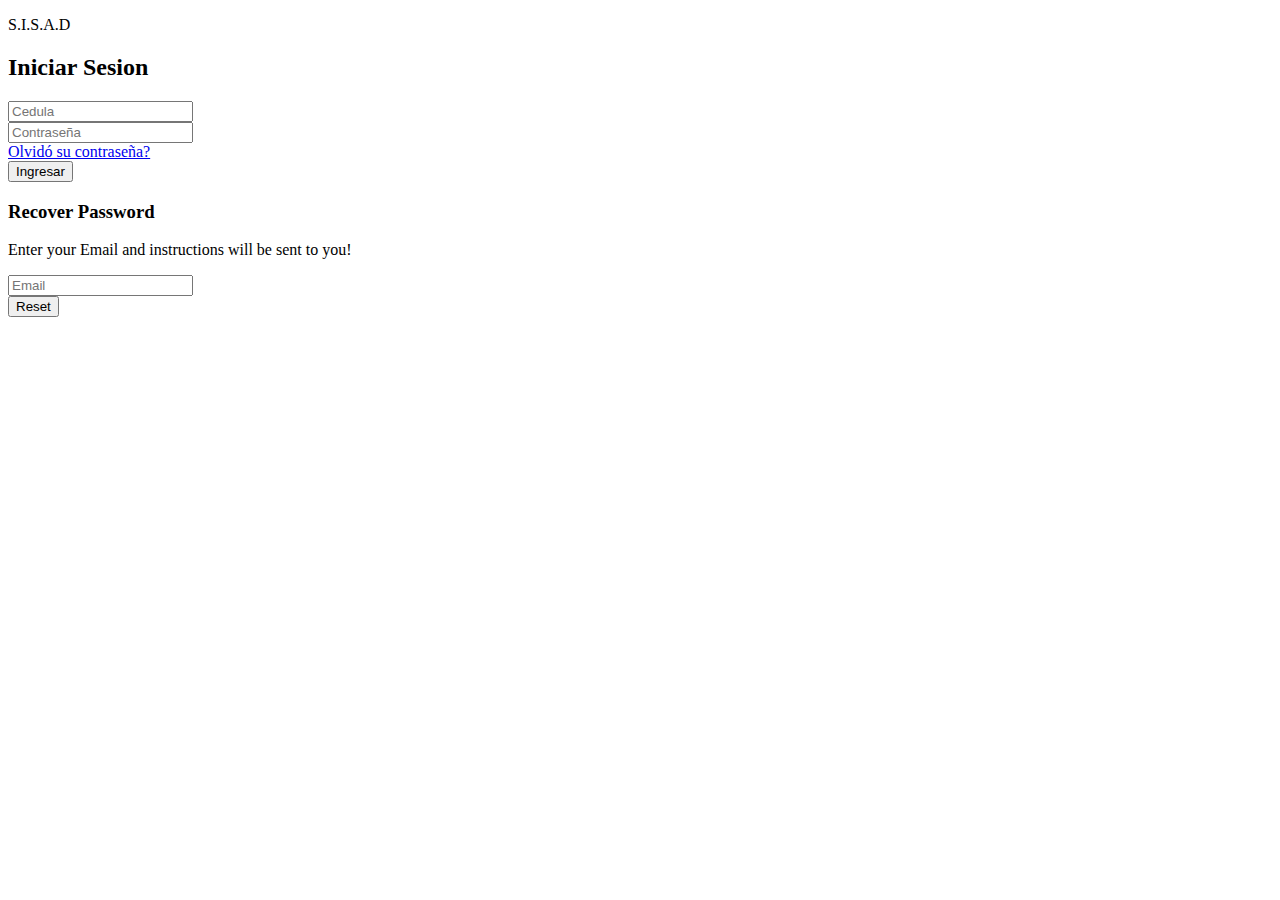
==== index.html @ 40b67209 "subiendo archivos manuales solo del sistema." ====
<!DOCTYPE html>
<html lang="en">

<head>
    <meta charset="utf-8">
    <meta http-equiv="X-UA-Compatible" content="IE=edge">
    <!-- Tell the browser to be responsive to screen width -->
    <meta name="viewport" content="width=device-width, initial-scale=1">
    <meta name="description" content="">
    <meta name="author" content="">
    <!-- Favicon icon -->
    <!-- <link rel="icon" type="image/png" sizes="16x16" href="../assets/images/favicon.png"> -->
    <title>S.I.S.A.D</title>
    <!-- Bootstrap Core CSS -->
    <link href="assets/css/bootstrap.min.css" rel="stylesheet">
    <!-- page css -->
    <link href="assets/css/login-register-lock.css" rel="stylesheet">
    <!-- Custom CSS -->
    <link href="assets/css/style.css" rel="stylesheet">
    
    <!-- You can change the theme colors from here -->
    <link href="assets/css/default-dark.css" id="theme" rel="stylesheet">
    <link href="assets/toastr.min.css" id="theme" rel="stylesheet">
    <!-- HTML5 Shim and Respond.js IE8 support of HTML5 elements and media queries -->
    <!-- WARNING: Respond.js doesn't work if you view the page via file:// -->
    <!--[if lt IE 9]>
    <script src="https://oss.maxcdn.com/libs/html5shiv/3.7.0/html5shiv.js"></script>
    <script src="https://oss.maxcdn.com/libs/respond.js/1.4.2/respond.min.js"></script>
<![endif]-->
<script src="assets/js/jquery.min.js"></script>
<script src="assets/toastr.min.js"></script>
<script>
    $(document).ready(function(){
        toastr.options = {
        "closeButton": true,
        "debug": false,
        "newestOnTop": false,
        "progressBar": true,
        "positionClass": "toast-bottom-center",
        "preventDuplicates": false,
        "onclick": null,
        "showDuration": "300",
        "hideDuration": "1000",
        "timeOut": "5000",
        "extendedTimeOut": "1000",
        "showEasing": "swing",
        "hideEasing": "linear",
        "showMethod": "fadeIn",
        "hideMethod": "fadeOut"
        }

        $('#sisad-login').submit(function(e){
            e.preventDefault();
            var dataString = $(this).serialize();
            $.ajax({
                type: "POST",
                url: 'inicio/C/login.php',
                data: dataString,
                dataType: "json",
                beforeSend: function () {
                    $('#sisad-login button[type="submit"]').append(' <i class="fa fa-spin fa-circle-o-notch"></i>');
                    $('button').attr('disabled',true);
                    $('input').attr('disabled',true);
                }
            }).done(function(data){
                if(data == 'exito'){
                    window.location="/sisad/inicio/";
                }else if(data == 'no_existe_usuario'){
                    Command: toastr["error"]("Usuario no se encuentra registrado en el sistema.");
                }else if(data == 'no_secretario'){
                    Command: toastr["error"]("Usuario no tiene persmisos de secretario.");
                }else if(data == 'no_asignado_a_nada'){
                    Command: toastr["error"]("Usuario no está asignado a ninguna zona o distrito.");
                }else if(data == 'no_se_encontro_liciencia'){
                    Command: toastr["error"]("Su distrito no posee licencia activa.");
                }else if(data == 'vencido'){
                    Command: toastr["error"]("Su distrito posee una licencia vencida.");
                }

                if(data != 'exito'){
                    $("#sisad-login")[0].reset();
                    $('#sisad-login button[type="submit"]').html('Ingresar');
                    $('button').removeAttr('disabled');
                    $('input').removeAttr('disabled');
                }
            }).fail(function( jqXHR, textStatus, errorThrown ) {
                if ( console && console.log ) {
                    console.log( "La solicitud a fallado: " +  textStatus);
                }
                Command: toastr["warning"]("Compruebe su conexión y vuelva a intentarlo luego.");
                $("#sisad-login")[0].reset();
                $('#sisad-login button[type="submit"]').html('Ingresar');
                $('button').removeAttr('disabled');
                $('input').removeAttr('disabled');
            }).always( function() {

            });
        });
    });
</script>
</head>

<body>
    <!-- ============================================================== -->
    <!-- Preloader - style you can find in spinners.css -->
    <!-- ============================================================== -->
    <div class="preloader">
        <div class="loader">
            <div class="loader__figure"></div>
            <p class="loader__label">S.I.S.A.D</p>
        </div>
    </div>
    <!-- ============================================================== -->
    <!-- Main wrapper - style you can find in pages.scss -->
    <!-- ============================================================== -->
    <section id="wrapper" class="login-register login-sidebar" style="background-image:url(assets/img/login-register.jpg);">
        <div class="login-box card">
            <div class="card-body">
                <h2 class="text-center">Iniciar Sesion</h2>
                <form class="form-horizontal form-material" id="sisad-login">
                    <div class="form-group m-t-40">
                        <div class="col-xs-12">
                            <input class="form-control" type="text" name="cedula" required="true" placeholder="Cedula">
                        </div>
                    </div>
                    <div class="form-group">
                        <div class="col-xs-12">
                            <input class="form-control" type="password" name="clave" required="true" placeholder="Contraseña">
                        </div>
                    </div>
                    <div class="form-group row">
                        <div class="col-md-12">
                            <div class="checkbox checkbox-primary pull-left p-t-0">
                                
                            </div>
                            <a href="javascript:void(0)" id="to-recover" class="text-dark pull-right"><i class="fa fa-lock m-r-5"></i> Olvidó su contraseña?</a> </div>
                    </div>
                    <div class="form-group text-center m-t-20">
                        <div class="col-xs-12">
                            <button class="btn btn-info btn-lg btn-block text-uppercase btn-rounded" type="submit">Ingresar</button>
                        </div>
                    </div>
                </form>

                

                <form class="form-horizontal" id="recoverform" action="index.html">
                    <div class="form-group ">
                        <div class="col-xs-12">
                            <h3>Recover Password</h3>
                            <p class="text-muted">Enter your Email and instructions will be sent to you! </p>
                        </div>
                    </div>
                    <div class="form-group ">
                        <div class="col-xs-12">
                            <input class="form-control" type="text" required="" placeholder="Email">
                        </div>
                    </div>
                    <div class="form-group text-center m-t-20">
                        <div class="col-xs-12">
                            <button class="btn btn-primary btn-lg btn-block text-uppercase waves-effect waves-light" type="submit">Reset</button>
                        </div>
                    </div>
                </form>
            </div>
        </div>
    </section>
    <!-- ============================================================== -->
    <!-- End Wrapper -->
    <!-- ============================================================== -->
    <!-- ============================================================== -->
    <!-- All Jquery -->
    <!-- ============================================================== -->
    
    <!-- Bootstrap tether Core JavaScript -->
    <script src="assets/js/popper.min.js"></script>
    <script src="assets/js/bootstrap.min.js"></script>
    <!--Custom JavaScript -->
    <script type="text/javascript">
        $(function() {
            $(".preloader").fadeOut();
        });
        $(function() {
            $('[data-toggle="tooltip"]').tooltip()
        });
        // ============================================================== 
        // Login and Recover Password 
        // ============================================================== 
        $('#to-recover').on("click", function() {
            $("#loginform").slideUp();
            $("#recoverform").fadeIn();
        });
    </script>
    
</body>

</html>
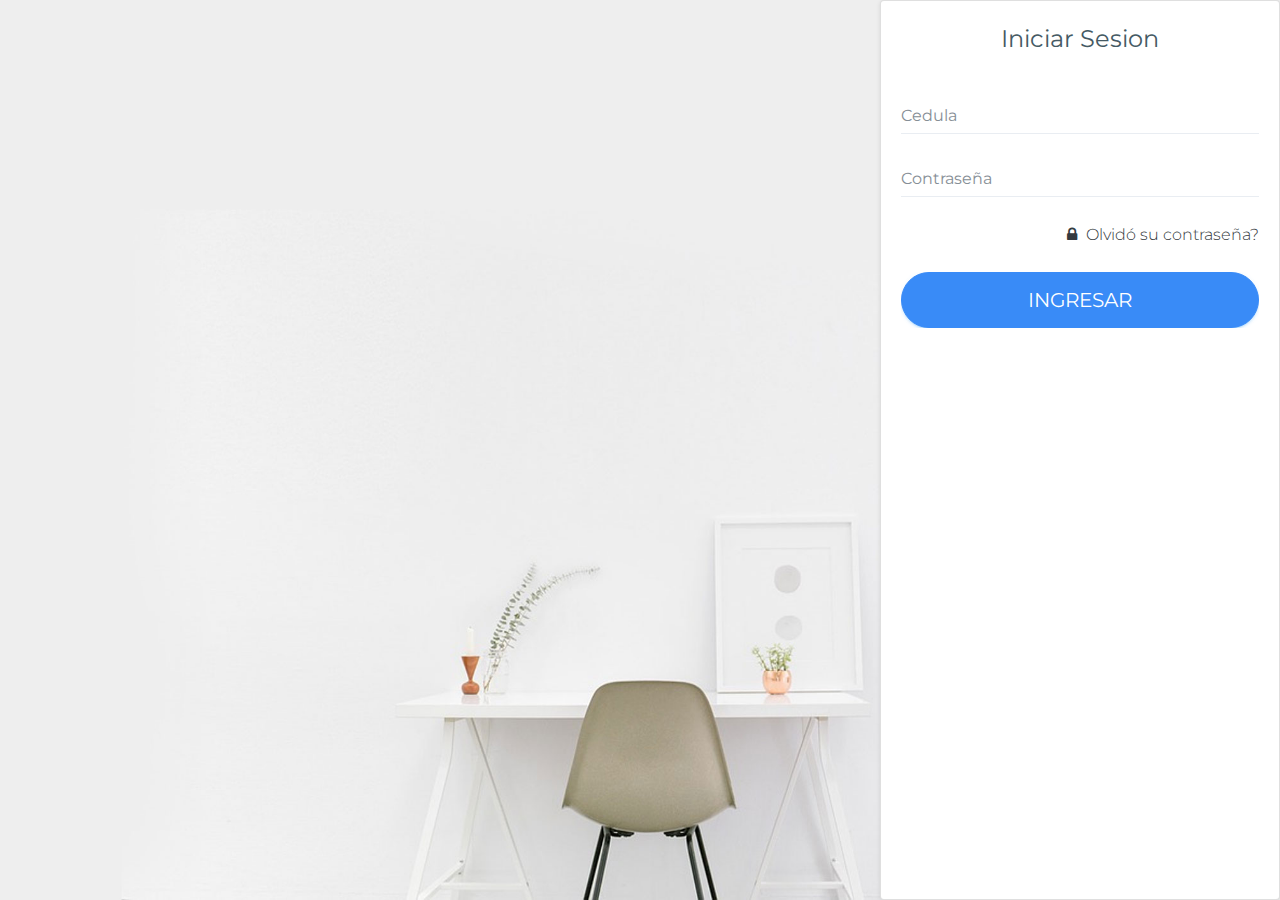
==== commit 25086a4f: "subido al hosting" ====
--- a/index.html
+++ b/index.html
@@ -9,7 +9,7 @@
     <meta name="description" content="">
     <meta name="author" content="">
     <!-- Favicon icon -->
-    <!-- <link rel="icon" type="image/png" sizes="16x16" href="../assets/images/favicon.png"> -->
+    <link rel="icon" type="image/png" sizes="16x16" href="assets/images/favicon.png">
     <title>S.I.S.A.D</title>
     <!-- Bootstrap Core CSS -->
     <link href="assets/css/bootstrap.min.css" rel="stylesheet">
--- a/assets/css/login-register-lock.css
+++ b/assets/css/login-register-lock.css
@@ -0,0 +1,50 @@
+/*
+Template Name: Admin pro Admin
+Author: Wrappixel
+Email: niravjoshi87@gmail.com
+File: scss
+*/
+/*
+Template Name: Admin Pro Admin
+Author: Wrappixel
+Email: niravjoshi87@gmail.com
+File: scss
+*/
+/*Theme Colors*/
+/*bootstrap Color*/
+/*Light colors*/
+/*Normal Color*/
+/*Extra Variable*/
+/*******************
+Login register and recover password Page
+******************/
+.login-register {
+  background-size: cover;
+  background-repeat: no-repeat;
+  background-position: center center;
+  height: 100%;
+  width: 100%;
+  padding: 10% 0;
+  position: fixed; }
+
+.login-box {
+  width: 400px;
+  margin: 0 auto; }
+  .login-box .footer {
+    width: 100%;
+    left: 0px;
+    right: 0px; }
+  .login-box .social {
+    display: block;
+    margin-bottom: 30px; }
+
+#recoverform {
+  display: none; }
+
+.login-sidebar {
+  padding: 0px;
+  margin-top: 0px; }
+  .login-sidebar .login-box {
+    right: 0px;
+    position: absolute;
+    height: 100%; }
--- a/assets/css/style.css
+++ b/assets/css/style.css
@@ -0,0 +1,5838 @@
+@import url("https://fonts.googleapis.com/css?family=Montserrat:300,400,500,600,700");
+/******************* 
+Global Styles 
+*******************/
+@import url(../scss/font-awesome/css/font-awesome.min.css);
+@import url(../scss/simple-line-icons.css);
+@import url(../scss/weather-icons.min.css);
+@import url(../scss/linea.css);
+@import url(../scss/themify-icons.css);
+@import url(../scss/flag-icon.min.css);
+@import url(../scss/materialdesignicons.min.css);
+@import url(spinners.css);
+@import url(animate.css);
+* {
+  outline: none; }
+
+body {
+  background: #fff;
+  font-family: "Montserrat", sans-serif;
+  margin: 0;
+  overflow-x: hidden;
+  color: #67757c;
+  font-weight: 300; }
+
+html {
+  position: relative;
+  min-height: 100%;
+  background: #ffffff;
+  -webkit-font-smoothing: antialiased;
+  -moz-osx-font-smoothing: grayscale; }
+
+a:hover,
+a:focus {
+  text-decoration: none; }
+
+a.link {
+  color: #455a64; }
+  a.link:hover, a.link:focus {
+    color: #398bf7; }
+
+.img-responsive {
+  width: 100%;
+  height: auto;
+  display: inline-block; }
+
+.img-rounded {
+  border-radius: 4px; }
+
+html body .mdi:before,
+html body .mdi-set {
+  line-height: initial; }
+
+/*******************
+Headings
+*******************/
+h1,
+h2,
+h3,
+h4,
+h5,
+h6 {
+  color: #455a64;
+  font-family: "Montserrat", sans-serif;
+  font-weight: 400; }
+
+h1 {
+  line-height: 40px;
+  font-size: 36px; }
+
+h2 {
+  line-height: 36px;
+  font-size: 24px; }
+
+h3 {
+  line-height: 30px;
+  font-size: 21px; }
+
+h4 {
+  line-height: 22px;
+  font-size: 18px; }
+
+h5 {
+  line-height: 18px;
+  font-size: 16px;
+  font-weight: 400; }
+
+h6 {
+  line-height: 16px;
+  font-size: 14px;
+  font-weight: 400; }
+
+.display-5 {
+  font-size: 3rem; }
+
+.display-6 {
+  font-size: 36px; }
+
+.box {
+  border-radius: 4px;
+  padding: 10px; }
+
+html body .dl {
+  display: inline-block; }
+
+html body .db {
+  display: block; }
+
+.no-wrap td,
+.no-wrap th {
+  white-space: nowrap; }
+
+/*******************
+Blockquote
+*******************/
+html body blockquote {
+  border-left: 5px solid #398bf7;
+  border: 1px solid rgba(120, 130, 140, 0.13);
+  padding: 15px; }
+
+.clear {
+  clear: both; }
+
+ol li {
+  margin: 5px 0; }
+
+/*******************
+Paddings
+*******************/
+html body .p-0 {
+  padding: 0px; }
+
+html body .p-10 {
+  padding: 10px; }
+
+html body .p-20 {
+  padding: 20px; }
+
+html body .p-30 {
+  padding: 30px; }
+
+html body .p-l-0 {
+  padding-left: 0px; }
+
+html body .p-l-10 {
+  padding-left: 10px; }
+
+html body .p-l-20 {
+  padding-left: 20px; }
+
+html body .p-r-0 {
+  padding-right: 0px; }
+
+html body .p-r-10 {
+  padding-right: 10px; }
+
+html body .p-r-20 {
+  padding-right: 20px; }
+
+html body .p-r-30 {
+  padding-right: 30px; }
+
+html body .p-r-40 {
+  padding-right: 40px; }
+
+html body .p-t-0 {
+  padding-top: 0px; }
+
+html body .p-t-10 {
+  padding-top: 10px; }
+
+html body .p-t-20 {
+  padding-top: 20px; }
+
+html body .p-t-30 {
+  padding-top: 30px; }
+
+html body .p-b-0 {
+  padding-bottom: 0px; }
+
+html body .p-b-5 {
+  padding-bottom: 5px; }
+
+html body .p-b-10 {
+  padding-bottom: 10px; }
+
+html body .p-b-20 {
+  padding-bottom: 20px; }
+
+html body .p-b-30 {
+  padding-bottom: 30px; }
+
+html body .p-b-40 {
+  padding-bottom: 40px; }
+
+/*******************
+Margin
+*******************/
+html body .m-0 {
+  margin: 0px; }
+
+html body .m-l-5 {
+  margin-left: 5px; }
+
+html body .m-l-10 {
+  margin-left: 10px; }
+
+html body .m-l-15 {
+  margin-left: 15px; }
+
+html body .m-l-20 {
+  margin-left: 20px; }
+
+html body .m-l-30 {
+  margin-left: 30px; }
+
+html body .m-l-40 {
+  margin-left: 40px; }
+
+html body .m-r-5 {
+  margin-right: 5px; }
+
+html body .m-r-10 {
+  margin-right: 10px; }
+
+html body .m-r-15 {
+  margin-right: 15px; }
+
+html body .m-r-20 {
+  margin-right: 20px; }
+
+html body .m-r-30 {
+  margin-right: 30px; }
+
+html body .m-r-40 {
+  margin-right: 40px; }
+
+html body .m-t-0 {
+  margin-top: 0px; }
+
+html body .m-t-5 {
+  margin-top: 5px; }
+
+html body .m-t-10 {
+  margin-top: 10px; }
+
+html body .m-t-15 {
+  margin-top: 15px; }
+
+html body .m-t-20 {
+  margin-top: 20px; }
+
+html body .m-t-30 {
+  margin-top: 30px; }
+
+html body .m-t-40 {
+  margin-top: 40px; }
+
+html body .m-b-0 {
+  margin-bottom: 0px; }
+
+html body .m-b-5 {
+  margin-bottom: 5px; }
+
+html body .m-b-10 {
+  margin-bottom: 10px; }
+
+html body .m-b-15 {
+  margin-bottom: 15px; }
+
+html body .m-b-20 {
+  margin-bottom: 20px; }
+
+html body .m-b-30 {
+  margin-bottom: 30px; }
+
+html body .m-b-40 {
+  margin-bottom: 40px; }
+
+/*******************
+vertical alignment
+*******************/
+html body .vt {
+  vertical-align: top; }
+
+html body .vm {
+  vertical-align: middle; }
+
+html body .vb {
+  vertical-align: bottom; }
+
+/*******************
+Opacity
+*******************/
+.op-5 {
+  opacity: 0.5; }
+
+.op-3 {
+  opacity: 0.3; }
+
+/*******************
+font weight
+*******************/
+html body .font-bold {
+  font-weight: 700; }
+
+html body .font-normal {
+  font-weight: normal; }
+
+html body .font-light {
+  font-weight: 300; }
+
+html body .font-medium {
+  font-weight: 500; }
+
+html body .font-16 {
+  font-size: 16px; }
+
+html body .font-14 {
+  font-size: 14px; }
+
+html body .font-10 {
+  font-size: 10px; }
+
+html body .font-18 {
+  font-size: 18px; }
+
+html body .font-20 {
+  font-size: 20px; }
+
+/*******************
+Border
+*******************/
+html body .b-0 {
+  border: none !important; }
+
+html body .b-r {
+  border-right: 1px solid rgba(120, 130, 140, 0.13); }
+
+html body .b-l {
+  border-left: 1px solid rgba(120, 130, 140, 0.13); }
+
+html body .b-b {
+  border-bottom: 1px solid rgba(120, 130, 140, 0.13); }
+
+html body .b-t {
+  border-top: 1px solid rgba(120, 130, 140, 0.13); }
+
+html body .b-all {
+  border: 1px solid rgba(120, 130, 140, 0.13) !important; }
+
+/*******************
+Thumb size
+*******************/
+.thumb-sm {
+  height: 32px;
+  width: 32px; }
+
+.thumb-md {
+  height: 48px;
+  width: 48px; }
+
+.thumb-lg {
+  height: 88px;
+  width: 88px; }
+
+.hide {
+  display: none; }
+
+.img-circle {
+  border-radius: 100%; }
+
+.radius {
+  border-radius: 4px; }
+
+/*******************
+Text Colors
+*******************/
+.text-white {
+  color: #ffffff !important; }
+
+.text-danger {
+  color: #ef5350 !important; }
+
+.text-muted {
+  color: #99abb4 !important; }
+
+.text-warning {
+  color: #ffb22b !important; }
+
+.text-success {
+  color: #06d79c !important; }
+
+.text-info {
+  color: #398bf7 !important; }
+
+.text-inverse {
+  color: #2f3d4a !important; }
+
+html body .text-blue {
+  color: #02bec9; }
+
+html body .text-purple {
+  color: #7460ee; }
+
+html body .text-primary {
+  color: #745af2 !important; }
+
+html body .text-megna {
+  color: #56c0d8; }
+
+html body .text-dark {
+  color: #67757c; }
+
+html body .text-themecolor {
+  color: #398bf7; }
+
+/*******************
+Background Colors
+*******************/
+.bg-primary {
+  background-color: #745af2 !important; }
+
+.bg-success {
+  background-color: #06d79c !important; }
+
+.bg-info {
+  background-color: #398bf7 !important; }
+
+.bg-warning {
+  background-color: #ffb22b !important; }
+
+.bg-danger {
+  background-color: #ef5350 !important; }
+
+html body .bg-megna {
+  background-color: #56c0d8; }
+
+html body .bg-theme {
+  background-color: #398bf7; }
+
+html body .bg-inverse {
+  background-color: #2f3d4a; }
+
+html body .bg-purple {
+  background-color: #7460ee; }
+
+html body .bg-light-part {
+  background-color: rgba(0, 0, 0, 0.02); }
+
+html body .bg-light-primary {
+  background-color: #f1effd; }
+
+html body .bg-light-success {
+  background-color: #e8fdeb; }
+
+html body .bg-light-info {
+  background-color: #cfecfe; }
+
+html body .bg-light-extra {
+  background-color: #ebf3f5; }
+
+html body .bg-light-warning {
+  background-color: #fff8ec; }
+
+html body .bg-light-danger {
+  background-color: #f9e7eb; }
+
+html body .bg-light-inverse {
+  background-color: #f6f6f6; }
+
+html body .bg-light {
+  background-color: #e9edf2; }
+
+html body .bg-white {
+  background-color: #ffffff; }
+
+/*******************
+Rounds
+*******************/
+.round {
+  line-height: 48px;
+  color: #ffffff;
+  width: 50px;
+  height: 50px;
+  display: inline-block;
+  font-weight: 400;
+  text-align: center;
+  border-radius: 100%;
+  background: #398bf7; }
+  .round img {
+    border-radius: 100%; }
+
+.round-lg {
+  line-height: 65px;
+  width: 60px;
+  height: 60px;
+  font-size: 30px; }
+
+.round.round-info {
+  background: #398bf7; }
+
+.round.round-warning {
+  background: #ffb22b; }
+
+.round.round-danger {
+  background: #ef5350; }
+
+.round.round-success {
+  background: #06d79c; }
+
+.round.round-primary {
+  background: #745af2; }
+
+/*******************
+Labels
+*******************/
+.label {
+  padding: 3px 10px;
+  line-height: 13px;
+  color: #ffffff;
+  font-weight: 400;
+  border-radius: 4px;
+  font-size: 75%; }
+
+.label-rounded {
+  border-radius: 60px; }
+
+.label-custom {
+  background-color: #56c0d8; }
+
+.label-success {
+  background-color: #06d79c; }
+
+.label-info {
+  background-color: #398bf7; }
+
+.label-warning {
+  background-color: #ffb22b; }
+
+.label-danger {
+  background-color: #ef5350; }
+
+.label-megna {
+  background-color: #56c0d8; }
+
+.label-primary {
+  background-color: #745af2; }
+
+.label-purple {
+  background-color: #7460ee; }
+
+.label-red {
+  background-color: #fb3a3a; }
+
+.label-inverse {
+  background-color: #2f3d4a; }
+
+.label-default {
+  background-color: #e9edf2; }
+
+.label-white {
+  background-color: #ffffff; }
+
+.label-light-success {
+  background-color: #e8fdeb;
+  color: #06d79c; }
+
+.label-light-info {
+  background-color: #cfecfe;
+  color: #398bf7; }
+
+.label-light-warning {
+  background-color: #fff8ec;
+  color: #ffb22b; }
+
+.label-light-danger {
+  background-color: #f9e7eb;
+  color: #ef5350; }
+
+.label-light-megna {
+  background-color: #e0f2f4;
+  color: #56c0d8; }
+
+.label-light-primary {
+  background-color: #f1effd;
+  color: #745af2; }
+
+.label-light-inverse {
+  background-color: #f6f6f6;
+  color: #2f3d4a; }
+
+/*******************
+ Badge
+******************/
+.badge {
+  font-weight: 400; }
+
+.badge-xs {
+  font-size: 9px; }
+
+.badge-xs,
+.badge-sm {
+  -webkit-transform: translate(0, -2px);
+  -ms-transform: translate(0, -2px);
+  -o-transform: translate(0, -2px);
+  transform: translate(0, -2px); }
+
+.badge-success {
+  background-color: #06d79c; }
+
+.badge-info {
+  background-color: #398bf7; }
+
+.badge-primary {
+  background-color: #745af2; }
+
+.badge-warning {
+  background-color: #ffb22b;
+  color: #ffffff; }
+
+.badge-danger {
+  background-color: #ef5350; }
+
+.badge-purple {
+  background-color: #7460ee; }
+
+.badge-red {
+  background-color: #fb3a3a; }
+
+.badge-inverse {
+  background-color: #2f3d4a; }
+
+/*******************
+List-style-none
+******************/
+ul.list-style-none {
+  margin: 0px;
+  padding: 0px; }
+  ul.list-style-none li {
+    list-style: none; }
+    ul.list-style-none li a {
+      color: #67757c;
+      padding: 8px 0px;
+      display: block;
+      text-decoration: none; }
+      ul.list-style-none li a:hover {
+        color: #398bf7; }
+
+/*******************
+dropdown-item
+******************/
+.dropdown-item {
+  padding: 8px 1rem;
+  color: #67757c; }
+
+/*******************
+Layouts
+******************/
+.card-no-border .card {
+  border: 0px;
+  border-radius: 0px;
+  -webkit-box-shadow: none;
+  box-shadow: none; }
+
+.card-no-border .shadow-none {
+  -webkit-box-shadow: none;
+  box-shadow: none; }
+
+.card-outline-danger,
+.card-outline-info,
+.card-outline-warning,
+.card-outline-success,
+.card-outline-primary {
+  background: #ffffff; }
+
+.card-fullscreen {
+  position: fixed;
+  top: 0px;
+  left: 0px;
+  width: 100%;
+  height: 100%;
+  z-index: 9999;
+  overflow: auto; }
+
+/*******************/
+/*single column*/
+/*******************/
+.single-column .left-sidebar {
+  display: none; }
+
+.single-column .page-wrapper {
+  margin-left: 0px; }
+
+.fix-width {
+  width: 100%;
+  max-width: 1170px;
+  margin: 0 auto; }
+
+/*
+Template Name: Admin Pro Admin
+Author: Wrappixel
+Email: niravjoshi87@gmail.com
+File: scss
+*/
+/*******************
+Main sidebar
+******************/
+.left-sidebar {
+  position: absolute;
+  width: 240px;
+  height: 100%;
+  top: 0px;
+  z-index: 20;
+  padding-top: 70px;
+  background: #fff;
+  -webkit-box-shadow: 1px 0px 20px rgba(0, 0, 0, 0.08);
+  box-shadow: 1px 0px 20px rgba(0, 0, 0, 0.08); }
+
+.fix-sidebar .left-sidebar {
+  position: fixed; }
+
+/*******************
+use profile section
+******************/
+.sidebar-nav .user-profile > a img {
+  width: 30px;
+  border-radius: 100%;
+  margin-right: 10px; }
+
+.sidebar-nav .user-profile > ul {
+  padding-left: 40px; }
+
+/*******************
+sidebar navigation
+******************/
+.scroll-sidebar {
+  height: calc(100% - 70px); }
+  .scroll-sidebar.ps .ps__scrollbar-y-rail {
+    left: 2px;
+    right: auto;
+    background: none;
+    width: 6px;
+    /* If using `left`, there shouldn't be a `right`. */ }
+
+.collapse.in {
+  display: block; }
+
+.sidebar-nav {
+  background: #fff;
+  padding: 15px 0 0 0px; }
+  .sidebar-nav ul {
+    margin: 0px;
+    padding: 0px; }
+    .sidebar-nav ul li {
+      list-style: none; }
+      .sidebar-nav ul li a {
+        color: #687384;
+        padding: 8px 35px 8px 15px;
+        display: block;
+        font-size: 14px;
+        font-weight: 400; }
+        .sidebar-nav ul li a.active, .sidebar-nav ul li a:hover {
+          color: #398bf7; }
+          .sidebar-nav ul li a.active i, .sidebar-nav ul li a:hover i {
+            color: #398bf7; }
+        .sidebar-nav ul li a.active {
+          font-weight: 500;
+          color: #263238; }
+      .sidebar-nav ul li ul {
+        padding-left: 28px; }
+        .sidebar-nav ul li ul li a {
+          padding: 7px 35px 7px 15px; }
+        .sidebar-nav ul li ul ul {
+          padding-left: 15px; }
+      .sidebar-nav ul li.nav-small-cap {
+        font-size: 12px;
+        margin-bottom: 0px;
+        padding: 14px 14px 14px 20px;
+        color: #263238;
+        font-weight: 500; }
+      .sidebar-nav ul li.nav-devider {
+        height: 1px;
+        background: rgba(120, 130, 140, 0.13);
+        display: block;
+        margin: 15px 0; }
+  .sidebar-nav > ul > li > a i {
+    width: 31px;
+    font-size: 24px;
+    display: inline-block;
+    vertical-align: middle;
+    color: #555f6d; }
+  .sidebar-nav > ul > li > a .label {
+    float: right;
+    margin-top: 6px; }
+  .sidebar-nav > ul > li > a.active {
+    font-weight: 400;
+    background: #ffffff;
+    color: #26c6da; }
+  .sidebar-nav > ul > li {
+    margin-bottom: 5px; }
+    .sidebar-nav > ul > li.active > a {
+      color: #398bf7;
+      font-weight: 500; }
+      .sidebar-nav > ul > li.active > a i {
+        color: #398bf7; }
+  .sidebar-nav .waves-effect {
+    transition: none;
+    -webkit-transition: none;
+    -o-transition: none; }
+
+.sidebar-nav .has-arrow {
+  position: relative; }
+  .sidebar-nav .has-arrow::after {
+    position: absolute;
+    content: '';
+    width: 7px;
+    height: 7px;
+    border-width: 1px 0 0 1px;
+    border-style: solid;
+    border-color: #687384;
+    right: 1em;
+    -webkit-transform: rotate(135deg) translate(0, -50%);
+    -ms-transform: rotate(135deg) translate(0, -50%);
+    -o-transform: rotate(135deg) translate(0, -50%);
+    transform: rotate(135deg) translate(0, -50%);
+    -webkit-transform-origin: top;
+    -ms-transform-origin: top;
+    -o-transform-origin: top;
+    transform-origin: top;
+    top: 47%;
+    -webkit-transition: all .3s ease-out;
+    -o-transition: all .3s ease-out;
+    transition: all .3s ease-out; }
+
+.sidebar-nav .active > .has-arrow::after,
+.sidebar-nav li > .has-arrow.active::after,
+.sidebar-nav .has-arrow[aria-expanded="true"]::after {
+  -webkit-transform: rotate(-135deg) translate(0, -50%);
+  -ms-transform: rotate(-135deg) translate(0, -50%);
+  -o-transform: rotate(-135deg) translate(0, -50%);
+  top: 45%;
+  width: 7px;
+  transform: rotate(-135deg) translate(0, -50%); }
+
+/****************
+When click on sidebar toggler and also for tablet
+*****************/
+@media (min-width: 768px) {
+  .mini-sidebar .sidebar-nav #sidebarnav li {
+    position: relative; }
+  .mini-sidebar .sidebar-nav #sidebarnav > li > ul {
+    position: absolute;
+    left: 70px;
+    top: 46px;
+    width: 220px;
+    padding-bottom: 10px;
+    z-index: 1001;
+    background: #edf0f5;
+    display: none;
+    padding-left: 1px; }
+  .mini-sidebar .user-profile .profile-img {
+    width: 45px; }
+    .mini-sidebar .user-profile .profile-img .setpos {
+      top: -35px; }
+  .mini-sidebar.fix-sidebar .left-sidebar {
+    position: fixed; }
+  .mini-sidebar .sidebar-nav #sidebarnav > li:hover > ul {
+    height: auto !important;
+    overflow: auto; }
+  .mini-sidebar .sidebar-nav #sidebarnav > li:hover > ul,
+  .mini-sidebar .sidebar-nav #sidebarnav > li:hover > ul.collapse {
+    display: block; }
+  .mini-sidebar .sidebar-nav #sidebarnav > li > a.has-arrow:after {
+    display: none; }
+  .mini-sidebar .left-sidebar {
+    width: 70px; }
+  .mini-sidebar .sidebar-nav #sidebarnav .user-profile > a {
+    padding: 12px 20px; }
+  .mini-sidebar .scroll-sidebar {
+    padding-bottom: 0px;
+    position: absolute; }
+  .mini-sidebar .hide-menu,
+  .mini-sidebar .nav-small-cap,
+  .mini-sidebar .sidebar-footer,
+  .mini-sidebar .user-profile .profile-text,
+  .mini-sidebar > .label {
+    display: none; }
+  .mini-sidebar .nav-devider {
+    width: 70px; }
+  .mini-sidebar .sidebar-nav {
+    background: transparent; }
+  .mini-sidebar .sidebar-nav #sidebarnav > li > a {
+    padding: 12px 24px;
+    width: 70px; }
+  .mini-sidebar .sidebar-nav #sidebarnav > li:hover > a {
+    width: 290px;
+    background: #edf0f5; }
+    .mini-sidebar .sidebar-nav #sidebarnav > li:hover > a .hide-menu {
+      display: inline; }
+    .mini-sidebar .sidebar-nav #sidebarnav > li:hover > a .label {
+      display: none; } }
+
+@media (max-width: 767px) {
+  .mini-sidebar .left-sidebar {
+    position: fixed; }
+  .mini-sidebar .left-sidebar,
+  .mini-sidebar .sidebar-footer {
+    left: -240px; }
+  .mini-sidebar.show-sidebar .left-sidebar,
+  .mini-sidebar.show-sidebar .sidebar-footer {
+    left: 0px; } }
+
+/*
+Template Name: Admin pro Admin
+Author: Wrappixel
+Email: niravjoshi87@gmail.com
+File: scss
+*/
+/*
+Template Name: Admin Pro Admin
+Author: Wrappixel
+Email: niravjoshi87@gmail.com
+File: scss
+*/
+/*Theme Colors*/
+/*bootstrap Color*/
+/*Light colors*/
+/*Normal Color*/
+/*Extra Variable*/
+/*============================================================== 
+ For all pages 
+ ============================================================== */
+#main-wrapper {
+  width: 100%;
+  overflow: hidden; }
+
+.boxed #main-wrapper {
+  width: 100%;
+  max-width: 1300px;
+  margin: 0 auto;
+  -webkit-box-shadow: 0 0 60px rgba(0, 0, 0, 0.1);
+  box-shadow: 0 0 60px rgba(0, 0, 0, 0.1); }
+  .boxed #main-wrapper .sidebar-footer {
+    position: absolute; }
+  .boxed #main-wrapper .topbar {
+    max-width: 1300px; }
+  .boxed #main-wrapper .footer {
+    display: none; }
+
+.page-wrapper {
+  background: #f4f6f9;
+  padding-bottom: 60px;
+  position: relative; }
+
+.container-fluid {
+  padding: 25px 25px; }
+
+.card {
+  margin-bottom: 30px; }
+  .card .card-subtitle {
+    font-weight: 300;
+    margin-bottom: 15px;
+    color: #99abb4; }
+  .card .card-title {
+    position: relative; }
+
+/*******************
+ Topbar
+*******************/
+.fix-header .topbar {
+  position: fixed;
+  width: 100%;
+  -webkit-box-shadow: 0 1px 5px rgba(0, 0, 0, 0.05);
+  box-shadow: 0 1px 5px rgba(0, 0, 0, 0.05); }
+
+.fix-header .page-wrapper {
+  padding-top: 70px; }
+
+.fix-header .right-side-panel {
+  top: 70px;
+  height: calc(100% - 70px); }
+
+.topbar {
+  position: relative;
+  z-index: 50; }
+  .topbar .navbar-collapse {
+    padding: 0 10px; }
+  .topbar .top-navbar {
+    min-height: 70px;
+    padding: 0px; }
+    .topbar .top-navbar .dropdown-toggle::after {
+      display: none; }
+    .topbar .top-navbar .navbar-header {
+      line-height: 55px;
+      padding-left: 10px; }
+      .topbar .top-navbar .navbar-header .navbar-brand {
+        margin-right: 0px;
+        padding-bottom: 0px;
+        padding-top: 0px; }
+        .topbar .top-navbar .navbar-header .navbar-brand .light-logo {
+          display: none; }
+        .topbar .top-navbar .navbar-header .navbar-brand b {
+          line-height: 70px;
+          display: inline-block; }
+    .topbar .top-navbar .navbar-nav > .nav-item > .nav-link {
+      padding-left: 15px;
+      padding-right: 15px;
+      font-size: 17px;
+      line-height: 54px; }
+    .topbar .top-navbar .navbar-nav > .nav-item > span {
+      line-height: 65px;
+      font-size: 24px;
+      font-weight: 500;
+      color: #ffffff;
+      padding: 0 10px; }
+    .topbar .top-navbar .navbar-nav > .nav-item.show {
+      background: rgba(0, 0, 0, 0.05); }
+  .topbar .profile-pic {
+    width: 30px;
+    border-radius: 100%; }
+  .topbar .dropdown-menu {
+    box-shadow: 0 3px 12px rgba(0, 0, 0, 0.05);
+    -webkit-box-shadow: 0 3px 12px rgba(0, 0, 0, 0.05);
+    -moz-box-shadow: 0 3px 12px rgba(0, 0, 0, 0.05);
+    border-color: rgba(120, 130, 140, 0.13); }
+    .topbar .dropdown-menu .dropdown-item {
+      padding: 7px 1.5rem; }
+  .topbar ul.dropdown-user {
+    padding: 0px;
+    min-width: 270px; }
+    .topbar ul.dropdown-user li {
+      list-style: none;
+      padding: 0px;
+      margin: 0px; }
+      .topbar ul.dropdown-user li.divider {
+        height: 1px;
+        margin: 9px 0;
+        overflow: hidden;
+        background-color: rgba(120, 130, 140, 0.13); }
+      .topbar ul.dropdown-user li .dw-user-box {
+        padding: 10px 15px; }
+        .topbar ul.dropdown-user li .dw-user-box .u-img {
+          width: 70px;
+          display: inline-block;
+          vertical-align: top; }
+          .topbar ul.dropdown-user li .dw-user-box .u-img img {
+            width: 100%;
+            border-radius: 5px; }
+        .topbar ul.dropdown-user li .dw-user-box .u-text {
+          display: inline-block;
+          padding-left: 10px; }
+          .topbar ul.dropdown-user li .dw-user-box .u-text h4 {
+            margin: 0px;
+            font-size: 15px; }
+          .topbar ul.dropdown-user li .dw-user-box .u-text p {
+            margin-bottom: 2px;
+            font-size: 12px; }
+          .topbar ul.dropdown-user li .dw-user-box .u-text .btn {
+            color: #ffffff;
+            padding: 5px 10px;
+            display: inline-block; }
+            .topbar ul.dropdown-user li .dw-user-box .u-text .btn:hover {
+              background: #e6294b; }
+      .topbar ul.dropdown-user li a {
+        padding: 9px 15px;
+        display: block;
+        color: #67757c; }
+        .topbar ul.dropdown-user li a:hover {
+          background: #e9edf2;
+          color: #398bf7;
+          text-decoration: none; }
+
+.search-box .app-search {
+  position: absolute;
+  margin: 0px;
+  display: block;
+  z-index: 110;
+  width: 100%;
+  top: -1px;
+  -webkit-box-shadow: 2px 0px 10px rgba(0, 0, 0, 0.2);
+  box-shadow: 2px 0px 10px rgba(0, 0, 0, 0.2);
+  display: none;
+  left: 0px; }
+  .search-box .app-search input {
+    width: 100.5%;
+    padding: 25px 40px 25px 20px;
+    border-radius: 0px;
+    font-size: 17px;
+    -webkit-transition: 0.5s ease-in;
+    -o-transition: 0.5s ease-in;
+    transition: 0.5s ease-in; }
+    .search-box .app-search input:focus {
+      border-color: #ffffff; }
+  .search-box .app-search .srh-btn {
+    position: absolute;
+    top: 23px;
+    cursor: pointer;
+    background: #ffffff;
+    width: 15px;
+    height: 15px;
+    right: 20px;
+    font-size: 14px; }
+
+.mini-sidebar .top-navbar .navbar-header {
+  width: 70px;
+  text-align: center;
+  -webkit-flex-shrink: 0;
+  -ms-flex-negative: 0;
+  flex-shrink: 0;
+  padding-left: 0px; }
+
+.logo-center .top-navbar .navbar-header {
+  position: absolute;
+  left: 0;
+  right: 0;
+  margin: 0 auto; }
+
+/*******************
+Notify
+*******************/
+.notify {
+  position: relative;
+  top: -28px;
+  right: -7px; }
+  .notify .heartbit {
+    position: absolute;
+    top: -20px;
+    right: -4px;
+    height: 25px;
+    width: 25px;
+    z-index: 10;
+    border: 5px solid #ef5350;
+    border-radius: 70px;
+    -moz-animation: heartbit 1s ease-out;
+    -moz-animation-iteration-count: infinite;
+    -o-animation: heartbit 1s ease-out;
+    -o-animation-iteration-count: infinite;
+    -webkit-animation: heartbit 1s ease-out;
+    -webkit-animation-iteration-count: infinite;
+    animation-iteration-count: infinite; }
+  .notify .point {
+    width: 6px;
+    height: 6px;
+    -webkit-border-radius: 30px;
+    -moz-border-radius: 30px;
+    border-radius: 30px;
+    background-color: #ef5350;
+    position: absolute;
+    right: 6px;
+    top: -10px; }
+
+@-moz-keyframes heartbit {
+  0% {
+    -moz-transform: scale(0);
+    opacity: 0.0; }
+  25% {
+    -moz-transform: scale(0.1);
+    opacity: 0.1; }
+  50% {
+    -moz-transform: scale(0.5);
+    opacity: 0.3; }
+  75% {
+    -moz-transform: scale(0.8);
+    opacity: 0.5; }
+  100% {
+    -moz-transform: scale(1);
+    opacity: 0.0; } }
+
+@-webkit-keyframes heartbit {
+  0% {
+    -webkit-transform: scale(0);
+    opacity: 0.0; }
+  25% {
+    -webkit-transform: scale(0.1);
+    opacity: 0.1; }
+  50% {
+    -webkit-transform: scale(0.5);
+    opacity: 0.3; }
+  75% {
+    -webkit-transform: scale(0.8);
+    opacity: 0.5; }
+  100% {
+    -webkit-transform: scale(1);
+    opacity: 0.0; } }
+
+/*******************
+ Horizontal-navabar
+*******************/
+.hdr-nav-bar .navbar {
+  background: #ffffff;
+  border-top: 1px solid rgba(120, 130, 140, 0.13);
+  padding: 0 15px; }
+  .hdr-nav-bar .navbar .navbar-nav > li {
+    padding: 0 10px; }
+    .hdr-nav-bar .navbar .navbar-nav > li > a {
+      padding: 25px 5px;
+      -webkit-transition: 0.2s ease-in;
+      -o-transition: 0.2s ease-in;
+      transition: 0.2s ease-in;
+      border-bottom: 2px solid transparent; }
+    .hdr-nav-bar .navbar .navbar-nav > li.active > a,
+    .hdr-nav-bar .navbar .navbar-nav > li:hover > a,
+    .hdr-nav-bar .navbar .navbar-nav > li > a:focus {
+      border-color: #398bf7; }
+  .hdr-nav-bar .navbar .navbar-nav .dropdown-toggle:after {
+    display: none; }
+  .hdr-nav-bar .navbar .navbar-brand {
+    padding: 20px 5px; }
+  .hdr-nav-bar .navbar .navbar-toggler {
+    border: 0px;
+    cursor: pointer; }
+  .hdr-nav-bar .navbar .custom-select {
+    border-radius: 60px;
+    font-size: 14px;
+    padding: .375rem 40px .375rem 18px; }
+  .hdr-nav-bar .navbar .call-to-act {
+    padding: 15px 0; }
+
+/*******************
+ Breadcrumb and page title
+*******************/
+.page-titles {
+  background: #f4f6f9;
+  margin-bottom: 20px;
+  padding: 0px; }
+  .page-titles h3 {
+    margin-bottom: 0px;
+    margin-top: 0px; }
+  .page-titles .breadcrumb {
+    padding: 0px;
+    margin-bottom: 0px;
+    background: transparent;
+    font-size: 14px; }
+    .page-titles .breadcrumb li {
+      margin-top: 0px;
+      margin-bottom: 0px; }
+    .page-titles .breadcrumb .breadcrumb-item + .breadcrumb-item::before {
+      content: "\e649";
+      font-family: themify;
+      color: #a6b7bf;
+      font-size: 11px; }
+    .page-titles .breadcrumb .breadcrumb-item.active {
+      color: #99abb4; }
+
+.p-relative {
+  position: relative; }
+
+.lstick {
+  width: 2px;
+  background: #398bf7;
+  height: 30px;
+  margin-left: -20px;
+  margin-right: 18px;
+  display: inline-block;
+  vertical-align: middle; }
+
+/*******************
+ Right side toggle
+*******************/
+@-webkit-keyframes rotate {
+  from {
+    -webkit-transform: rotate(0deg); }
+  to {
+    -webkit-transform: rotate(360deg); } }
+
+@-moz-keyframes rotate {
+  from {
+    -moz-transform: rotate(0deg); }
+  to {
+    -moz-transform: rotate(360deg); } }
+
+@keyframes rotate {
+  from {
+    -webkit-transform: rotate(0deg);
+    transform: rotate(0deg); }
+  to {
+    -webkit-transform: rotate(360deg);
+    transform: rotate(360deg); } }
+
+.right-side-toggle {
+  position: relative; }
+
+.right-side-toggle i {
+  -webkit-transition-property: -webkit-transform;
+  -webkit-transition-duration: 1s;
+  -moz-transition-property: -moz-transform;
+  -moz-transition-duration: 1s;
+  transition-property: -webkit-transform;
+  -o-transition-property: transform;
+  transition-property: transform;
+  transition-property: transform, -webkit-transform;
+  -o-transition-duration: 1s;
+  transition-duration: 1s;
+  -webkit-animation-name: rotate;
+  -webkit-animation-duration: 2s;
+  -webkit-animation-iteration-count: infinite;
+  -webkit-animation-timing-function: linear;
+  -moz-animation-name: rotate;
+  -moz-animation-duration: 2s;
+  -moz-animation-iteration-count: infinite;
+  -moz-animation-timing-function: linear;
+  animation-name: rotate;
+  animation-duration: 2s;
+  animation-iteration-count: infinite;
+  animation-timing-function: linear;
+  position: absolute;
+  top: 18px;
+  left: 18px; }
+
+.right-sidebar {
+  position: fixed;
+  right: -240px;
+  width: 240px;
+  display: none;
+  z-index: 1100;
+  background: #ffffff;
+  top: 0px;
+  padding-bottom: 20px;
+  height: 100%;
+  -webkit-box-shadow: 5px 1px 40px rgba(0, 0, 0, 0.1);
+  box-shadow: 5px 1px 40px rgba(0, 0, 0, 0.1);
+  -webkit-transition: all 0.3s ease;
+  -o-transition: all 0.3s ease;
+  transition: all 0.3s ease; }
+  .right-sidebar .rpanel-title {
+    display: block;
+    padding: 24px 20px;
+    color: #ffffff;
+    text-transform: uppercase;
+    font-size: 15px;
+    background: #398bf7; }
+    .right-sidebar .rpanel-title span {
+      float: right;
+      cursor: pointer;
+      font-size: 11px; }
+      .right-sidebar .rpanel-title span:hover {
+        color: #ffffff; }
+  .right-sidebar .r-panel-body {
+    padding: 20px; }
+    .right-sidebar .r-panel-body ul {
+      margin: 0px;
+      padding: 0px; }
+      .right-sidebar .r-panel-body ul li {
+        list-style: none;
+        padding: 5px 0; }
+
+.shw-rside {
+  right: 0px;
+  width: 240px;
+  display: block; }
+
+.chatonline img {
+  margin-right: 10px;
+  float: left;
+  width: 30px; }
+
+.chatonline li a {
+  padding: 13px 0;
+  float: left;
+  width: 100%; }
+  .chatonline li a span {
+    color: #67757c; }
+    .chatonline li a span small {
+      display: block;
+      font-size: 10px; }
+
+/*******************
+ Right side toggle
+*******************/
+ul#themecolors {
+  display: block; }
+  ul#themecolors li {
+    display: inline-block; }
+    ul#themecolors li:first-child {
+      display: block; }
+    ul#themecolors li a {
+      width: 50px;
+      height: 50px;
+      display: inline-block;
+      margin: 5px;
+      color: transparent;
+      position: relative; }
+      ul#themecolors li a.working:before {
+        content: "\f00c";
+        font-family: "FontAwesome";
+        font-size: 18px;
+        line-height: 50px;
+        width: 50px;
+        height: 50px;
+        position: absolute;
+        top: 0;
+        left: 0;
+        color: #ffffff;
+        text-align: center; }
+
+.default-theme {
+  background: #99abb4; }
+
+.green-theme {
+  background: #06d79c; }
+
+.yellow-theme {
+  background: #ffb22b; }
+
+.red-theme {
+  background: #ef5350; }
+
+.blue-theme {
+  background: #398bf7; }
+
+.purple-theme {
+  background: #7460ee; }
+
+.megna-theme {
+  background: #56c0d8; }
+
+.default-dark-theme {
+  background: #263238;
+  /* Old browsers */
+  background: -moz-linear-gradient(left, #263238 0%, #263238 23%, #99abb4 23%, #99abb4 99%);
+  /* FF3.6-15 */
+  background: -webkit-linear-gradient(left, #263238 0%, #263238 23%, #99abb4 23%, #99abb4 99%);
+  /* Chrome10-25,Safari5.1-6 */
+  background: -webkit-gradient(linear, left top, right top, from(#263238), color-stop(23%, #263238), color-stop(23%, #99abb4), color-stop(99%, #99abb4));
+  background: -o-linear-gradient(left, #263238 0%, #263238 23%, #99abb4 23%, #99abb4 99%);
+  background: linear-gradient(to right, #263238 0%, #263238 23%, #99abb4 23%, #99abb4 99%); }
+
+.green-dark-theme {
+  background: #263238;
+  /* Old browsers */
+  background: -moz-linear-gradient(left, #263238 0%, #263238 23%, #06d79c 23%, #06d79c 99%);
+  /* FF3.6-15 */
+  background: -webkit-linear-gradient(left, #263238 0%, #263238 23%, #00c292 23%, #06d79c 99%);
+  /* Chrome10-25,Safari5.1-6 */
+  background: -webkit-gradient(linear, left top, right top, from(#263238), color-stop(23%, #263238), color-stop(23%, #06d79c), color-stop(99%, #06d79c));
+  background: -webkit-linear-gradient(left, #263238 0%, #263238 23%, #06d79c 23%, #06d79c 99%);
+  background: -o-linear-gradient(left, #263238 0%, #263238 23%, #06d79c 23%, #06d79c 99%);
+  background: linear-gradient(to right, #263238 0%, #263238 23%, #06d79c 23%, #06d79c 99%); }
+
+.yellow-dark-theme {
+  background: #263238;
+  /* Old browsers */
+  background: -moz-linear-gradient(left, #263238 0%, #263238 23%, #ef5350 23%, #ef5350 99%);
+  /* FF3.6-15 */
+  background: -webkit-linear-gradient(left, #263238 0%, #263238 23%, #ef5350 23%, #ef5350 99%);
+  /* Chrome10-25,Safari5.1-6 */
+  background: -webkit-gradient(linear, left top, right top, from(#263238), color-stop(23%, #263238), color-stop(23%, #ef5350), color-stop(99%, #ef5350));
+  background: -o-linear-gradient(left, #263238 0%, #263238 23%, #ef5350 23%, #ef5350 99%);
+  background: linear-gradient(to right, #263238 0%, #263238 23%, #ef5350 23%, #ef5350 99%); }
+
+.blue-dark-theme {
+  background: #263238;
+  /* Old browsers */
+  background: -moz-linear-gradient(left, #263238 0%, #263238 23%, #398bf7 23%, #398bf7 99%);
+  /* FF3.6-15 */
+  background: -webkit-linear-gradient(left, #263238 0%, #263238 23%, #398bf7 23%, #398bf7 99%);
+  /* Chrome10-25,Safari5.1-6 */
+  background: -webkit-gradient(linear, left top, right top, from(#263238), color-stop(23%, #263238), color-stop(23%, #398bf7), color-stop(99%, #398bf7));
+  background: -o-linear-gradient(left, #263238 0%, #263238 23%, #398bf7 23%, #398bf7 99%);
+  background: linear-gradient(to right, #263238 0%, #263238 23%, #398bf7 23%, #398bf7 99%); }
+
+.purple-dark-theme {
+  background: #263238;
+  /* Old browsers */
+  background: -moz-linear-gradient(left, #263238 0%, #263238 23%, #7460ee 23%, #7460ee 99%);
+  /* FF3.6-15 */
+  background: -webkit-linear-gradient(left, #263238 0%, #263238 23%, #7460ee 23%, #7460ee 99%);
+  /* Chrome10-25,Safari5.1-6 */
+  background: -webkit-gradient(linear, left top, right top, from(#263238), color-stop(23%, #263238), color-stop(23%, #7460ee), color-stop(99%, #7460ee));
+  background: -o-linear-gradient(left, #263238 0%, #263238 23%, #7460ee 23%, #7460ee 99%);
+  background: linear-gradient(to right, #263238 0%, #263238 23%, #7460ee 23%, #7460ee 99%); }
+
+.megna-dark-theme {
+  background: #263238;
+  /* Old browsers */
+  background: -moz-linear-gradient(left, #263238 0%, #263238 23%, #56c0d8 23%, #56c0d8 99%);
+  /* FF3.6-15 */
+  background: -webkit-linear-gradient(left, #263238 0%, #263238 23%, #56c0d8 23%, #56c0d8 99%);
+  /* Chrome10-25,Safari5.1-6 */
+  background: -webkit-gradient(linear, left top, right top, from(#263238), color-stop(23%, #263238), color-stop(23%, #56c0d8), color-stop(99%, #56c0d8));
+  background: -o-linear-gradient(left, #263238 0%, #263238 23%, #56c0d8 23%, #56c0d8 99%);
+  background: linear-gradient(to right, #263238 0%, #263238 23%, #56c0d8 23%, #56c0d8 99%); }
+
+.red-dark-theme {
+  background: #263238;
+  /* Old browsers */
+  background: -moz-linear-gradient(left, #263238 0%, #263238 23%, #ef5350 23%, #ef5350 99%);
+  /* FF3.6-15 */
+  background: -webkit-linear-gradient(left, #263238 0%, #263238 23%, #ef5350 23%, #ef5350 99%);
+  /* Chrome10-25,Safari5.1-6 */
+  background: -webkit-gradient(linear, left top, right top, from(#263238), color-stop(23%, #263238), color-stop(23%, #ef5350), color-stop(99%, #ef5350));
+  background: -o-linear-gradient(left, #263238 0%, #263238 23%, #ef5350 23%, #ef5350 99%);
+  background: linear-gradient(to right, #263238 0%, #263238 23%, #ef5350 23%, #ef5350 99%); }
+
+/*******************
+ Footer
+*******************/
+.footer {
+  bottom: 0;
+  color: #67757c;
+  left: 0px;
+  padding: 17px 15px;
+  position: absolute;
+  right: 0;
+  border-top: 1px solid rgba(120, 130, 140, 0.13);
+  background: #ffffff; }
+
+/*******************
+ scrollbar
+*******************/
+.slimScrollBar {
+  z-index: 10 !important; }
+
+/*******************
+Megamenu
+******************/
+.mega-dropdown {
+  position: static;
+  width: 100%; }
+  .mega-dropdown .dropdown-menu {
+    width: 100%;
+    padding: 30px;
+    margin-top: 0px; }
+  .mega-dropdown ul {
+    padding: 0px; }
+    .mega-dropdown ul li {
+      list-style: none; }
+  .mega-dropdown .carousel-item .container {
+    padding: 0px; }
+  .mega-dropdown .nav-accordion .card {
+    margin-bottom: 1px; }
+  .mega-dropdown .nav-accordion .card-header {
+    background: #ffffff; }
+    .mega-dropdown .nav-accordion .card-header h5 {
+      margin: 0px; }
+      .mega-dropdown .nav-accordion .card-header h5 a {
+        text-decoration: none;
+        color: #67757c; }
+
+/*******************
+Wave Effects
+*******************/
+.waves-effect {
+  position: relative;
+  cursor: pointer;
+  display: inline-block;
+  overflow: hidden;
+  -webkit-user-select: none;
+  -moz-user-select: none;
+  -ms-user-select: none;
+  user-select: none;
+  -webkit-tap-highlight-color: transparent;
+  vertical-align: middle;
+  z-index: 1;
+  will-change: opacity, transform;
+  -webkit-transition: all 0.1s ease-out;
+  -moz-transition: all 0.1s ease-out;
+  -o-transition: all 0.1s ease-out;
+  -ms-transition: all 0.1s ease-out;
+  transition: all 0.1s ease-out; }
+  .waves-effect .waves-ripple {
+    position: absolute;
+    border-radius: 50%;
+    width: 20px;
+    height: 20px;
+    margin-top: -10px;
+    margin-left: -10px;
+    opacity: 0;
+    background: rgba(0, 0, 0, 0.2);
+    -webkit-transition: all 0.7s ease-out;
+    -moz-transition: all 0.7s ease-out;
+    -o-transition: all 0.7s ease-out;
+    -ms-transition: all 0.7s ease-out;
+    transition: all 0.7s ease-out;
+    -webkit-transition-property: -webkit-transform, opacity;
+    -moz-transition-property: -moz-transform, opacity;
+    -o-transition-property: -o-transform, opacity;
+    -webkit-transition-property: opacity, -webkit-transform;
+    transition-property: opacity, -webkit-transform;
+    -o-transition-property: transform, opacity;
+    transition-property: transform, opacity;
+    transition-property: transform, opacity, -webkit-transform;
+    -webkit-transform: scale(0);
+    -moz-transform: scale(0);
+    -ms-transform: scale(0);
+    -o-transform: scale(0);
+    transform: scale(0);
+    pointer-events: none; }
+
+.waves-effect.waves-light .waves-ripple {
+  background-color: rgba(255, 255, 255, 0.45); }
+
+.waves-effect.waves-red .waves-ripple {
+  background-color: rgba(244, 67, 54, 0.7); }
+
+.waves-effect.waves-yellow .waves-ripple {
+  background-color: rgba(255, 235, 59, 0.7); }
+
+.waves-effect.waves-orange .waves-ripple {
+  background-color: rgba(255, 152, 0, 0.7); }
+
+.waves-effect.waves-purple .waves-ripple {
+  background-color: rgba(156, 39, 176, 0.7); }
+
+.waves-effect.waves-green .waves-ripple {
+  background-color: rgba(76, 175, 80, 0.7); }
+
+.waves-effect.waves-teal .waves-ripple {
+  background-color: rgba(0, 150, 136, 0.7); }
+
+html body .waves-notransition {
+  -webkit-transition: none;
+  -moz-transition: none;
+  -o-transition: none;
+  -ms-transition: none;
+  transition: none; }
+
+.waves-circle {
+  -webkit-transform: translateZ(0);
+  -moz-transform: translateZ(0);
+  -ms-transform: translateZ(0);
+  -o-transform: translateZ(0);
+  transform: translateZ(0);
+  text-align: center;
+  width: 2.5em;
+  height: 2.5em;
+  line-height: 2.5em;
+  border-radius: 50%;
+  -webkit-mask-image: none; }
+
+.waves-input-wrapper {
+  border-radius: 0.2em;
+  vertical-align: bottom; }
+  .waves-input-wrapper .waves-button-input {
+    position: relative;
+    top: 0;
+    left: 0;
+    z-index: 1; }
+
+.waves-block {
+  display: block; }
+
+/*******************
+List inline
+*******************/
+ul.list-inline li {
+  display: inline-block;
+  padding: 0 8px; }
+
+/*******************
+Table td vertical middle
+*******************/
+.vm.table td,
+.vm.table th {
+  vertical-align: middle; }
+
+.no-th-brd.table th {
+  border: 0px; }
+
+.table.no-border tbody td {
+  border: 0px; }
+
+/*******************
+Other comon js for all pages
+*******************/
+.calendar-events {
+  padding: 8px 10px;
+  border: 1px solid #ffffff;
+  cursor: move; }
+  .calendar-events:hover {
+    border: 1px dashed rgba(120, 130, 140, 0.13); }
+  .calendar-events i {
+    margin-right: 8px; }
+
+.table-responsive {
+  display: block;
+  width: 100%;
+  overflow-x: auto;
+  -ms-overflow-style: -ms-autohiding-scrollbar; }
+
+.single-column .left-sidebar {
+  display: none; }
+
+.single-column .page-wrapper {
+  margin-left: 0px !important; }
+
+.profile-tab li a.nav-link,
+.customtab li a.nav-link {
+  border: 0px;
+  padding: 15px 20px;
+  color: #67757c; }
+  .profile-tab li a.nav-link.active,
+  .customtab li a.nav-link.active {
+    border-bottom: 2px solid #398bf7;
+    color: #398bf7; }
+  .profile-tab li a.nav-link:hover,
+  .customtab li a.nav-link:hover {
+    color: #398bf7; }
+
+html body .jqstooltip,
+html body .flotTip {
+  width: auto !important;
+  height: auto !important;
+  background: #263238;
+  color: #ffffff;
+  padding: 5px 10px; }
+
+body .jqstooltip {
+  border-color: transparent;
+  border-radius: 60px; }
+
+/*******************
+Notification page Jquery toaster
+******************/
+.jq-icon-info {
+  background-color: #398bf7;
+  color: #ffffff; }
+
+.jq-icon-success {
+  background-color: #06d79c;
+  color: #ffffff; }
+
+.jq-icon-error {
+  background-color: #ef5350;
+  color: #ffffff; }
+
+.jq-icon-warning {
+  background-color: #ffb22b;
+  color: #ffffff; }
+
+/*
+Template Name: Admin pro Admin
+Author: Wrappixel
+Email: niravjoshi87@gmail.com
+File: scss
+*/
+/*
+Template Name: Admin Pro Admin
+Author: Wrappixel
+Email: niravjoshi87@gmail.com
+File: scss
+*/
+/*Theme Colors*/
+/*bootstrap Color*/
+/*Light colors*/
+/*Normal Color*/
+/*Extra Variable*/
+/*******************
+Pagination
+*******************/
+.pagination > li:first-child > a,
+.pagination > li:first-child > span {
+  border-bottom-left-radius: 4px;
+  border-top-left-radius: 4px; }
+
+.pagination > li:last-child > a,
+.pagination > li:last-child > span {
+  border-bottom-right-radius: 4px;
+  border-top-right-radius: 4px; }
+
+.pagination > li > a,
+.pagination > li > span {
+  color: #263238; }
+
+.pagination > li > a:hover,
+.pagination > li > span:hover,
+.pagination > li > a:focus,
+.pagination > li > span:focus {
+  background-color: #e9edf2; }
+
+.pagination-split li {
+  margin-left: 5px;
+  display: inline-block;
+  float: left; }
+
+.pagination-split li:first-child {
+  margin-left: 0; }
+
+.pagination-split li a {
+  -moz-border-radius: 4px;
+  -webkit-border-radius: 4px;
+  border-radius: 4px; }
+
+.pagination > .active > a,
+.pagination > .active > span,
+.pagination > .active > a:hover,
+.pagination > .active > span:hover,
+.pagination > .active > a:focus,
+.pagination > .active > span:focus {
+  background-color: #398bf7;
+  border-color: #398bf7; }
+
+.pager li > a,
+.pager li > span {
+  -moz-border-radius: 4px;
+  -webkit-border-radius: 4px;
+  border-radius: 4px;
+  color: #263238; }
+
+/*******************
+Pagination
+******************/
+.pagination-circle li.active a {
+  background: #06d79c; }
+
+.pagination-circle li a {
+  width: 40px;
+  height: 40px;
+  background: #e9edf2;
+  border: 0px;
+  text-align: center;
+  border-radius: 100%; }
+  .pagination-circle li a:first-child, .pagination-circle li a:last-child {
+    border-radius: 100%; }
+  .pagination-circle li a:hover {
+    background: #06d79c;
+    color: #ffffff; }
+
+.pagination-circle li.disabled a {
+  background: #e9edf2;
+  color: rgba(120, 130, 140, 0.13); }
+
+/*
+Template Name: Admin pro Admin
+Author: Wrappixel
+Email: niravjoshi87@gmail.com
+File: scss
+*/
+/*
+Template Name: Admin Pro Admin
+Author: Wrappixel
+Email: niravjoshi87@gmail.com
+File: scss
+*/
+/*Theme Colors*/
+/*bootstrap Color*/
+/*Light colors*/
+/*Normal Color*/
+/*Extra Variable*/
+/*******************
+Buttons
+******************/
+.btn {
+  padding: 7px 12px;
+  cursor: pointer; }
+
+.btn-group label {
+  color: #ffffff !important;
+  margin-bottom: 0px; }
+  .btn-group label.btn-secondary {
+    color: #67757c !important; }
+
+.btn-lg {
+  padding: .75rem 1.5rem;
+  font-size: 1.25rem; }
+
+.btn-md {
+  padding: 12px 55px;
+  font-size: 16px; }
+
+.btn-circle {
+  border-radius: 100%;
+  width: 40px;
+  height: 40px;
+  padding: 10px; }
+
+.btn-circle.btn-sm {
+  width: 35px;
+  height: 35px;
+  padding: 8px 10px;
+  font-size: 14px; }
+
+.btn-circle.btn-lg {
+  width: 50px;
+  height: 50px;
+  padding: 14px 15px;
+  font-size: 18px;
+  line-height: 23px; }
+
+.btn-circle.btn-xl {
+  width: 70px;
+  height: 70px;
+  padding: 14px 15px;
+  font-size: 24px; }
+
+.btn-sm {
+  padding: .25rem .5rem;
+  font-size: 12px; }
+
+.btn-xs {
+  padding: .25rem .5rem;
+  font-size: 10px; }
+
+.button-list button,
+.button-list a {
+  margin: 5px 12px 5px 0; }
+
+.btn-outline {
+  color: inherit;
+  background-color: transparent;
+  -webkit-transition: all .5s;
+  -o-transition: all .5s;
+  transition: all .5s; }
+
+.btn-rounded {
+  border-radius: 60px;
+  padding: 7px 18px; }
+  .btn-rounded.btn-lg {
+    padding: .75rem 1.5rem; }
+  .btn-rounded.btn-sm {
+    padding: .25rem .5rem;
+    font-size: 12px; }
+  .btn-rounded.btn-xs {
+    padding: .25rem .5rem;
+    font-size: 10px; }
+  .btn-rounded.btn-md {
+    padding: 12px 35px;
+    font-size: 16px; }
+
+.btn-secondary,
+.btn-secondary.disabled {
+  -webkit-box-shadow: 0 2px 2px 0 rgba(169, 169, 169, 0.14), 0 3px 1px -2px rgba(169, 169, 169, 0.2), 0 1px 5px 0 rgba(169, 169, 169, 0.12);
+  box-shadow: 0 2px 2px 0 rgba(169, 169, 169, 0.14), 0 3px 1px -2px rgba(169, 169, 169, 0.2), 0 1px 5px 0 rgba(169, 169, 169, 0.12);
+  -webkit-transition: 0.2s ease-in;
+  -o-transition: 0.2s ease-in;
+  transition: 0.2s ease-in;
+  background-color: #ffffff;
+  color: #67757c;
+  border-color: #cccccc; }
+  .btn-secondary:hover,
+  .btn-secondary.disabled:hover {
+    -webkit-box-shadow: 0 14px 26px -12px rgba(169, 169, 169, 0.42), 0 4px 23px 0 rgba(0, 0, 0, 0.12), 0 8px 10px -5px rgba(169, 169, 169, 0.2);
+    box-shadow: 0 14px 26px -12px rgba(169, 169, 169, 0.42), 0 4px 23px 0 rgba(0, 0, 0, 0.12), 0 8px 10px -5px rgba(169, 169, 169, 0.2);
+    color: #ffffff !important; }
+  .btn-secondary.active, .btn-secondary:active, .btn-secondary:focus,
+  .btn-secondary.disabled.active,
+  .btn-secondary.disabled:active,
+  .btn-secondary.disabled:focus {
+    -webkit-box-shadow: 0 14px 26px -12px rgba(169, 169, 169, 0.42), 0 4px 23px 0 rgba(0, 0, 0, 0.12), 0 8px 10px -5px rgba(169, 169, 169, 0.2);
+    box-shadow: 0 14px 26px -12px rgba(169, 169, 169, 0.42), 0 4px 23px 0 rgba(0, 0, 0, 0.12), 0 8px 10px -5px rgba(169, 169, 169, 0.2);
+    color: #ffffff !important;
+    background: #263238;
+    border-color: #263238; }
+
+.btn-secondary.disabled:hover, .btn-secondary.disabled:focus, .btn-secondary.disabled:active {
+  color: #67757c !important;
+  background-color: #ffffff;
+  border-color: #cccccc;
+  cursor: default; }
+
+.btn-primary,
+.btn-primary.disabled {
+  background: #745af2;
+  border: 1px solid #745af2;
+  -webkit-box-shadow: 0 2px 2px 0 rgba(116, 96, 238, 0.14), 0 3px 1px -2px rgba(116, 96, 238, 0.2), 0 1px 5px 0 rgba(116, 96, 238, 0.12);
+  box-shadow: 0 2px 2px 0 rgba(116, 96, 238, 0.14), 0 3px 1px -2px rgba(116, 96, 238, 0.2), 0 1px 5px 0 rgba(116, 96, 238, 0.12);
+  -webkit-transition: 0.2s ease-in;
+  -o-transition: 0.2s ease-in;
+  transition: 0.2s ease-in; }
+  .btn-primary:hover,
+  .btn-primary.disabled:hover {
+    background: #745af2;
+    -webkit-box-shadow: 0 14px 26px -12px rgba(116, 96, 238, 0.42), 0 4px 23px 0 rgba(0, 0, 0, 0.12), 0 8px 10px -5px rgba(116, 96, 238, 0.2);
+    box-shadow: 0 14px 26px -12px rgba(116, 96, 238, 0.42), 0 4px 23px 0 rgba(0, 0, 0, 0.12), 0 8px 10px -5px rgba(116, 96, 238, 0.2);
+    border: 1px solid #745af2; }
+  .btn-primary.active, .btn-primary:active, .btn-primary:focus,
+  .btn-primary.disabled.active,
+  .btn-primary.disabled:active,
+  .btn-primary.disabled:focus {
+    background: #6352ce;
+    -webkit-box-shadow: 0 14px 26px -12px rgba(116, 96, 238, 0.42), 0 4px 23px 0 rgba(0, 0, 0, 0.12), 0 8px 10px -5px rgba(116, 96, 238, 0.2);
+    box-shadow: 0 14px 26px -12px rgba(116, 96, 238, 0.42), 0 4px 23px 0 rgba(0, 0, 0, 0.12), 0 8px 10px -5px rgba(116, 96, 238, 0.2);
+    border-color: transparent; }
+
+.btn-themecolor,
+.btn-themecolor.disabled {
+  background: #398bf7;
+  color: #ffffff;
+  border: 1px solid #398bf7; }
+  .btn-themecolor:hover,
+  .btn-themecolor.disabled:hover {
+    background: #398bf7;
+    opacity: 0.7;
+    border: 1px solid #398bf7; }
+  .btn-themecolor.active, .btn-themecolor:active, .btn-themecolor:focus,
+  .btn-themecolor.disabled.active,
+  .btn-themecolor.disabled:active,
+  .btn-themecolor.disabled:focus {
+    background: #028ee1; }
+
+.btn-success,
+.btn-success.disabled {
+  background: #06d79c;
+  border: 1px solid #06d79c;
+  -webkit-box-shadow: 0 2px 2px 0 rgba(40, 190, 189, 0.14), 0 3px 1px -2px rgba(40, 190, 189, 0.2), 0 1px 5px 0 rgba(40, 190, 189, 0.12);
+  box-shadow: 0 2px 2px 0 rgba(40, 190, 189, 0.14), 0 3px 1px -2px rgba(40, 190, 189, 0.2), 0 1px 5px 0 rgba(40, 190, 189, 0.12);
+  -webkit-transition: 0.2s ease-in;
+  -o-transition: 0.2s ease-in;
+  transition: 0.2s ease-in; }
+  .btn-success:hover,
+  .btn-success.disabled:hover {
+    background: #06d79c;
+    -webkit-box-shadow: 0 14px 26px -12px rgba(40, 190, 189, 0.42), 0 4px 23px 0 rgba(0, 0, 0, 0.12), 0 8px 10px -5px rgba(40, 190, 189, 0.2);
+    box-shadow: 0 14px 26px -12px rgba(40, 190, 189, 0.42), 0 4px 23px 0 rgba(0, 0, 0, 0.12), 0 8px 10px -5px rgba(40, 190, 189, 0.2);
+    border: 1px solid #06d79c; }
+  .btn-success.active, .btn-success:active, .btn-success:focus,
+  .btn-success.disabled.active,
+  .btn-success.disabled:active,
+  .btn-success.disabled:focus {
+    background: #04b381;
+    -webkit-box-shadow: 0 14px 26px -12px rgba(40, 190, 189, 0.42), 0 4px 23px 0 rgba(0, 0, 0, 0.12), 0 8px 10px -5px rgba(40, 190, 189, 0.2);
+    box-shadow: 0 14px 26px -12px rgba(40, 190, 189, 0.42), 0 4px 23px 0 rgba(0, 0, 0, 0.12), 0 8px 10px -5px rgba(40, 190, 189, 0.2);
+    border-color: transparent; }
+
+.btn-info,
+.btn-info.disabled {
+  background: #398bf7;
+  border: 1px solid #398bf7;
+  -webkit-box-shadow: 0 2px 2px 0 rgba(66, 165, 245, 0.14), 0 3px 1px -2px rgba(66, 165, 245, 0.2), 0 1px 5px 0 rgba(66, 165, 245, 0.12);
+  box-shadow: 0 2px 2px 0 rgba(66, 165, 245, 0.14), 0 3px 1px -2px rgba(66, 165, 245, 0.2), 0 1px 5px 0 rgba(66, 165, 245, 0.12);
+  -webkit-transition: 0.2s ease-in;
+  -o-transition: 0.2s ease-in;
+  transition: 0.2s ease-in; }
+  .btn-info:hover,
+  .btn-info.disabled:hover {
+    background: #398bf7;
+    border: 1px solid #398bf7;
+    -webkit-box-shadow: 0 14px 26px -12px rgba(23, 105, 255, 0.42), 0 4px 23px 0 rgba(0, 0, 0, 0.12), 0 8px 10px -5px rgba(23, 105, 255, 0.2);
+    box-shadow: 0 14px 26px -12px rgba(23, 105, 255, 0.42), 0 4px 23px 0 rgba(0, 0, 0, 0.12), 0 8px 10px -5px rgba(23, 105, 255, 0.2); }
+  .btn-info.active, .btn-info:active, .btn-info:focus,
+  .btn-info.disabled.active,
+  .btn-info.disabled:active,
+  .btn-info.disabled:focus {
+    background: #028ee1;
+    -webkit-box-shadow: 0 14px 26px -12px rgba(23, 105, 255, 0.42), 0 4px 23px 0 rgba(0, 0, 0, 0.12), 0 8px 10px -5px rgba(23, 105, 255, 0.2);
+    box-shadow: 0 14px 26px -12px rgba(23, 105, 255, 0.42), 0 4px 23px 0 rgba(0, 0, 0, 0.12), 0 8px 10px -5px rgba(23, 105, 255, 0.2);
+    border-color: transparent; }
+
+.btn-warning,
+.btn-warning.disabled {
+  background: #ffb22b;
+  color: #ffffff;
+  -webkit-box-shadow: 0 2px 2px 0 rgba(248, 194, 0, 0.14), 0 3px 1px -2px rgba(248, 194, 0, 0.2), 0 1px 5px 0 rgba(248, 194, 0, 0.12);
+  box-shadow: 0 2px 2px 0 rgba(248, 194, 0, 0.14), 0 3px 1px -2px rgba(248, 194, 0, 0.2), 0 1px 5px 0 rgba(248, 194, 0, 0.12);
+  border: 1px solid #ffb22b;
+  -webkit-transition: 0.2s ease-in;
+  -o-transition: 0.2s ease-in;
+  transition: 0.2s ease-in; }
+  .btn-warning:hover,
+  .btn-warning.disabled:hover {
+    background: #ffb22b;
+    color: #ffffff;
+    -webkit-box-shadow: 0 14px 26px -12px rgba(248, 194, 0, 0.42), 0 4px 23px 0 rgba(0, 0, 0, 0.12), 0 8px 10px -5px rgba(248, 194, 0, 0.2);
+    box-shadow: 0 14px 26px -12px rgba(248, 194, 0, 0.42), 0 4px 23px 0 rgba(0, 0, 0, 0.12), 0 8px 10px -5px rgba(248, 194, 0, 0.2);
+    border: 1px solid #ffb22b; }
+  .btn-warning.active, .btn-warning:active, .btn-warning:focus,
+  .btn-warning.disabled.active,
+  .btn-warning.disabled:active,
+  .btn-warning.disabled:focus {
+    background: #e9ab2e;
+    color: #ffffff;
+    -webkit-box-shadow: 0 14px 26px -12px rgba(248, 194, 0, 0.42), 0 4px 23px 0 rgba(0, 0, 0, 0.12), 0 8px 10px -5px rgba(248, 194, 0, 0.2);
+    box-shadow: 0 14px 26px -12px rgba(248, 194, 0, 0.42), 0 4px 23px 0 rgba(0, 0, 0, 0.12), 0 8px 10px -5px rgba(248, 194, 0, 0.2);
+    border-color: transparent; }
+
+.btn-danger,
+.btn-danger.disabled {
+  background: #ef5350;
+  border: 1px solid #ef5350;
+  -webkit-box-shadow: 0 2px 2px 0 rgba(239, 83, 80, 0.14), 0 3px 1px -2px rgba(239, 83, 80, 0.2), 0 1px 5px 0 rgba(239, 83, 80, 0.12);
+  box-shadow: 0 2px 2px 0 rgba(239, 83, 80, 0.14), 0 3px 1px -2px rgba(239, 83, 80, 0.2), 0 1px 5px 0 rgba(239, 83, 80, 0.12);
+  -webkit-transition: 0.2s ease-in;
+  -o-transition: 0.2s ease-in;
+  transition: 0.2s ease-in; }
+  .btn-danger:hover,
+  .btn-danger.disabled:hover {
+    background: #ef5350;
+    -webkit-box-shadow: 0 14px 26px -12px rgba(239, 83, 80, 0.42), 0 4px 23px 0 rgba(0, 0, 0, 0.12), 0 8px 10px -5px rgba(239, 83, 80, 0.2);
+    box-shadow: 0 14px 26px -12px rgba(239, 83, 80, 0.42), 0 4px 23px 0 rgba(0, 0, 0, 0.12), 0 8px 10px -5px rgba(239, 83, 80, 0.2);
+    border: 1px solid #ef5350; }
+  .btn-danger.active, .btn-danger:active, .btn-danger:focus,
+  .btn-danger.disabled.active,
+  .btn-danger.disabled:active,
+  .btn-danger.disabled:focus {
+    background: #e6294b;
+    -webkit-box-shadow: 0 14px 26px -12px rgba(239, 83, 80, 0.42), 0 4px 23px 0 rgba(0, 0, 0, 0.12), 0 8px 10px -5px rgba(239, 83, 80, 0.2);
+    box-shadow: 0 14px 26px -12px rgba(239, 83, 80, 0.42), 0 4px 23px 0 rgba(0, 0, 0, 0.12), 0 8px 10px -5px rgba(239, 83, 80, 0.2);
+    border-color: transparent; }
+
+.btn-inverse,
+.btn-inverse.disabled {
+  background: #2f3d4a;
+  border: 1px solid #2f3d4a;
+  color: #ffffff; }
+  .btn-inverse:hover,
+  .btn-inverse.disabled:hover {
+    background: #2f3d4a;
+    opacity: 0.7;
+    color: #ffffff;
+    border: 1px solid #2f3d4a; }
+  .btn-inverse.active, .btn-inverse:active, .btn-inverse:focus,
+  .btn-inverse.disabled.active,
+  .btn-inverse.disabled:active,
+  .btn-inverse.disabled:focus {
+    background: #232a37;
+    color: #ffffff; }
+
+.btn-red,
+.btn-red.disabled {
+  background: #fb3a3a;
+  border: 1px solid #fb3a3a;
+  color: #ffffff; }
+  .btn-red:hover,
+  .btn-red.disabled:hover {
+    opacity: 0.7;
+    border: 1px solid #fb3a3a;
+    background: #fb3a3a; }
+  .btn-red.active, .btn-red:active, .btn-red:focus,
+  .btn-red.disabled.active,
+  .btn-red.disabled:active,
+  .btn-red.disabled:focus {
+    background: #e6294b; }
+
+.btn-outline-secondary {
+  background-color: #ffffff;
+  -webkit-box-shadow: 0 2px 2px 0 rgba(169, 169, 169, 0.14), 0 3px 1px -2px rgba(169, 169, 169, 0.2), 0 1px 5px 0 rgba(169, 169, 169, 0.12);
+  box-shadow: 0 2px 2px 0 rgba(169, 169, 169, 0.14), 0 3px 1px -2px rgba(169, 169, 169, 0.2), 0 1px 5px 0 rgba(169, 169, 169, 0.12);
+  -webkit-transition: 0.2s ease-in;
+  -o-transition: 0.2s ease-in;
+  transition: 0.2s ease-in;
+  border-color: #cccccc; }
+  .btn-outline-secondary:hover, .btn-outline-secondary:focus, .btn-outline-secondary.focus {
+    -webkit-box-shadow: 0 14px 26px -12px rgba(169, 169, 169, 0.42), 0 4px 23px 0 rgba(0, 0, 0, 0.12), 0 8px 10px -5px rgba(169, 169, 169, 0.2);
+    box-shadow: 0 14px 26px -12px rgba(169, 169, 169, 0.42), 0 4px 23px 0 rgba(0, 0, 0, 0.12), 0 8px 10px -5px rgba(169, 169, 169, 0.2); }
+  .btn-outline-secondary.active, .btn-outline-secondary:active, .btn-outline-secondary:focus {
+    -webkit-box-shadow: 0 14px 26px -12px rgba(169, 169, 169, 0.42), 0 4px 23px 0 rgba(0, 0, 0, 0.12), 0 8px 10px -5px rgba(169, 169, 169, 0.2);
+    box-shadow: 0 14px 26px -12px rgba(169, 169, 169, 0.42), 0 4px 23px 0 rgba(0, 0, 0, 0.12), 0 8px 10px -5px rgba(169, 169, 169, 0.2); }
+
+.btn-outline-primary {
+  color: #745af2;
+  background-color: #ffffff;
+  border-color: #745af2;
+  -webkit-box-shadow: 0 2px 2px 0 rgba(116, 96, 238, 0.14), 0 3px 1px -2px rgba(116, 96, 238, 0.2), 0 1px 5px 0 rgba(116, 96, 238, 0.12);
+  box-shadow: 0 2px 2px 0 rgba(116, 96, 238, 0.14), 0 3px 1px -2px rgba(116, 96, 238, 0.2), 0 1px 5px 0 rgba(116, 96, 238, 0.12);
+  -webkit-transition: 0.2s ease-in;
+  -o-transition: 0.2s ease-in;
+  transition: 0.2s ease-in; }
+  .btn-outline-primary:hover, .btn-outline-primary:focus, .btn-outline-primary.focus {
+    background: #745af2;
+    -webkit-box-shadow: 0 14px 26px -12px rgba(116, 96, 238, 0.42), 0 4px 23px 0 rgba(0, 0, 0, 0.12), 0 8px 10px -5px rgba(116, 96, 238, 0.2);
+    box-shadow: 0 14px 26px -12px rgba(116, 96, 238, 0.42), 0 4px 23px 0 rgba(0, 0, 0, 0.12), 0 8px 10px -5px rgba(116, 96, 238, 0.2);
+    color: #ffffff;
+    border-color: #745af2; }
+  .btn-outline-primary.active, .btn-outline-primary:active, .btn-outline-primary:focus {
+    -webkit-box-shadow: 0 14px 26px -12px rgba(116, 96, 238, 0.42), 0 4px 23px 0 rgba(0, 0, 0, 0.12), 0 8px 10px -5px rgba(116, 96, 238, 0.2);
+    box-shadow: 0 14px 26px -12px rgba(116, 96, 238, 0.42), 0 4px 23px 0 rgba(0, 0, 0, 0.12), 0 8px 10px -5px rgba(116, 96, 238, 0.2);
+    background-color: #6352ce;
+    border-color: #6352ce; }
+
+.btn-outline-success {
+  color: #06d79c;
+  background-color: transparent;
+  border-color: #06d79c;
+  -webkit-box-shadow: 0 2px 2px 0 rgba(40, 190, 189, 0.14), 0 3px 1px -2px rgba(40, 190, 189, 0.2), 0 1px 5px 0 rgba(40, 190, 189, 0.12);
+  box-shadow: 0 2px 2px 0 rgba(40, 190, 189, 0.14), 0 3px 1px -2px rgba(40, 190, 189, 0.2), 0 1px 5px 0 rgba(40, 190, 189, 0.12);
+  -webkit-transition: 0.2s ease-in;
+  -o-transition: 0.2s ease-in;
+  transition: 0.2s ease-in; }
+  .btn-outline-success:hover, .btn-outline-success:focus, .btn-outline-success.focus {
+    background: #06d79c;
+    border-color: #06d79c;
+    color: #ffffff;
+    -webkit-box-shadow: 0 14px 26px -12px rgba(40, 190, 189, 0.42), 0 4px 23px 0 rgba(0, 0, 0, 0.12), 0 8px 10px -5px rgba(40, 190, 189, 0.2);
+    box-shadow: 0 14px 26px -12px rgba(40, 190, 189, 0.42), 0 4px 23px 0 rgba(0, 0, 0, 0.12), 0 8px 10px -5px rgba(40, 190, 189, 0.2); }
+  .btn-outline-success.active, .btn-outline-success:active, .btn-outline-success:focus {
+    -webkit-box-shadow: 0 14px 26px -12px rgba(40, 190, 189, 0.42), 0 4px 23px 0 rgba(0, 0, 0, 0.12), 0 8px 10px -5px rgba(40, 190, 189, 0.2);
+    box-shadow: 0 14px 26px -12px rgba(40, 190, 189, 0.42), 0 4px 23px 0 rgba(0, 0, 0, 0.12), 0 8px 10px -5px rgba(40, 190, 189, 0.2);
+    background-color: #04b381;
+    border-color: #04b381; }
+
+.btn-outline-info {
+  color: #398bf7;
+  background-color: transparent;
+  border-color: #398bf7;
+  -webkit-box-shadow: 0 2px 2px 0 rgba(66, 165, 245, 0.14), 0 3px 1px -2px rgba(66, 165, 245, 0.2), 0 1px 5px 0 rgba(66, 165, 245, 0.12);
+  box-shadow: 0 2px 2px 0 rgba(66, 165, 245, 0.14), 0 3px 1px -2px rgba(66, 165, 245, 0.2), 0 1px 5px 0 rgba(66, 165, 245, 0.12);
+  -webkit-transition: 0.2s ease-in;
+  -o-transition: 0.2s ease-in;
+  transition: 0.2s ease-in; }
+  .btn-outline-info:hover, .btn-outline-info:focus, .btn-outline-info.focus {
+    background: #398bf7;
+    border-color: #398bf7;
+    color: #ffffff;
+    -webkit-box-shadow: 0 14px 26px -12px rgba(23, 105, 255, 0.42), 0 4px 23px 0 rgba(0, 0, 0, 0.12), 0 8px 10px -5px rgba(23, 105, 255, 0.2);
+    box-shadow: 0 14px 26px -12px rgba(23, 105, 255, 0.42), 0 4px 23px 0 rgba(0, 0, 0, 0.12), 0 8px 10px -5px rgba(23, 105, 255, 0.2); }
+  .btn-outline-info.active, .btn-outline-info:active, .btn-outline-info:focus {
+    -webkit-box-shadow: 0 14px 26px -12px rgba(23, 105, 255, 0.42), 0 4px 23px 0 rgba(0, 0, 0, 0.12), 0 8px 10px -5px rgba(23, 105, 255, 0.2);
+    box-shadow: 0 14px 26px -12px rgba(23, 105, 255, 0.42), 0 4px 23px 0 rgba(0, 0, 0, 0.12), 0 8px 10px -5px rgba(23, 105, 255, 0.2);
+    background-color: #028ee1;
+    border-color: #028ee1; }
+
+.btn-outline-warning {
+  color: #ffb22b;
+  background-color: transparent;
+  border-color: #ffb22b;
+  -webkit-box-shadow: 0 2px 2px 0 rgba(248, 194, 0, 0.14), 0 3px 1px -2px rgba(248, 194, 0, 0.2), 0 1px 5px 0 rgba(248, 194, 0, 0.12);
+  box-shadow: 0 2px 2px 0 rgba(248, 194, 0, 0.14), 0 3px 1px -2px rgba(248, 194, 0, 0.2), 0 1px 5px 0 rgba(248, 194, 0, 0.12);
+  -webkit-transition: 0.2s ease-in;
+  -o-transition: 0.2s ease-in;
+  transition: 0.2s ease-in; }
+  .btn-outline-warning:hover, .btn-outline-warning:focus, .btn-outline-warning.focus {
+    background: #ffb22b;
+    border-color: #ffb22b;
+    color: #ffffff;
+    -webkit-box-shadow: 0 14px 26px -12px rgba(248, 194, 0, 0.42), 0 4px 23px 0 rgba(0, 0, 0, 0.12), 0 8px 10px -5px rgba(248, 194, 0, 0.2);
+    box-shadow: 0 14px 26px -12px rgba(248, 194, 0, 0.42), 0 4px 23px 0 rgba(0, 0, 0, 0.12), 0 8px 10px -5px rgba(248, 194, 0, 0.2); }
+  .btn-outline-warning.active, .btn-outline-warning:active, .btn-outline-warning:focus {
+    -webkit-box-shadow: 0 14px 26px -12px rgba(248, 194, 0, 0.42), 0 4px 23px 0 rgba(0, 0, 0, 0.12), 0 8px 10px -5px rgba(248, 194, 0, 0.2);
+    box-shadow: 0 14px 26px -12px rgba(248, 194, 0, 0.42), 0 4px 23px 0 rgba(0, 0, 0, 0.12), 0 8px 10px -5px rgba(248, 194, 0, 0.2);
+    background-color: #e9ab2e;
+    border-color: #e9ab2e; }
+
+.btn-outline-danger {
+  color: #ef5350;
+  background-color: transparent;
+  border-color: #ef5350;
+  -webkit-box-shadow: 0 2px 2px 0 rgba(239, 83, 80, 0.14), 0 3px 1px -2px rgba(239, 83, 80, 0.2), 0 1px 5px 0 rgba(239, 83, 80, 0.12);
+  box-shadow: 0 2px 2px 0 rgba(239, 83, 80, 0.14), 0 3px 1px -2px rgba(239, 83, 80, 0.2), 0 1px 5px 0 rgba(239, 83, 80, 0.12);
+  -webkit-transition: 0.2s ease-in;
+  -o-transition: 0.2s ease-in;
+  transition: 0.2s ease-in; }
+  .btn-outline-danger:hover, .btn-outline-danger:focus, .btn-outline-danger.focus {
+    background: #ef5350;
+    border-color: #ef5350;
+    color: #ffffff;
+    -webkit-box-shadow: 0 14px 26px -12px rgba(239, 83, 80, 0.42), 0 4px 23px 0 rgba(0, 0, 0, 0.12), 0 8px 10px -5px rgba(239, 83, 80, 0.2);
+    box-shadow: 0 14px 26px -12px rgba(239, 83, 80, 0.42), 0 4px 23px 0 rgba(0, 0, 0, 0.12), 0 8px 10px -5px rgba(239, 83, 80, 0.2); }
+  .btn-outline-danger.active, .btn-outline-danger:active, .btn-outline-danger:focus {
+    -webkit-box-shadow: 0 14px 26px -12px rgba(239, 83, 80, 0.42), 0 4px 23px 0 rgba(0, 0, 0, 0.12), 0 8px 10px -5px rgba(239, 83, 80, 0.2);
+    box-shadow: 0 14px 26px -12px rgba(239, 83, 80, 0.42), 0 4px 23px 0 rgba(0, 0, 0, 0.12), 0 8px 10px -5px rgba(239, 83, 80, 0.2);
+    background-color: #e6294b; }
+
+.btn-outline-red {
+  color: #fb3a3a;
+  background-color: transparent;
+  border-color: #fb3a3a; }
+  .btn-outline-red:hover, .btn-outline-red:focus, .btn-outline-red.focus {
+    background: #fb3a3a;
+    border-color: #fb3a3a;
+    color: #ffffff;
+    -webkit-box-shadow: 0 14px 26px -12px rgba(239, 83, 80, 0.42), 0 4px 23px 0 rgba(0, 0, 0, 0.12), 0 8px 10px -5px rgba(239, 83, 80, 0.2);
+    box-shadow: 0 14px 26px -12px rgba(239, 83, 80, 0.42), 0 4px 23px 0 rgba(0, 0, 0, 0.12), 0 8px 10px -5px rgba(239, 83, 80, 0.2); }
+  .btn-outline-red.active, .btn-outline-red:active, .btn-outline-red:focus {
+    -webkit-box-shadow: 0 14px 26px -12px rgba(239, 83, 80, 0.42), 0 4px 23px 0 rgba(0, 0, 0, 0.12), 0 8px 10px -5px rgba(239, 83, 80, 0.2);
+    box-shadow: 0 14px 26px -12px rgba(239, 83, 80, 0.42), 0 4px 23px 0 rgba(0, 0, 0, 0.12), 0 8px 10px -5px rgba(239, 83, 80, 0.2);
+    background-color: #d61f1f; }
+
+.btn-outline-inverse {
+  color: #2f3d4a;
+  background-color: transparent;
+  border-color: #2f3d4a; }
+  .btn-outline-inverse:hover, .btn-outline-inverse:focus, .btn-outline-inverse.focus {
+    background: #2f3d4a;
+    border-color: #2f3d4a;
+    color: #ffffff; }
+
+.btn-primary.active.focus,
+.btn-primary.active:focus,
+.btn-primary.active:hover,
+.btn-primary.focus:active,
+.btn-primary:active:focus,
+.btn-primary:active:hover,
+.open > .dropdown-toggle.btn-primary.focus,
+.open > .dropdown-toggle.btn-primary:focus,
+.open > .dropdown-toggle.btn-primary:hover,
+.btn-primary.focus,
+.btn-primary:focus,
+.show > .btn-primary.dropdown-toggle {
+  background-color: #6352ce;
+  border: 1px solid #6352ce; }
+
+.btn-success.active.focus,
+.btn-success.active:focus,
+.btn-success.active:hover,
+.btn-success.focus:active,
+.btn-success:active:focus,
+.btn-success:active:hover,
+.open > .dropdown-toggle.btn-success.focus,
+.open > .dropdown-toggle.btn-success:focus,
+.open > .dropdown-toggle.btn-success:hover,
+.btn-success.focus,
+.btn-success:focus,
+.show > .btn-success.dropdown-toggle {
+  background-color: #04b381;
+  border: 1px solid #04b381; }
+
+.btn-info.active.focus,
+.btn-info.active:focus,
+.btn-info.active:hover,
+.btn-info.focus:active,
+.btn-info:active:focus,
+.btn-info:active:hover,
+.open > .dropdown-toggle.btn-info.focus,
+.open > .dropdown-toggle.btn-info:focus,
+.open > .dropdown-toggle.btn-info:hover,
+.btn-info.focus,
+.btn-info:focus,
+.show > .btn-info.dropdown-toggle {
+  background-color: #028ee1;
+  border: 1px solid #028ee1; }
+
+.btn-warning.active.focus,
+.btn-warning.active:focus,
+.btn-warning.active:hover,
+.btn-warning.focus:active,
+.btn-warning:active:focus,
+.btn-warning:active:hover,
+.open > .dropdown-toggle.btn-warning.focus,
+.open > .dropdown-toggle.btn-warning:focus,
+.open > .dropdown-toggle.btn-warning:hover,
+.btn-warning.focus,
+.btn-warning:focus,
+.show > .btn-warning.dropdown-toggle {
+  background-color: #e9ab2e;
+  border: 1px solid #e9ab2e; }
+
+.btn-danger.active.focus,
+.btn-danger.active:focus,
+.btn-danger.active:hover,
+.btn-danger.focus:active,
+.btn-danger:active:focus,
+.btn-danger:active:hover,
+.open > .dropdown-toggle.btn-danger.focus,
+.open > .dropdown-toggle.btn-danger:focus,
+.open > .dropdown-toggle.btn-danger:hover,
+.btn-danger.focus,
+.btn-danger:focus,
+.show > .btn-danger.dropdown-toggle {
+  background-color: #e6294b;
+  border: 1px solid #e6294b; }
+
+.btn-inverse:hover,
+.btn-inverse:focus,
+.btn-inverse:active,
+.btn-inverse.active,
+.btn-inverse.focus,
+.btn-inverse:active,
+.btn-inverse:focus,
+.btn-inverse:hover,
+.open > .dropdown-toggle.btn-inverse {
+  background-color: #232a37;
+  border: 1px solid #232a37; }
+
+.btn-secondary.active.focus,
+.btn-secondary.active:focus,
+.btn-secondary.active:hover,
+.btn-secondary.focus:active,
+.btn-secondary:active:focus,
+.btn-secondary:active:hover,
+.open > .dropdown-toggle.btn-secondary.focus,
+.open > .dropdown-toggle.btn-secondary:focus,
+.open > .dropdown-toggle.btn-secondary:hover,
+.btn-secondary.focus,
+.btn-secondary:focus,
+.show > .btn-secondary.dropdown-toggle {
+  color: #ffffff; }
+
+.btn-red:hover,
+.btn-red:focus,
+.btn-red:active,
+.btn-red.active,
+.btn-red.focus,
+.btn-red:active,
+.btn-red:focus,
+.btn-red:hover,
+.open > .dropdown-toggle.btn-red {
+  background-color: #d61f1f;
+  border: 1px solid #d61f1f;
+  color: #ffffff; }
+
+.button-box .btn {
+  margin: 0 8px 8px 0px; }
+
+.btn-label {
+  background: rgba(0, 0, 0, 0.05);
+  display: inline-block;
+  margin: -6px 12px -6px -14px;
+  padding: 7px 15px; }
+
+.btn-facebook {
+  color: #ffffff;
+  background-color: #3b5998; }
+  .btn-facebook:hover {
+    color: #ffffff; }
+
+.btn-twitter {
+  color: #ffffff;
+  background-color: #55acee; }
+  .btn-twitter:hover {
+    color: #ffffff; }
+
+.btn-linkedin {
+  color: #ffffff;
+  background-color: #007bb6; }
+  .btn-linkedin:hover {
+    color: #ffffff; }
+
+.btn-dribbble {
+  color: #ffffff;
+  background-color: #ea4c89; }
+  .btn-dribbble:hover {
+    color: #ffffff; }
+
+.btn-googleplus {
+  color: #ffffff;
+  background-color: #dd4b39; }
+  .btn-googleplus:hover {
+    color: #ffffff; }
+
+.btn-instagram {
+  color: #ffffff;
+  background-color: #3f729b; }
+
+.btn-pinterest {
+  color: #ffffff;
+  background-color: #cb2027; }
+
+.btn-dropbox {
+  color: #ffffff;
+  background-color: #007ee5; }
+
+.btn-flickr {
+  color: #ffffff;
+  background-color: #ff0084; }
+
+.btn-tumblr {
+  color: #ffffff;
+  background-color: #32506d; }
+
+.btn-skype {
+  color: #ffffff;
+  background-color: #00aff0; }
+
+.btn-youtube {
+  color: #ffffff;
+  background-color: #bb0000; }
+
+.btn-github {
+  color: #ffffff;
+  background-color: #171515; }
+
+/*============================================================== 
+ Buttons page
+ ============================================================== */
+.button-group .btn {
+  margin-bottom: 5px;
+  margin-right: 5px; }
+
+.no-button-group .btn {
+  margin-bottom: 5px;
+  margin-right: 0px; }
+
+.btn .text-active {
+  display: none; }
+
+.btn.active .text-active {
+  display: inline-block; }
+
+.btn.active .text {
+  display: none; }
+
+/*
+Template Name: Admin pro Admin
+Author: Wrappixel
+Email: niravjoshi87@gmail.com
+File: scss
+*/
+/*
+Template Name: Admin Pro Admin
+Author: Wrappixel
+Email: niravjoshi87@gmail.com
+File: scss
+*/
+/*Theme Colors*/
+/*bootstrap Color*/
+/*Light colors*/
+/*Normal Color*/
+/*Extra Variable*/
+/*******************
+Custom-select
+******************/
+.custom-select {
+  background: url(../../assets/images/custom-select.png) right 0.75rem center no-repeat; }
+
+/*******************
+textarea
+******************/
+textarea {
+  resize: none; }
+
+/*******************
+Form-control
+******************/
+.form-control {
+  color: #67757c;
+  min-height: 38px;
+  display: initial; }
+
+.form-control-sm {
+  min-height: 20px; }
+
+.form-control:disabled,
+.form-control[readonly] {
+  opacity: 0.7; }
+
+.custom-control-input:focus ~ .custom-control-indicator {
+  -webkit-box-shadow: none;
+  box-shadow: none; }
+
+.custom-control-input:checked ~ .custom-control-indicator {
+  background-color: #06d79c; }
+
+form label {
+  font-weight: 400; }
+
+.form-group {
+  margin-bottom: 25px; }
+
+.form-horizontal label {
+  margin-bottom: 0px; }
+
+.form-control-static {
+  padding-top: 0px; }
+
+.form-bordered .form-group {
+  border-bottom: 1px solid rgba(120, 130, 140, 0.13);
+  padding-bottom: 20px; }
+
+/*******************
+Form Dropzone
+******************/
+.dropzone {
+  border: 1px dashed #b1b8bb; }
+  .dropzone .dz-message {
+    padding: 5% 0;
+    margin: 0px; }
+
+/*******************
+Form Pickers
+******************/
+.asColorPicker-dropdown {
+  max-width: 260px; }
+
+.asColorPicker-trigger {
+  position: absolute;
+  top: 0;
+  right: -35px;
+  height: 38px;
+  width: 37px;
+  border: 0; }
+
+.asColorPicker-clear {
+  display: none;
+  position: absolute;
+  top: 5px;
+  right: 10px;
+  text-decoration: none; }
+
+table th {
+  font-weight: 400; }
+
+.daterangepicker td.active,
+.daterangepicker td.active:hover {
+  background-color: #398bf7; }
+
+.datepicker table tr td.today,
+.datepicker table tr td.today.disabled,
+.datepicker table tr td.today.disabled:hover,
+.datepicker table tr td.today:hover {
+  background: #398bf7;
+  color: #ffffff; }
+
+.datepicker td,
+.datepicker th {
+  padding: 5px 10px; }
+
+/*******************
+Form summernote
+******************/
+.note-popover,
+.note-icon-caret {
+  display: none; }
+
+.note-editor.note-frame {
+  border: 1px solid #b1b8bb; }
+  .note-editor.note-frame .panel-heading {
+    padding: 6px 10px 10px;
+    border-bottom: 1px solid rgba(120, 130, 140, 0.13); }
+
+.label {
+  display: inline-block; }
+
+/*============================================================== 
+Form addons page
+============================================================== */
+/*Bootstrap select*/
+.bootstrap-select:not([class*=col-]):not([class*=form-control]):not(.input-group-btn) {
+  width: 100%; }
+
+.bootstrap-select .dropdown-menu li a {
+  display: block;
+  padding: 7px 20px;
+  clear: both;
+  font-weight: 400;
+  line-height: 1.42857143;
+  color: #67757c;
+  white-space: nowrap; }
+  .bootstrap-select .dropdown-menu li a:hover, .bootstrap-select .dropdown-menu li a:focus {
+    color: #398bf7;
+    background: #e9edf2; }
+
+.bootstrap-select .show > .dropdown-menu {
+  display: block; }
+
+.bootstrap-touchspin .input-group-btn-vertical > .btn {
+  padding: 9px 10px; }
+
+.select2-container--default .select2-selection--single {
+  border-color: #b1b8bb;
+  height: 38px; }
+  .select2-container--default .select2-selection--single .select2-selection__rendered {
+    line-height: 38px; }
+  .select2-container--default .select2-selection--single .select2-selection__arrow {
+    height: 33px; }
+
+.select2-container--default .select2-selection--multiple .select2-selection__choice__remove {
+  float: right;
+  color: #ffffff;
+  margin-right: 0px;
+  margin-left: 4px; }
+
+.select2-container--default .select2-selection--multiple .select2-selection__choice {
+  background: #398bf7;
+  color: #ffffff;
+  border-color: #398bf7; }
+
+.input-form .btn {
+  padding: 8px 12px; }
+
+/*============================================================== 
+Form Material page
+ ============================================================== */
+/*Material inputs*/
+.form-material .form-group {
+  overflow: hidden; }
+
+.form-material .form-control {
+  background-color: transparent;
+  background-position: center bottom, center calc(100% - 1px);
+  background-repeat: no-repeat;
+  background-size: 0 2px, 100% 1px;
+  padding: 0;
+  -webkit-transition: background 0s ease-out 0s;
+  -o-transition: background 0s ease-out 0s;
+  transition: background 0s ease-out 0s; }
+
+.form-material .form-control,
+.form-material .form-control.focus,
+.form-material .form-control:focus {
+  background-image: -webkit-gradient(linear, left top, left bottom, from(#398bf7), to(#398bf7)), -webkit-gradient(linear, left top, left bottom, from(#e9edf2), to(#e9edf2));
+  background-image: -webkit-linear-gradient(#398bf7, #398bf7), -webkit-linear-gradient(#e9edf2, #e9edf2);
+  background-image: -o-linear-gradient(#398bf7, #398bf7), -o-linear-gradient(#e9edf2, #e9edf2);
+  background-image: linear-gradient(#398bf7, #398bf7), linear-gradient(#e9edf2, #e9edf2);
+  border: 0 none;
+  border-radius: 0;
+  -webkit-box-shadow: none;
+  box-shadow: none;
+  float: none; }
+
+.form-material .form-control.focus,
+.form-material .form-control:focus {
+  background-size: 100% 2px, 100% 1px;
+  outline: 0 none;
+  -webkit-transition-duration: 0.3s;
+  -o-transition-duration: 0.3s;
+  transition-duration: 0.3s; }
+
+.form-control-line .form-group {
+  overflow: hidden; }
+
+.form-control-line .form-control {
+  border: 0px;
+  border-radius: 0px;
+  padding-left: 0px;
+  border-bottom: 1px solid #f6f9ff; }
+  .form-control-line .form-control:focus {
+    border-bottom: 1px solid #398bf7; }
+
+/*******************
+Form validation error 
+******************/
+.error .help-block {
+  color: #fb3a3a; }
+
+/*******************
+File Upload 
+******************/
+.fileupload {
+  overflow: hidden;
+  position: relative; }
+  .fileupload input.upload {
+    cursor: pointer;
+    filter: alpha(opacity=0);
+    font-size: 20px;
+    margin: 0;
+    opacity: 0;
+    padding: 0;
+    position: absolute;
+    right: 0;
+    top: 0; }
+
+/*******************
+This is for the checkbox radio button and switch 
+******************/
+/* Radio Buttons
+   ========================================================================== */
+[type="radio"]:not(:checked),
+[type="radio"]:checked {
+  position: absolute;
+  left: -9999px;
+  opacity: 0; }
+
+[type="radio"]:not(:checked) + label,
+[type="radio"]:checked + label {
+  position: relative;
+  padding-left: 35px;
+  cursor: pointer;
+  display: inline-block;
+  height: 25px;
+  line-height: 25px;
+  font-size: 1rem;
+  -webkit-transition: .28s ease;
+  -o-transition: .28s ease;
+  transition: .28s ease;
+  /* webkit (konqueror) browsers */
+  -webkit-user-select: none;
+  -moz-user-select: none;
+  -ms-user-select: none;
+  user-select: none; }
+
+[type="radio"] + label:before,
+[type="radio"] + label:after {
+  content: '';
+  position: absolute;
+  left: 0;
+  top: 0;
+  margin: 4px;
+  width: 16px;
+  height: 16px;
+  z-index: 0;
+  -webkit-transition: .28s ease;
+  -o-transition: .28s ease;
+  transition: .28s ease; }
+
+/* Unchecked styles */
+[type="radio"]:not(:checked) + label:before,
+[type="radio"]:not(:checked) + label:after,
+[type="radio"]:checked + label:before,
+[type="radio"]:checked + label:after,
+[type="radio"].with-gap:checked + label:before,
+[type="radio"].with-gap:checked + label:after {
+  border-radius: 50%; }
+
+[type="radio"]:not(:checked) + label:before,
+[type="radio"]:not(:checked) + label:after {
+  border: 1px solid #b1b8bb; }
+
+[type="radio"]:not(:checked) + label:after {
+  z-index: -1;
+  -webkit-transform: scale(0);
+  -ms-transform: scale(0);
+  transform: scale(0); }
+
+/* Checked styles */
+[type="radio"]:checked + label:before {
+  border: 2px solid transparent;
+  -webkit-animation: ripple 0.2s linear forwards;
+  animation: ripple 0.2s linear forwards; }
+
+[type="radio"]:checked + label:after,
+[type="radio"].with-gap:checked + label:before,
+[type="radio"].with-gap:checked + label:after {
+  border: 2px solid #26a69a; }
+
+[type="radio"]:checked + label:after,
+[type="radio"].with-gap:checked + label:after {
+  background-color: #26a69a;
+  z-index: 0; }
+
+[type="radio"]:checked + label:after {
+  -webkit-transform: scale(1.02);
+  -ms-transform: scale(1.02);
+  transform: scale(1.02); }
+
+/* Radio With gap */
+[type="radio"].with-gap:checked + label:after {
+  -webkit-transform: scale(0.5);
+  -ms-transform: scale(0.5);
+  transform: scale(0.5); }
+
+/* Focused styles */
+[type="radio"].tabbed:focus + label:before {
+  -webkit-box-shadow: 0 0 0 10px rgba(0, 0, 0, 0.1);
+  box-shadow: 0 0 0 10px rgba(0, 0, 0, 0.1);
+  -webkit-animation: ripple 0.2s linear forwards;
+  animation: ripple 0.2s linear forwards; }
+
+/* Disabled Radio With gap */
+[type="radio"].with-gap:disabled:checked + label:before {
+  border: 2px solid rgba(0, 0, 0, 0.26);
+  -webkit-animation: ripple 0.2s linear forwards;
+  animation: ripple 0.2s linear forwards; }
+
+[type="radio"].with-gap:disabled:checked + label:after {
+  border: none;
+  background-color: rgba(0, 0, 0, 0.26); }
+
+/* Disabled style */
+[type="radio"]:disabled:not(:checked) + label:before,
+[type="radio"]:disabled:checked + label:before {
+  background-color: transparent;
+  border-color: rgba(0, 0, 0, 0.26);
+  -webkit-animation: ripple 0.2s linear forwards;
+  animation: ripple 0.2s linear forwards; }
+
+[type="radio"]:disabled + label {
+  color: rgba(0, 0, 0, 0.26); }
+
+[type="radio"]:disabled:not(:checked) + label:before {
+  border-color: rgba(0, 0, 0, 0.26); }
+
+[type="radio"]:disabled:checked + label:after {
+  background-color: rgba(0, 0, 0, 0.26);
+  border-color: #BDBDBD; }
+
+/* Checkboxes
+   ========================================================================== */
+/* CUSTOM CSS CHECKBOXES */
+form p {
+  margin-bottom: 10px;
+  text-align: left; }
+
+form p:last-child {
+  margin-bottom: 0; }
+
+/* Remove default checkbox */
+[type="checkbox"]:not(:checked),
+[type="checkbox"]:checked {
+  position: absolute;
+  left: -9999px;
+  opacity: 0; }
+
+[type="checkbox"] {
+  /* checkbox aspect */ }
+
+[type="checkbox"] + label {
+  position: relative;
+  padding-left: 35px;
+  cursor: pointer;
+  display: inline-block;
+  height: 25px;
+  line-height: 25px;
+  font-size: 1rem;
+  -webkit-user-select: none;
+  /* webkit (safari, chrome) browsers */
+  -moz-user-select: none;
+  /* mozilla browsers */
+  -khtml-user-select: none;
+  /* webkit (konqueror) browsers */
+  -ms-user-select: none;
+  /* IE10+ */ }
+
+[type="checkbox"] + label:before,
+[type="checkbox"]:not(.filled-in) + label:after {
+  content: '';
+  position: absolute;
+  top: 0;
+  left: 0;
+  width: 18px;
+  height: 18px;
+  z-index: 0;
+  border: 1px solid #b1b8bb;
+  border-radius: 1px;
+  margin-top: 2px;
+  -webkit-transition: .2s;
+  -o-transition: .2s;
+  transition: .2s; }
+
+[type="checkbox"]:not(.filled-in) + label:after {
+  border: 0;
+  -webkit-transform: scale(0);
+  -ms-transform: scale(0);
+  transform: scale(0); }
+
+[type="checkbox"]:not(:checked):disabled + label:before {
+  border: none;
+  background-color: rgba(0, 0, 0, 0.26); }
+
+[type="checkbox"].tabbed:focus + label:after {
+  -webkit-transform: scale(1);
+  -ms-transform: scale(1);
+  transform: scale(1);
+  border: 0;
+  border-radius: 50%;
+  -webkit-box-shadow: 0 0 0 10px rgba(0, 0, 0, 0.1);
+  box-shadow: 0 0 0 10px rgba(0, 0, 0, 0.1);
+  background-color: rgba(0, 0, 0, 0.1); }
+
+[type="checkbox"]:checked + label:before {
+  top: -4px;
+  left: -5px;
+  width: 12px;
+  height: 22px;
+  border-top: 2px solid transparent;
+  border-left: 2px solid transparent;
+  border-right: 2px solid #26a69a;
+  border-bottom: 2px solid #26a69a;
+  -webkit-transform: rotate(40deg);
+  -ms-transform: rotate(40deg);
+  transform: rotate(40deg);
+  -webkit-backface-visibility: hidden;
+  backface-visibility: hidden;
+  -webkit-transform-origin: 100% 100%;
+  -ms-transform-origin: 100% 100%;
+  transform-origin: 100% 100%; }
+
+[type="checkbox"]:checked:disabled + label:before {
+  border-right: 2px solid rgba(0, 0, 0, 0.26);
+  border-bottom: 2px solid rgba(0, 0, 0, 0.26); }
+
+/* Indeterminate checkbox */
+[type="checkbox"]:indeterminate + label:before {
+  top: -11px;
+  left: -12px;
+  width: 10px;
+  height: 22px;
+  border-top: none;
+  border-left: none;
+  border-right: 2px solid #26a69a;
+  border-bottom: none;
+  -webkit-transform: rotate(90deg);
+  -ms-transform: rotate(90deg);
+  transform: rotate(90deg);
+  -webkit-backface-visibility: hidden;
+  backface-visibility: hidden;
+  -webkit-transform-origin: 100% 100%;
+  -ms-transform-origin: 100% 100%;
+  transform-origin: 100% 100%; }
+
+[type="checkbox"]:indeterminate:disabled + label:before {
+  border-right: 2px solid rgba(0, 0, 0, 0.26);
+  background-color: transparent; }
+
+[type="checkbox"].filled-in + label:after {
+  border-radius: 2px; }
+
+[type="checkbox"].filled-in + label:before,
+[type="checkbox"].filled-in + label:after {
+  content: '';
+  left: 0;
+  position: absolute;
+  /* .1s delay is for check animation */
+  -webkit-transition: border .25s, background-color .25s, width .20s .1s, height .20s .1s, top .20s .1s, left .20s .1s;
+  -o-transition: border .25s, background-color .25s, width .20s .1s, height .20s .1s, top .20s .1s, left .20s .1s;
+  transition: border .25s, background-color .25s, width .20s .1s, height .20s .1s, top .20s .1s, left .20s .1s;
+  z-index: 1; }
+
+[type="checkbox"].filled-in:not(:checked) + label:before {
+  width: 0;
+  height: 0;
+  border: 3px solid transparent;
+  left: 6px;
+  top: 10px;
+  -webkit-transform: rotateZ(37deg);
+  -ms-transform: rotate(37deg);
+  transform: rotateZ(37deg);
+  -webkit-transform-origin: 20% 40%;
+  -ms-transform-origin: 100% 100%;
+  transform-origin: 100% 100%; }
+
+[type="checkbox"].filled-in:not(:checked) + label:after {
+  height: 20px;
+  width: 20px;
+  background-color: transparent;
+  border: 1px solid #b1b8bb;
+  top: 0px;
+  z-index: 0; }
+
+[type="checkbox"].filled-in:checked + label:before {
+  top: 0;
+  left: 1px;
+  width: 8px;
+  height: 13px;
+  border-top: 2px solid transparent;
+  border-left: 2px solid transparent;
+  border-right: 2px solid #fff;
+  border-bottom: 2px solid #fff;
+  -webkit-transform: rotateZ(37deg);
+  -ms-transform: rotate(37deg);
+  transform: rotateZ(37deg);
+  -webkit-transform-origin: 100% 100%;
+  -ms-transform-origin: 100% 100%;
+  transform-origin: 100% 100%; }
+
+[type="checkbox"].filled-in:checked + label:after {
+  top: 0;
+  width: 20px;
+  height: 20px;
+  border: 2px solid #26a69a;
+  background-color: #26a69a;
+  z-index: 0; }
+
+[type="checkbox"].filled-in.tabbed:focus + label:after {
+  border-radius: 2px;
+  border-color: #5a5a5a;
+  background-color: rgba(0, 0, 0, 0.1); }
+
+[type="checkbox"].filled-in.tabbed:checked:focus + label:after {
+  border-radius: 2px;
+  background-color: #26a69a;
+  border-color: #26a69a; }
+
+[type="checkbox"].filled-in:disabled:not(:checked) + label:before {
+  background-color: transparent;
+  border: 2px solid transparent; }
+
+[type="checkbox"].filled-in:disabled:not(:checked) + label:after {
+  border-color: transparent;
+  background-color: #BDBDBD; }
+
+[type="checkbox"].filled-in:disabled:checked + label:before {
+  background-color: transparent; }
+
+[type="checkbox"].filled-in:disabled:checked + label:after {
+  background-color: #BDBDBD;
+  border-color: #BDBDBD; }
+
+/* Switch
+   ========================================================================== */
+.switch,
+.switch * {
+  -webkit-user-select: none;
+  -moz-user-select: none;
+  -khtml-user-select: none;
+  -ms-user-select: none; }
+
+.switch label {
+  cursor: pointer; }
+
+.switch label input[type=checkbox] {
+  opacity: 0;
+  width: 0;
+  height: 0; }
+
+.switch label input[type=checkbox]:checked + .lever {
+  background-color: #84c7c1; }
+
+.switch label input[type=checkbox]:checked + .lever:after {
+  background-color: #26a69a;
+  left: 24px; }
+
+.switch label .lever {
+  content: "";
+  display: inline-block;
+  position: relative;
+  width: 40px;
+  height: 15px;
+  background-color: #818181;
+  border-radius: 15px;
+  margin-right: 10px;
+  -webkit-transition: background 0.3s ease;
+  -o-transition: background 0.3s ease;
+  transition: background 0.3s ease;
+  vertical-align: middle;
+  margin: 0 16px; }
+
+.switch label .lever:after {
+  content: "";
+  position: absolute;
+  display: inline-block;
+  width: 21px;
+  height: 21px;
+  background-color: #F1F1F1;
+  border-radius: 21px;
+  -webkit-box-shadow: 0 1px 3px 1px rgba(0, 0, 0, 0.4);
+  box-shadow: 0 1px 3px 1px rgba(0, 0, 0, 0.4);
+  left: -5px;
+  top: -3px;
+  -webkit-transition: left 0.3s ease, background .3s ease, -webkit-box-shadow 0.1s ease;
+  transition: left 0.3s ease, background .3s ease, -webkit-box-shadow 0.1s ease;
+  -o-transition: left 0.3s ease, background .3s ease, box-shadow 0.1s ease;
+  transition: left 0.3s ease, background .3s ease, box-shadow 0.1s ease;
+  transition: left 0.3s ease, background .3s ease, box-shadow 0.1s ease, -webkit-box-shadow 0.1s ease; }
+
+input[type=checkbox]:checked:not(:disabled) ~ .lever:active::after,
+input[type=checkbox]:checked:not(:disabled).tabbed:focus ~ .lever::after {
+  -webkit-box-shadow: 0 1px 3px 1px rgba(0, 0, 0, 0.4), 0 0 0 15px rgba(38, 166, 154, 0.1);
+  box-shadow: 0 1px 3px 1px rgba(0, 0, 0, 0.4), 0 0 0 15px rgba(38, 166, 154, 0.1); }
+
+input[type=checkbox]:not(:disabled) ~ .lever:active:after,
+input[type=checkbox]:not(:disabled).tabbed:focus ~ .lever::after {
+  -webkit-box-shadow: 0 1px 3px 1px rgba(0, 0, 0, 0.4), 0 0 0 15px rgba(0, 0, 0, 0.08);
+  box-shadow: 0 1px 3px 1px rgba(0, 0, 0, 0.4), 0 0 0 15px rgba(0, 0, 0, 0.08); }
+
+.switch input[type=checkbox][disabled] + .lever {
+  cursor: default; }
+
+.switch label input[type=checkbox][disabled] + .lever:after,
+.switch label input[type=checkbox][disabled]:checked + .lever:after {
+  background-color: #BDBDBD; }
+
+.scale-up {
+  -webkit-transition: all 0.3s ease;
+  -o-transition: all 0.3s ease;
+  transition: all 0.3s ease;
+  -webkit-transform: scale(0);
+  -ms-transform: scale(0);
+  transform: scale(0);
+  display: inline-block;
+  -webkit-transform-origin: right 0px;
+  -ms-transform-origin: right 0px;
+  transform-origin: right 0px; }
+
+.scale-up-left {
+  -webkit-transition: all 0.3s ease;
+  -o-transition: all 0.3s ease;
+  transition: all 0.3s ease;
+  -webkit-transform: scale(0);
+  -ms-transform: scale(0);
+  transform: scale(0);
+  display: inline-block;
+  -webkit-transform-origin: left 0px;
+  -ms-transform-origin: left 0px;
+  transform-origin: left 0px; }
+
+.show > .scale-up {
+  -webkit-transform: scale(1);
+  -ms-transform: scale(1);
+  transform: scale(1);
+  -webkit-transform-origin: right 0px;
+  -ms-transform-origin: right 0px;
+  transform-origin: right 0px; }
+
+.show > .scale-up-left {
+  -webkit-transform: scale(1);
+  -ms-transform: scale(1);
+  transform: scale(1);
+  -webkit-transform-origin: left 0px;
+  -ms-transform-origin: left 0px;
+  transform-origin: left 0px; }
+
+/*panels*/
+.card {
+  -webkit-box-shadow: 0 1px 4px 0 rgba(0, 0, 0, 0.1);
+  box-shadow: 0 1px 4px 0 rgba(0, 0, 0, 0.1);
+  border-radius: 4px; }
+
+.well, pre {
+  -webkit-box-shadow: 0 1px 4px 0 rgba(0, 0, 0, 0.1);
+  box-shadow: 0 1px 4px 0 rgba(0, 0, 0, 0.1); }
+
+.page-titles .justify-content-end:last-child .d-flex {
+  margin-right: 10px; }
+
+.btn-circle.right-side-toggle {
+  position: fixed;
+  bottom: 20px;
+  right: 20px;
+  padding: 25px;
+  z-index: 10; }
+
+/*Radio button*/
+@-webkit-keyframes ripple {
+  0% {
+    -webkit-box-shadow: 0px 0px 0px 1px transparent;
+    box-shadow: 0px 0px 0px 1px transparent; }
+  50% {
+    -webkit-box-shadow: 0px 0px 0px 15px rgba(0, 0, 0, 0.1);
+    box-shadow: 0px 0px 0px 15px rgba(0, 0, 0, 0.1); }
+  100% {
+    -webkit-box-shadow: 0px 0px 0px 15px transparent;
+    box-shadow: 0px 0px 0px 15px transparent; } }
+@keyframes ripple {
+  0% {
+    -webkit-box-shadow: 0px 0px 0px 1px transparent;
+    box-shadow: 0px 0px 0px 1px transparent; }
+  50% {
+    -webkit-box-shadow: 0px 0px 0px 15px rgba(0, 0, 0, 0.1);
+    box-shadow: 0px 0px 0px 15px rgba(0, 0, 0, 0.1); }
+  100% {
+    -webkit-box-shadow: 0px 0px 0px 15px transparent;
+    box-shadow: 0px 0px 0px 15px transparent; } }
+
+/*Floating label*/
+/*Bootstrap Select*/
+.bootstrap-select.btn-group .dropdown-menu {
+  -webkit-box-shadow: 0 1px 4px 0 rgba(0, 0, 0, 0.1);
+  box-shadow: 0 1px 4px 0 rgba(0, 0, 0, 0.1); }
+
+.demo-checkbox label, .demo-radio-button label {
+  min-width: 200px;
+  margin-bottom: 20px; }
+
+.demo-swtich .demo-switch-title, .demo-swtich .switch {
+  width: 150px;
+  margin-bottom: 10px;
+  display: inline-block; }
+
+[type="checkbox"] + label {
+  padding-left: 26px;
+  height: 25px;
+  line-height: 21px;
+  font-weight: normal; }
+
+[type="checkbox"]:checked + label:before {
+  top: -4px;
+  left: -2px;
+  width: 11px;
+  height: 19px; }
+
+[type="checkbox"]:checked.chk-col-red + label:before {
+  border-right: 2px solid #fb3a3a;
+  border-bottom: 2px solid #fb3a3a; }
+
+[type="checkbox"]:checked.chk-col-pink + label:before {
+  border-right: 2px solid #E91E63;
+  border-bottom: 2px solid #E91E63; }
+
+[type="checkbox"]:checked.chk-col-purple + label:before {
+  border-right: 2px solid #7460ee;
+  border-bottom: 2px solid #7460ee; }
+
+[type="checkbox"]:checked.chk-col-deep-purple + label:before {
+  border-right: 2px solid #673AB7;
+  border-bottom: 2px solid #673AB7; }
+
+[type="checkbox"]:checked.chk-col-indigo + label:before {
+  border-right: 2px solid #3F51B5;
+  border-bottom: 2px solid #3F51B5; }
+
+[type="checkbox"]:checked.chk-col-blue + label:before {
+  border-right: 2px solid #02bec9;
+  border-bottom: 2px solid #02bec9; }
+
+[type="checkbox"]:checked.chk-col-light-blue + label:before {
+  border-right: 2px solid #03A9F4;
+  border-bottom: 2px solid #03A9F4; }
+
+[type="checkbox"]:checked.chk-col-cyan + label:before {
+  border-right: 2px solid #00BCD4;
+  border-bottom: 2px solid #00BCD4; }
+
+[type="checkbox"]:checked.chk-col-teal + label:before {
+  border-right: 2px solid #009688;
+  border-bottom: 2px solid #009688; }
+
+[type="checkbox"]:checked.chk-col-green + label:before {
+  border-right: 2px solid #26c6da;
+  border-bottom: 2px solid #26c6da; }
+
+[type="checkbox"]:checked.chk-col-light-green + label:before {
+  border-right: 2px solid #8BC34A;
+  border-bottom: 2px solid #8BC34A; }
+
+[type="checkbox"]:checked.chk-col-lime + label:before {
+  border-right: 2px solid #CDDC39;
+  border-bottom: 2px solid #CDDC39; }
+
+[type="checkbox"]:checked.chk-col-yellow + label:before {
+  border-right: 2px solid #ffe821;
+  border-bottom: 2px solid #ffe821; }
+
+[type="checkbox"]:checked.chk-col-amber + label:before {
+  border-right: 2px solid #FFC107;
+  border-bottom: 2px solid #FFC107; }
+
+[type="checkbox"]:checked.chk-col-orange + label:before {
+  border-right: 2px solid #FF9800;
+  border-bottom: 2px solid #FF9800; }
+
+[type="checkbox"]:checked.chk-col-deep-orange + label:before {
+  border-right: 2px solid #FF5722;
+  border-bottom: 2px solid #FF5722; }
+
+[type="checkbox"]:checked.chk-col-brown + label:before {
+  border-right: 2px solid #795548;
+  border-bottom: 2px solid #795548; }
+
+[type="checkbox"]:checked.chk-col-grey + label:before {
+  border-right: 2px solid #9E9E9E;
+  border-bottom: 2px solid #9E9E9E; }
+
+[type="checkbox"]:checked.chk-col-blue-grey + label:before {
+  border-right: 2px solid #607D8B;
+  border-bottom: 2px solid #607D8B; }
+
+[type="checkbox"]:checked.chk-col-black + label:before {
+  border-right: 2px solid #000000;
+  border-bottom: 2px solid #000000; }
+
+[type="checkbox"]:checked.chk-col-white + label:before {
+  border-right: 2px solid #ffffff;
+  border-bottom: 2px solid #ffffff; }
+
+[type="checkbox"].filled-in:checked + label:after {
+  top: 0;
+  width: 20px;
+  height: 20px;
+  border: 2px solid #26a69a;
+  background-color: #26a69a;
+  z-index: 0; }
+
+[type="checkbox"].filled-in:checked + label:before {
+  border-right: 2px solid #fff !important;
+  border-bottom: 2px solid #fff !important; }
+
+[type="checkbox"].filled-in:checked.chk-col-red + label:after {
+  border: 2px solid #fb3a3a;
+  background-color: #fb3a3a; }
+
+[type="checkbox"].filled-in:checked.chk-col-pink + label:after {
+  border: 2px solid #E91E63;
+  background-color: #E91E63; }
+
+[type="checkbox"].filled-in:checked.chk-col-purple + label:after {
+  border: 2px solid #7460ee;
+  background-color: #7460ee; }
+
+[type="checkbox"].filled-in:checked.chk-col-deep-purple + label:after {
+  border: 2px solid #673AB7;
+  background-color: #673AB7; }
+
+[type="checkbox"].filled-in:checked.chk-col-indigo + label:after {
+  border: 2px solid #3F51B5;
+  background-color: #3F51B5; }
+
+[type="checkbox"].filled-in:checked.chk-col-blue + label:after {
+  border: 2px solid #02bec9;
+  background-color: #02bec9; }
+
+[type="checkbox"].filled-in:checked.chk-col-light-blue + label:after {
+  border: 2px solid #03A9F4;
+  background-color: #03A9F4; }
+
+[type="checkbox"].filled-in:checked.chk-col-cyan + label:after {
+  border: 2px solid #00BCD4;
+  background-color: #00BCD4; }
+
+[type="checkbox"].filled-in:checked.chk-col-teal + label:after {
+  border: 2px solid #009688;
+  background-color: #009688; }
+
+[type="checkbox"].filled-in:checked.chk-col-green + label:after {
+  border: 2px solid #26c6da;
+  background-color: #26c6da; }
+
+[type="checkbox"].filled-in:checked.chk-col-light-green + label:after {
+  border: 2px solid #8BC34A;
+  background-color: #8BC34A; }
+
+[type="checkbox"].filled-in:checked.chk-col-lime + label:after {
+  border: 2px solid #CDDC39;
+  background-color: #CDDC39; }
+
+[type="checkbox"].filled-in:checked.chk-col-yellow + label:after {
+  border: 2px solid #ffe821;
+  background-color: #ffe821; }
+
+[type="checkbox"].filled-in:checked.chk-col-amber + label:after {
+  border: 2px solid #FFC107;
+  background-color: #FFC107; }
+
+[type="checkbox"].filled-in:checked.chk-col-orange + label:after {
+  border: 2px solid #FF9800;
+  background-color: #FF9800; }
+
+[type="checkbox"].filled-in:checked.chk-col-deep-orange + label:after {
+  border: 2px solid #FF5722;
+  background-color: #FF5722; }
+
+[type="checkbox"].filled-in:checked.chk-col-brown + label:after {
+  border: 2px solid #795548;
+  background-color: #795548; }
+
+[type="checkbox"].filled-in:checked.chk-col-grey + label:after {
+  border: 2px solid #9E9E9E;
+  background-color: #9E9E9E; }
+
+[type="checkbox"].filled-in:checked.chk-col-blue-grey + label:after {
+  border: 2px solid #607D8B;
+  background-color: #607D8B; }
+
+[type="checkbox"].filled-in:checked.chk-col-black + label:after {
+  border: 2px solid #000000;
+  background-color: #000000; }
+
+[type="checkbox"].filled-in:checked.chk-col-white + label:after {
+  border: 2px solid #ffffff;
+  background-color: #ffffff; }
+
+[type="radio"]:not(:checked) + label {
+  padding-left: 26px;
+  height: 25px;
+  line-height: 25px;
+  font-weight: normal; }
+
+[type="radio"]:checked + label {
+  padding-left: 26px;
+  height: 25px;
+  line-height: 25px;
+  font-weight: normal; }
+
+[type="radio"].radio-col-red:checked + label:after {
+  background-color: #fb3a3a;
+  border-color: #fb3a3a;
+  -webkit-animation: ripple 0.2s linear forwards;
+  animation: ripple 0.2s linear forwards; }
+
+[type="radio"].radio-col-pink:checked + label:after {
+  background-color: #E91E63;
+  border-color: #E91E63;
+  -webkit-animation: ripple 0.2s linear forwards;
+  animation: ripple 0.2s linear forwards; }
+
+[type="radio"].radio-col-purple:checked + label:after {
+  background-color: #7460ee;
+  border-color: #7460ee;
+  -webkit-animation: ripple 0.2s linear forwards;
+  animation: ripple 0.2s linear forwards; }
+
+[type="radio"].radio-col-deep-purple:checked + label:after {
+  background-color: #673AB7;
+  border-color: #673AB7;
+  -webkit-animation: ripple 0.2s linear forwards;
+  animation: ripple 0.2s linear forwards; }
+
+[type="radio"].radio-col-indigo:checked + label:after {
+  background-color: #3F51B5;
+  border-color: #3F51B5;
+  -webkit-animation: ripple 0.2s linear forwards;
+  animation: ripple 0.2s linear forwards; }
+
+[type="radio"].radio-col-blue:checked + label:after {
+  background-color: #02bec9;
+  border-color: #02bec9;
+  -webkit-animation: ripple 0.2s linear forwards;
+  animation: ripple 0.2s linear forwards; }
+
+[type="radio"].radio-col-light-blue:checked + label:after {
+  background-color: #03A9F4;
+  border-color: #03A9F4;
+  -webkit-animation: ripple 0.2s linear forwards;
+  animation: ripple 0.2s linear forwards; }
+
+[type="radio"].radio-col-cyan:checked + label:after {
+  background-color: #00BCD4;
+  border-color: #00BCD4;
+  -webkit-animation: ripple 0.2s linear forwards;
+  animation: ripple 0.2s linear forwards; }
+
+[type="radio"].radio-col-teal:checked + label:after {
+  background-color: #009688;
+  border-color: #009688;
+  -webkit-animation: ripple 0.2s linear forwards;
+  animation: ripple 0.2s linear forwards; }
+
+[type="radio"].radio-col-green:checked + label:after {
+  background-color: #26c6da;
+  border-color: #26c6da;
+  -webkit-animation: ripple 0.2s linear forwards;
+  animation: ripple 0.2s linear forwards; }
+
+[type="radio"].radio-col-light-green:checked + label:after {
+  background-color: #8BC34A;
+  border-color: #8BC34A;
+  -webkit-animation: ripple 0.2s linear forwards;
+  animation: ripple 0.2s linear forwards; }
+
+[type="radio"].radio-col-lime:checked + label:after {
+  background-color: #CDDC39;
+  border-color: #CDDC39;
+  -webkit-animation: ripple 0.2s linear forwards;
+  animation: ripple 0.2s linear forwards; }
+
+[type="radio"].radio-col-yellow:checked + label:after {
+  background-color: #ffe821;
+  border-color: #ffe821;
+  -webkit-animation: ripple 0.2s linear forwards;
+  animation: ripple 0.2s linear forwards; }
+
+[type="radio"].radio-col-amber:checked + label:after {
+  background-color: #FFC107;
+  border-color: #FFC107;
+  -webkit-animation: ripple 0.2s linear forwards;
+  animation: ripple 0.2s linear forwards; }
+
+[type="radio"].radio-col-orange:checked + label:after {
+  background-color: #FF9800;
+  border-color: #FF9800;
+  -webkit-animation: ripple 0.2s linear forwards;
+  animation: ripple 0.2s linear forwards; }
+
+[type="radio"].radio-col-deep-orange:checked + label:after {
+  background-color: #FF5722;
+  border-color: #FF5722;
+  -webkit-animation: ripple 0.2s linear forwards;
+  animation: ripple 0.2s linear forwards; }
+
+[type="radio"].radio-col-brown:checked + label:after {
+  background-color: #795548;
+  border-color: #795548;
+  -webkit-animation: ripple 0.2s linear forwards;
+  animation: ripple 0.2s linear forwards; }
+
+[type="radio"].radio-col-grey:checked + label:after {
+  background-color: #9E9E9E;
+  border-color: #9E9E9E;
+  -webkit-animation: ripple 0.2s linear forwards;
+  animation: ripple 0.2s linear forwards; }
+
+[type="radio"].radio-col-blue-grey:checked + label:after {
+  background-color: #607D8B;
+  border-color: #607D8B;
+  -webkit-animation: ripple 0.2s linear forwards;
+  animation: ripple 0.2s linear forwards; }
+
+[type="radio"].radio-col-black:checked + label:after {
+  background-color: #000000;
+  border-color: #000000;
+  -webkit-animation: ripple 0.2s linear forwards;
+  animation: ripple 0.2s linear forwards; }
+
+[type="radio"].radio-col-white:checked + label:after {
+  background-color: #ffffff;
+  border-color: #ffffff;
+  -webkit-animation: ripple 0.2s linear forwards;
+  animation: ripple 0.2s linear forwards; }
+
+[type="radio"].with-gap.radio-col-red:checked + label:before {
+  border: 2px solid #fb3a3a;
+  -webkit-animation: ripple 0.2s linear forwards;
+  animation: ripple 0.2s linear forwards; }
+
+[type="radio"].with-gap.radio-col-red:checked + label:after {
+  background-color: #fb3a3a;
+  border: 2px solid #fb3a3a;
+  -webkit-animation: ripple 0.2s linear forwards;
+  animation: ripple 0.2s linear forwards; }
+
+[type="radio"].with-gap.radio-col-pink:checked + label:before {
+  border: 2px solid #E91E63;
+  -webkit-animation: ripple 0.2s linear forwards;
+  animation: ripple 0.2s linear forwards; }
+
+[type="radio"].with-gap.radio-col-pink:checked + label:after {
+  background-color: #E91E63;
+  border: 2px solid #E91E63;
+  -webkit-animation: ripple 0.2s linear forwards;
+  animation: ripple 0.2s linear forwards; }
+
+[type="radio"].with-gap.radio-col-purple:checked + label:before {
+  border: 2px solid #7460ee;
+  -webkit-animation: ripple 0.2s linear forwards;
+  animation: ripple 0.2s linear forwards; }
+
+[type="radio"].with-gap.radio-col-purple:checked + label:after {
+  background-color: #7460ee;
+  border: 2px solid #7460ee;
+  -webkit-animation: ripple 0.2s linear forwards;
+  animation: ripple 0.2s linear forwards; }
+
+[type="radio"].with-gap.radio-col-deep-purple:checked + label:before {
+  border: 2px solid #673AB7;
+  -webkit-animation: ripple 0.2s linear forwards;
+  animation: ripple 0.2s linear forwards; }
+
+[type="radio"].with-gap.radio-col-deep-purple:checked + label:after {
+  background-color: #673AB7;
+  border: 2px solid #673AB7;
+  -webkit-animation: ripple 0.2s linear forwards;
+  animation: ripple 0.2s linear forwards; }
+
+[type="radio"].with-gap.radio-col-indigo:checked + label:before {
+  border: 2px solid #3F51B5;
+  -webkit-animation: ripple 0.2s linear forwards;
+  animation: ripple 0.2s linear forwards; }
+
+[type="radio"].with-gap.radio-col-indigo:checked + label:after {
+  background-color: #3F51B5;
+  border: 2px solid #3F51B5;
+  -webkit-animation: ripple 0.2s linear forwards;
+  animation: ripple 0.2s linear forwards; }
+
+[type="radio"].with-gap.radio-col-blue:checked + label:before {
+  border: 2px solid #02bec9;
+  -webkit-animation: ripple 0.2s linear forwards;
+  animation: ripple 0.2s linear forwards; }
+
+[type="radio"].with-gap.radio-col-blue:checked + label:after {
+  background-color: #02bec9;
+  border: 2px solid #02bec9;
+  -webkit-animation: ripple 0.2s linear forwards;
+  animation: ripple 0.2s linear forwards; }
+
+[type="radio"].with-gap.radio-col-light-blue:checked + label:before {
+  border: 2px solid #03A9F4;
+  -webkit-animation: ripple 0.2s linear forwards;
+  animation: ripple 0.2s linear forwards; }
+
+[type="radio"].with-gap.radio-col-light-blue:checked + label:after {
+  background-color: #03A9F4;
+  border: 2px solid #03A9F4;
+  -webkit-animation: ripple 0.2s linear forwards;
+  animation: ripple 0.2s linear forwards; }
+
+[type="radio"].with-gap.radio-col-cyan:checked + label:before {
+  border: 2px solid #00BCD4;
+  -webkit-animation: ripple 0.2s linear forwards;
+  animation: ripple 0.2s linear forwards; }
+
+[type="radio"].with-gap.radio-col-cyan:checked + label:after {
+  background-color: #00BCD4;
+  border: 2px solid #00BCD4;
+  -webkit-animation: ripple 0.2s linear forwards;
+  animation: ripple 0.2s linear forwards; }
+
+[type="radio"].with-gap.radio-col-teal:checked + label:before {
+  border: 2px solid #009688;
+  -webkit-animation: ripple 0.2s linear forwards;
+  animation: ripple 0.2s linear forwards; }
+
+[type="radio"].with-gap.radio-col-teal:checked + label:after {
+  background-color: #009688;
+  border: 2px solid #009688;
+  -webkit-animation: ripple 0.2s linear forwards;
+  animation: ripple 0.2s linear forwards; }
+
+[type="radio"].with-gap.radio-col-green:checked + label:before {
+  border: 2px solid #26c6da;
+  -webkit-animation: ripple 0.2s linear forwards;
+  animation: ripple 0.2s linear forwards; }
+
+[type="radio"].with-gap.radio-col-green:checked + label:after {
+  background-color: #26c6da;
+  border: 2px solid #26c6da;
+  -webkit-animation: ripple 0.2s linear forwards;
+  animation: ripple 0.2s linear forwards; }
+
+[type="radio"].with-gap.radio-col-light-green:checked + label:before {
+  border: 2px solid #8BC34A;
+  -webkit-animation: ripple 0.2s linear forwards;
+  animation: ripple 0.2s linear forwards; }
+
+[type="radio"].with-gap.radio-col-light-green:checked + label:after {
+  background-color: #8BC34A;
+  border: 2px solid #8BC34A;
+  -webkit-animation: ripple 0.2s linear forwards;
+  animation: ripple 0.2s linear forwards; }
+
+[type="radio"].with-gap.radio-col-lime:checked + label:before {
+  border: 2px solid #CDDC39;
+  -webkit-animation: ripple 0.2s linear forwards;
+  animation: ripple 0.2s linear forwards; }
+
+[type="radio"].with-gap.radio-col-lime:checked + label:after {
+  background-color: #CDDC39;
+  border: 2px solid #CDDC39;
+  -webkit-animation: ripple 0.2s linear forwards;
+  animation: ripple 0.2s linear forwards; }
+
+[type="radio"].with-gap.radio-col-yellow:checked + label:before {
+  border: 2px solid #ffe821;
+  -webkit-animation: ripple 0.2s linear forwards;
+  animation: ripple 0.2s linear forwards; }
+
+[type="radio"].with-gap.radio-col-yellow:checked + label:after {
+  background-color: #ffe821;
+  border: 2px solid #ffe821;
+  -webkit-animation: ripple 0.2s linear forwards;
+  animation: ripple 0.2s linear forwards; }
+
+[type="radio"].with-gap.radio-col-amber:checked + label:before {
+  border: 2px solid #FFC107;
+  -webkit-animation: ripple 0.2s linear forwards;
+  animation: ripple 0.2s linear forwards; }
+
+[type="radio"].with-gap.radio-col-amber:checked + label:after {
+  background-color: #FFC107;
+  border: 2px solid #FFC107;
+  -webkit-animation: ripple 0.2s linear forwards;
+  animation: ripple 0.2s linear forwards; }
+
+[type="radio"].with-gap.radio-col-orange:checked + label:before {
+  border: 2px solid #FF9800;
+  -webkit-animation: ripple 0.2s linear forwards;
+  animation: ripple 0.2s linear forwards; }
+
+[type="radio"].with-gap.radio-col-orange:checked + label:after {
+  background-color: #FF9800;
+  border: 2px solid #FF9800;
+  -webkit-animation: ripple 0.2s linear forwards;
+  animation: ripple 0.2s linear forwards; }
+
+[type="radio"].with-gap.radio-col-deep-orange:checked + label:before {
+  border: 2px solid #FF5722;
+  -webkit-animation: ripple 0.2s linear forwards;
+  animation: ripple 0.2s linear forwards; }
+
+[type="radio"].with-gap.radio-col-deep-orange:checked + label:after {
+  background-color: #FF5722;
+  border: 2px solid #FF5722;
+  -webkit-animation: ripple 0.2s linear forwards;
+  animation: ripple 0.2s linear forwards; }
+
+[type="radio"].with-gap.radio-col-brown:checked + label:before {
+  border: 2px solid #795548;
+  -webkit-animation: ripple 0.2s linear forwards;
+  animation: ripple 0.2s linear forwards; }
+
+[type="radio"].with-gap.radio-col-brown:checked + label:after {
+  background-color: #795548;
+  border: 2px solid #795548;
+  -webkit-animation: ripple 0.2s linear forwards;
+  animation: ripple 0.2s linear forwards; }
+
+[type="radio"].with-gap.radio-col-grey:checked + label:before {
+  border: 2px solid #9E9E9E;
+  -webkit-animation: ripple 0.2s linear forwards;
+  animation: ripple 0.2s linear forwards; }
+
+[type="radio"].with-gap.radio-col-grey:checked + label:after {
+  background-color: #9E9E9E;
+  border: 2px solid #9E9E9E;
+  -webkit-animation: ripple 0.2s linear forwards;
+  animation: ripple 0.2s linear forwards; }
+
+[type="radio"].with-gap.radio-col-blue-grey:checked + label:before {
+  border: 2px solid #607D8B;
+  -webkit-animation: ripple 0.2s linear forwards;
+  animation: ripple 0.2s linear forwards; }
+
+[type="radio"].with-gap.radio-col-blue-grey:checked + label:after {
+  background-color: #607D8B;
+  border: 2px solid #607D8B;
+  -webkit-animation: ripple 0.2s linear forwards;
+  animation: ripple 0.2s linear forwards; }
+
+[type="radio"].with-gap.radio-col-black:checked + label:before {
+  border: 2px solid #000000;
+  -webkit-animation: ripple 0.2s linear forwards;
+  animation: ripple 0.2s linear forwards; }
+
+[type="radio"].with-gap.radio-col-black:checked + label:after {
+  background-color: #000000;
+  border: 2px solid #000000;
+  -webkit-animation: ripple 0.2s linear forwards;
+  animation: ripple 0.2s linear forwards; }
+
+[type="radio"].with-gap.radio-col-white:checked + label:before {
+  border: 2px solid #ffffff;
+  -webkit-animation: ripple 0.2s linear forwards;
+  animation: ripple 0.2s linear forwards; }
+
+[type="radio"].with-gap.radio-col-white:checked + label:after {
+  background-color: #ffffff;
+  border: 2px solid #ffffff;
+  -webkit-animation: ripple 0.2s linear forwards;
+  animation: ripple 0.2s linear forwards; }
+
+.switch label {
+  font-weight: normal;
+  font-size: 13px; }
+  .switch label .lever {
+    margin: 0 14px; }
+  .switch label input[type=checkbox]:checked:not(:disabled) ~ .lever.switch-col-red:active:after {
+    -webkit-box-shadow: 0 1px 3px 1px rgba(0, 0, 0, 0.4), 0 0 0 15px rgba(251, 58, 58, 0.1);
+    box-shadow: 0 1px 3px 1px rgba(0, 0, 0, 0.4), 0 0 0 15px rgba(251, 58, 58, 0.1); }
+  .switch label input[type=checkbox]:checked + .lever.switch-col-red {
+    background-color: rgba(251, 58, 58, 0.5); }
+    .switch label input[type=checkbox]:checked + .lever.switch-col-red:after {
+      background-color: #fb3a3a; }
+  .switch label input[type=checkbox]:checked:not(:disabled) ~ .lever.switch-col-pink:active:after {
+    -webkit-box-shadow: 0 1px 3px 1px rgba(0, 0, 0, 0.4), 0 0 0 15px rgba(233, 30, 99, 0.1);
+    box-shadow: 0 1px 3px 1px rgba(0, 0, 0, 0.4), 0 0 0 15px rgba(233, 30, 99, 0.1); }
+  .switch label input[type=checkbox]:checked + .lever.switch-col-pink {
+    background-color: rgba(233, 30, 99, 0.5); }
+    .switch label input[type=checkbox]:checked + .lever.switch-col-pink:after {
+      background-color: #E91E63; }
+  .switch label input[type=checkbox]:checked:not(:disabled) ~ .lever.switch-col-purple:active:after {
+    -webkit-box-shadow: 0 1px 3px 1px rgba(0, 0, 0, 0.4), 0 0 0 15px rgba(116, 96, 238, 0.1);
+    box-shadow: 0 1px 3px 1px rgba(0, 0, 0, 0.4), 0 0 0 15px rgba(116, 96, 238, 0.1); }
+  .switch label input[type=checkbox]:checked + .lever.switch-col-purple {
+    background-color: rgba(116, 96, 238, 0.5); }
+    .switch label input[type=checkbox]:checked + .lever.switch-col-purple:after {
+      background-color: #7460ee; }
+  .switch label input[type=checkbox]:checked:not(:disabled) ~ .lever.switch-col-deep-purple:active:after {
+    -webkit-box-shadow: 0 1px 3px 1px rgba(0, 0, 0, 0.4), 0 0 0 15px rgba(103, 58, 183, 0.1);
+    box-shadow: 0 1px 3px 1px rgba(0, 0, 0, 0.4), 0 0 0 15px rgba(103, 58, 183, 0.1); }
+  .switch label input[type=checkbox]:checked + .lever.switch-col-deep-purple {
+    background-color: rgba(103, 58, 183, 0.5); }
+    .switch label input[type=checkbox]:checked + .lever.switch-col-deep-purple:after {
+      background-color: #673AB7; }
+  .switch label input[type=checkbox]:checked:not(:disabled) ~ .lever.switch-col-indigo:active:after {
+    -webkit-box-shadow: 0 1px 3px 1px rgba(0, 0, 0, 0.4), 0 0 0 15px rgba(63, 81, 181, 0.1);
+    box-shadow: 0 1px 3px 1px rgba(0, 0, 0, 0.4), 0 0 0 15px rgba(63, 81, 181, 0.1); }
+  .switch label input[type=checkbox]:checked + .lever.switch-col-indigo {
+    background-color: rgba(63, 81, 181, 0.5); }
+    .switch label input[type=checkbox]:checked + .lever.switch-col-indigo:after {
+      background-color: #3F51B5; }
+  .switch label input[type=checkbox]:checked:not(:disabled) ~ .lever.switch-col-blue:active:after {
+    -webkit-box-shadow: 0 1px 3px 1px rgba(0, 0, 0, 0.4), 0 0 0 15px rgba(2, 190, 201, 0.1);
+    box-shadow: 0 1px 3px 1px rgba(0, 0, 0, 0.4), 0 0 0 15px rgba(2, 190, 201, 0.1); }
+  .switch label input[type=checkbox]:checked + .lever.switch-col-blue {
+    background-color: rgba(2, 190, 201, 0.5); }
+    .switch label input[type=checkbox]:checked + .lever.switch-col-blue:after {
+      background-color: #02bec9; }
+  .switch label input[type=checkbox]:checked:not(:disabled) ~ .lever.switch-col-light-blue:active:after {
+    -webkit-box-shadow: 0 1px 3px 1px rgba(0, 0, 0, 0.4), 0 0 0 15px rgba(3, 169, 244, 0.1);
+    box-shadow: 0 1px 3px 1px rgba(0, 0, 0, 0.4), 0 0 0 15px rgba(3, 169, 244, 0.1); }
+  .switch label input[type=checkbox]:checked + .lever.switch-col-light-blue {
+    background-color: rgba(3, 169, 244, 0.5); }
+    .switch label input[type=checkbox]:checked + .lever.switch-col-light-blue:after {
+      background-color: #03A9F4; }
+  .switch label input[type=checkbox]:checked:not(:disabled) ~ .lever.switch-col-cyan:active:after {
+    -webkit-box-shadow: 0 1px 3px 1px rgba(0, 0, 0, 0.4), 0 0 0 15px rgba(0, 188, 212, 0.1);
+    box-shadow: 0 1px 3px 1px rgba(0, 0, 0, 0.4), 0 0 0 15px rgba(0, 188, 212, 0.1); }
+  .switch label input[type=checkbox]:checked + .lever.switch-col-cyan {
+    background-color: rgba(0, 188, 212, 0.5); }
+    .switch label input[type=checkbox]:checked + .lever.switch-col-cyan:after {
+      background-color: #00BCD4; }
+  .switch label input[type=checkbox]:checked:not(:disabled) ~ .lever.switch-col-teal:active:after {
+    -webkit-box-shadow: 0 1px 3px 1px rgba(0, 0, 0, 0.4), 0 0 0 15px rgba(0, 150, 136, 0.1);
+    box-shadow: 0 1px 3px 1px rgba(0, 0, 0, 0.4), 0 0 0 15px rgba(0, 150, 136, 0.1); }
+  .switch label input[type=checkbox]:checked + .lever.switch-col-teal {
+    background-color: rgba(0, 150, 136, 0.5); }
+    .switch label input[type=checkbox]:checked + .lever.switch-col-teal:after {
+      background-color: #009688; }
+  .switch label input[type=checkbox]:checked:not(:disabled) ~ .lever.switch-col-green:active:after {
+    -webkit-box-shadow: 0 1px 3px 1px rgba(0, 0, 0, 0.4), 0 0 0 15px rgba(38, 198, 218, 0.1);
+    box-shadow: 0 1px 3px 1px rgba(0, 0, 0, 0.4), 0 0 0 15px rgba(38, 198, 218, 0.1); }
+  .switch label input[type=checkbox]:checked + .lever.switch-col-green {
+    background-color: rgba(38, 198, 218, 0.5); }
+    .switch label input[type=checkbox]:checked + .lever.switch-col-green:after {
+      background-color: #26c6da; }
+  .switch label input[type=checkbox]:checked:not(:disabled) ~ .lever.switch-col-light-green:active:after {
+    -webkit-box-shadow: 0 1px 3px 1px rgba(0, 0, 0, 0.4), 0 0 0 15px rgba(139, 195, 74, 0.1);
+    box-shadow: 0 1px 3px 1px rgba(0, 0, 0, 0.4), 0 0 0 15px rgba(139, 195, 74, 0.1); }
+  .switch label input[type=checkbox]:checked + .lever.switch-col-light-green {
+    background-color: rgba(139, 195, 74, 0.5); }
+    .switch label input[type=checkbox]:checked + .lever.switch-col-light-green:after {
+      background-color: #8BC34A; }
+  .switch label input[type=checkbox]:checked:not(:disabled) ~ .lever.switch-col-lime:active:after {
+    -webkit-box-shadow: 0 1px 3px 1px rgba(0, 0, 0, 0.4), 0 0 0 15px rgba(205, 220, 57, 0.1);
+    box-shadow: 0 1px 3px 1px rgba(0, 0, 0, 0.4), 0 0 0 15px rgba(205, 220, 57, 0.1); }
+  .switch label input[type=checkbox]:checked + .lever.switch-col-lime {
+    background-color: rgba(205, 220, 57, 0.5); }
+    .switch label input[type=checkbox]:checked + .lever.switch-col-lime:after {
+      background-color: #CDDC39; }
+  .switch label input[type=checkbox]:checked:not(:disabled) ~ .lever.switch-col-yellow:active:after {
+    -webkit-box-shadow: 0 1px 3px 1px rgba(0, 0, 0, 0.4), 0 0 0 15px rgba(255, 232, 33, 0.1);
+    box-shadow: 0 1px 3px 1px rgba(0, 0, 0, 0.4), 0 0 0 15px rgba(255, 232, 33, 0.1); }
+  .switch label input[type=checkbox]:checked + .lever.switch-col-yellow {
+    background-color: rgba(255, 232, 33, 0.5); }
+    .switch label input[type=checkbox]:checked + .lever.switch-col-yellow:after {
+      background-color: #ffe821; }
+  .switch label input[type=checkbox]:checked:not(:disabled) ~ .lever.switch-col-amber:active:after {
+    -webkit-box-shadow: 0 1px 3px 1px rgba(0, 0, 0, 0.4), 0 0 0 15px rgba(255, 193, 7, 0.1);
+    box-shadow: 0 1px 3px 1px rgba(0, 0, 0, 0.4), 0 0 0 15px rgba(255, 193, 7, 0.1); }
+  .switch label input[type=checkbox]:checked + .lever.switch-col-amber {
+    background-color: rgba(255, 193, 7, 0.5); }
+    .switch label input[type=checkbox]:checked + .lever.switch-col-amber:after {
+      background-color: #FFC107; }
+  .switch label input[type=checkbox]:checked:not(:disabled) ~ .lever.switch-col-orange:active:after {
+    -webkit-box-shadow: 0 1px 3px 1px rgba(0, 0, 0, 0.4), 0 0 0 15px rgba(255, 152, 0, 0.1);
+    box-shadow: 0 1px 3px 1px rgba(0, 0, 0, 0.4), 0 0 0 15px rgba(255, 152, 0, 0.1); }
+  .switch label input[type=checkbox]:checked + .lever.switch-col-orange {
+    background-color: rgba(255, 152, 0, 0.5); }
+    .switch label input[type=checkbox]:checked + .lever.switch-col-orange:after {
+      background-color: #FF9800; }
+  .switch label input[type=checkbox]:checked:not(:disabled) ~ .lever.switch-col-deep-orange:active:after {
+    -webkit-box-shadow: 0 1px 3px 1px rgba(0, 0, 0, 0.4), 0 0 0 15px rgba(255, 87, 34, 0.1);
+    box-shadow: 0 1px 3px 1px rgba(0, 0, 0, 0.4), 0 0 0 15px rgba(255, 87, 34, 0.1); }
+  .switch label input[type=checkbox]:checked + .lever.switch-col-deep-orange {
+    background-color: rgba(255, 87, 34, 0.5); }
+    .switch label input[type=checkbox]:checked + .lever.switch-col-deep-orange:after {
+      background-color: #FF5722; }
+  .switch label input[type=checkbox]:checked:not(:disabled) ~ .lever.switch-col-brown:active:after {
+    -webkit-box-shadow: 0 1px 3px 1px rgba(0, 0, 0, 0.4), 0 0 0 15px rgba(121, 85, 72, 0.1);
+    box-shadow: 0 1px 3px 1px rgba(0, 0, 0, 0.4), 0 0 0 15px rgba(121, 85, 72, 0.1); }
+  .switch label input[type=checkbox]:checked + .lever.switch-col-brown {
+    background-color: rgba(121, 85, 72, 0.5); }
+    .switch label input[type=checkbox]:checked + .lever.switch-col-brown:after {
+      background-color: #795548; }
+  .switch label input[type=checkbox]:checked:not(:disabled) ~ .lever.switch-col-grey:active:after {
+    -webkit-box-shadow: 0 1px 3px 1px rgba(0, 0, 0, 0.4), 0 0 0 15px rgba(158, 158, 158, 0.1);
+    box-shadow: 0 1px 3px 1px rgba(0, 0, 0, 0.4), 0 0 0 15px rgba(158, 158, 158, 0.1); }
+  .switch label input[type=checkbox]:checked + .lever.switch-col-grey {
+    background-color: rgba(158, 158, 158, 0.5); }
+    .switch label input[type=checkbox]:checked + .lever.switch-col-grey:after {
+      background-color: #9E9E9E; }
+  .switch label input[type=checkbox]:checked:not(:disabled) ~ .lever.switch-col-blue-grey:active:after {
+    -webkit-box-shadow: 0 1px 3px 1px rgba(0, 0, 0, 0.4), 0 0 0 15px rgba(96, 125, 139, 0.1);
+    box-shadow: 0 1px 3px 1px rgba(0, 0, 0, 0.4), 0 0 0 15px rgba(96, 125, 139, 0.1); }
+  .switch label input[type=checkbox]:checked + .lever.switch-col-blue-grey {
+    background-color: rgba(96, 125, 139, 0.5); }
+    .switch label input[type=checkbox]:checked + .lever.switch-col-blue-grey:after {
+      background-color: #607D8B; }
+  .switch label input[type=checkbox]:checked:not(:disabled) ~ .lever.switch-col-black:active:after {
+    -webkit-box-shadow: 0 1px 3px 1px rgba(0, 0, 0, 0.4), 0 0 0 15px rgba(0, 0, 0, 0.1);
+    box-shadow: 0 1px 3px 1px rgba(0, 0, 0, 0.4), 0 0 0 15px rgba(0, 0, 0, 0.1); }
+  .switch label input[type=checkbox]:checked + .lever.switch-col-black {
+    background-color: rgba(0, 0, 0, 0.5); }
+    .switch label input[type=checkbox]:checked + .lever.switch-col-black:after {
+      background-color: #000000; }
+  .switch label input[type=checkbox]:checked:not(:disabled) ~ .lever.switch-col-white:active:after {
+    -webkit-box-shadow: 0 1px 3px 1px rgba(0, 0, 0, 0.4), 0 0 0 15px rgba(255, 255, 255, 0.1);
+    box-shadow: 0 1px 3px 1px rgba(0, 0, 0, 0.4), 0 0 0 15px rgba(255, 255, 255, 0.1); }
+  .switch label input[type=checkbox]:checked + .lever.switch-col-white {
+    background-color: rgba(255, 255, 255, 0.5); }
+    .switch label input[type=checkbox]:checked + .lever.switch-col-white:after {
+      background-color: #ffffff; }
+
+/*Form Validation*/
+.help-block ul {
+  padding: 0px;
+  margin: 0px; }
+  .help-block ul li {
+    list-style: none; }
+
+.error .form-control {
+  border-color: #ef5350; }
+
+.validate .form-control {
+  border-color: #06d79c; }
+
+/*
+Template Name: Admin pro Admin
+Author: Wrappixel
+Email: niravjoshi87@gmail.com
+File: scss
+*/
+/*
+Template Name: Admin Pro Admin
+Author: Wrappixel
+Email: niravjoshi87@gmail.com
+File: scss
+*/
+/*Theme Colors*/
+/*bootstrap Color*/
+/*Light colors*/
+/*Normal Color*/
+/*Extra Variable*/
+/*******************
+Table Cell
+*******************/
+.table-box {
+  display: table;
+  width: 100%; }
+
+.table.no-border tbody td {
+  border: 0px; }
+
+.cell {
+  display: table-cell;
+  vertical-align: middle; }
+
+.table td,
+.table th {
+  border-color: #f3f1f1; }
+
+.table thead th,
+.table th {
+  font-weight: 500; }
+
+.table-hover tbody tr:hover {
+  background: #e9edf2; }
+
+.nowrap {
+  white-space: nowrap; }
+
+.lite-padding td {
+  padding: 5px; }
+
+.v-middle td,
+.v-middle th {
+  vertical-align: middle; }
+
+/*******************
+Table-Layout
+******************/
+.table thead th,
+.table th {
+  border: 0px; }
+
+.color-table.primary-table thead th {
+  background-color: #745af2;
+  color: #ffffff; }
+
+.table-striped tbody tr:nth-of-type(odd) {
+  background: #e9edf2; }
+
+.color-table.success-table thead th {
+  background-color: #06d79c;
+  color: #ffffff; }
+
+.color-table.info-table thead th {
+  background-color: #398bf7;
+  color: #ffffff; }
+
+.color-table.warning-table thead th {
+  background-color: #ffb22b;
+  color: #ffffff; }
+
+.color-table.danger-table thead th {
+  background-color: #ef5350;
+  color: #ffffff; }
+
+.color-table.inverse-table thead th {
+  background-color: #2f3d4a;
+  color: #ffffff; }
+
+.color-table.dark-table thead th {
+  background-color: #263238;
+  color: #ffffff; }
+
+.color-table.red-table thead th {
+  background-color: #fb3a3a;
+  color: #ffffff; }
+
+.color-table.purple-table thead th {
+  background-color: #7460ee;
+  color: #ffffff; }
+
+.color-table.muted-table thead th {
+  background-color: #99abb4;
+  color: #ffffff; }
+
+.color-bordered-table.primary-bordered-table {
+  border: 2px solid #745af2; }
+  .color-bordered-table.primary-bordered-table thead th {
+    background-color: #745af2;
+    color: #ffffff; }
+
+.color-bordered-table.success-bordered-table {
+  border: 2px solid #06d79c; }
+  .color-bordered-table.success-bordered-table thead th {
+    background-color: #06d79c;
+    color: #ffffff; }
+
+.color-bordered-table.info-bordered-table {
+  border: 2px solid #398bf7; }
+  .color-bordered-table.info-bordered-table thead th {
+    background-color: #398bf7;
+    color: #ffffff; }
+
+.color-bordered-table.warning-bordered-table {
+  border: 2px solid #ffb22b; }
+  .color-bordered-table.warning-bordered-table thead th {
+    background-color: #ffb22b;
+    color: #ffffff; }
+
+.color-bordered-table.danger-bordered-table {
+  border: 2px solid #ef5350; }
+  .color-bordered-table.danger-bordered-table thead th {
+    background-color: #ef5350;
+    color: #ffffff; }
+
+.color-bordered-table.inverse-bordered-table {
+  border: 2px solid #2f3d4a; }
+  .color-bordered-table.inverse-bordered-table thead th {
+    background-color: #2f3d4a;
+    color: #ffffff; }
+
+.color-bordered-table.dark-bordered-table {
+  border: 2px solid #263238; }
+  .color-bordered-table.dark-bordered-table thead th {
+    background-color: #263238;
+    color: #ffffff; }
+
+.color-bordered-table.red-bordered-table {
+  border: 2px solid #fb3a3a; }
+  .color-bordered-table.red-bordered-table thead th {
+    background-color: #fb3a3a;
+    color: #ffffff; }
+
+.color-bordered-table.purple-bordered-table {
+  border: 2px solid #7460ee; }
+  .color-bordered-table.purple-bordered-table thead th {
+    background-color: #7460ee;
+    color: #ffffff; }
+
+.color-bordered-table.muted-bordered-table {
+  border: 2px solid #99abb4; }
+  .color-bordered-table.muted-bordered-table thead th {
+    background-color: #99abb4;
+    color: #ffffff; }
+
+.full-color-table.full-primary-table {
+  background-color: #f1effd; }
+  .full-color-table.full-primary-table thead th {
+    background-color: #745af2;
+    border: 0;
+    color: #ffffff; }
+  .full-color-table.full-primary-table tbody td {
+    border: 0; }
+  .full-color-table.full-primary-table tr:hover {
+    background-color: #745af2;
+    color: #ffffff; }
+
+.full-color-table.full-success-table {
+  background-color: #e8fdeb; }
+  .full-color-table.full-success-table thead th {
+    background-color: #06d79c;
+    border: 0;
+    color: #ffffff; }
+  .full-color-table.full-success-table tbody td {
+    border: 0; }
+  .full-color-table.full-success-table tr:hover {
+    background-color: #06d79c;
+    color: #ffffff; }
+
+.full-color-table.full-info-table {
+  background-color: #cfecfe; }
+  .full-color-table.full-info-table thead th {
+    background-color: #398bf7;
+    border: 0;
+    color: #ffffff; }
+  .full-color-table.full-info-table tbody td {
+    border: 0; }
+  .full-color-table.full-info-table tr:hover {
+    background-color: #398bf7;
+    color: #ffffff; }
+
+.full-color-table.full-warning-table {
+  background-color: #fff8ec; }
+  .full-color-table.full-warning-table thead th {
+    background-color: #ffb22b;
+    border: 0;
+    color: #ffffff; }
+  .full-color-table.full-warning-table tbody td {
+    border: 0; }
+  .full-color-table.full-warning-table tr:hover {
+    background-color: #ffb22b;
+    color: #ffffff; }
+
+.full-color-table.full-danger-table {
+  background-color: #f9e7eb; }
+  .full-color-table.full-danger-table thead th {
+    background-color: #ef5350;
+    border: 0;
+    color: #ffffff; }
+  .full-color-table.full-danger-table tbody td {
+    border: 0; }
+  .full-color-table.full-danger-table tr:hover {
+    background-color: #ef5350;
+    color: #ffffff; }
+
+.full-color-table.full-inverse-table {
+  background-color: #f6f6f6; }
+  .full-color-table.full-inverse-table thead th {
+    background-color: #2f3d4a;
+    border: 0;
+    color: #ffffff; }
+  .full-color-table.full-inverse-table tbody td {
+    border: 0; }
+  .full-color-table.full-inverse-table tr:hover {
+    background-color: #2f3d4a;
+    color: #ffffff; }
+
+.full-color-table.full-dark-table {
+  background-color: rgba(43, 43, 43, 0.8); }
+  .full-color-table.full-dark-table thead th {
+    background-color: #263238;
+    border: 0;
+    color: #ffffff; }
+  .full-color-table.full-dark-table tbody td {
+    border: 0;
+    color: #ffffff; }
+  .full-color-table.full-dark-table tr:hover {
+    background-color: #263238;
+    color: #ffffff; }
+
+.full-color-table.full-red-table {
+  background-color: #f9e7eb; }
+  .full-color-table.full-red-table thead th {
+    background-color: #fb3a3a;
+    border: 0;
+    color: #ffffff; }
+  .full-color-table.full-red-table tbody td {
+    border: 0; }
+  .full-color-table.full-red-table tr:hover {
+    background-color: #fb3a3a;
+    color: #ffffff; }
+
+.full-color-table.full-purple-table {
+  background-color: #f1effd; }
+  .full-color-table.full-purple-table thead th {
+    background-color: #7460ee;
+    border: 0;
+    color: #ffffff; }
+  .full-color-table.full-purple-table tbody td {
+    border: 0; }
+  .full-color-table.full-purple-table tr:hover {
+    background-color: #7460ee;
+    color: #ffffff; }
+
+.full-color-table.full-muted-table {
+  background-color: rgba(152, 166, 173, 0.2); }
+  .full-color-table.full-muted-table thead th {
+    background-color: #99abb4;
+    border: 0;
+    color: #ffffff; }
+  .full-color-table.full-muted-table tbody td {
+    border: 0; }
+  .full-color-table.full-muted-table tr:hover {
+    background-color: #99abb4;
+    color: #ffffff; }
+
+/*******************
+Table-Data Table
+******************/
+.dataTables_wrapper {
+  padding-top: 10px; }
+
+.dt-buttons {
+  display: inline-block;
+  padding-top: 5px;
+  margin-bottom: 15px; }
+  .dt-buttons .dt-button {
+    padding: 5px 15px;
+    border-radius: 4px;
+    background: #398bf7;
+    color: #ffffff;
+    margin-right: 3px; }
+    .dt-buttons .dt-button:hover {
+      background: #2f3d4a; }
+
+.dataTables_info,
+.dataTables_length {
+  display: inline-block; }
+
+.dataTables_length {
+  margin-top: 10px; }
+  .dataTables_length select {
+    border: 0;
+    background-image: -webkit-gradient(linear, left top, left bottom, from(#398bf7), to(#398bf7)), -webkit-gradient(linear, left top, left bottom, from(#b1b8bb), to(#b1b8bb));
+    background-image: -webkit-linear-gradient(#398bf7, #398bf7), -webkit-linear-gradient(#b1b8bb, #b1b8bb);
+    background-image: -o-linear-gradient(#398bf7, #398bf7), -o-linear-gradient(#b1b8bb, #b1b8bb);
+    background-image: linear-gradient(#398bf7, #398bf7), linear-gradient(#b1b8bb, #b1b8bb);
+    background-size: 0 2px, 100% 1px;
+    background-repeat: no-repeat;
+    background-position: center bottom, center calc(100% - 1px);
+    background-color: transparent;
+    -webkit-transition: background 0s ease-out;
+    -o-transition: background 0s ease-out;
+    transition: background 0s ease-out;
+    padding-bottom: 5px; }
+    .dataTables_length select:focus {
+      outline: none;
+      background-image: -webkit-gradient(linear, left top, left bottom, from(#398bf7), to(#398bf7)), -webkit-gradient(linear, left top, left bottom, from(#b1b8bb), to(#b1b8bb));
+      background-image: -webkit-linear-gradient(#398bf7, #398bf7), -webkit-linear-gradient(#b1b8bb, #b1b8bb);
+      background-image: -o-linear-gradient(#398bf7, #398bf7), -o-linear-gradient(#b1b8bb, #b1b8bb);
+      background-image: linear-gradient(#398bf7, #398bf7), linear-gradient(#b1b8bb, #b1b8bb);
+      background-size: 100% 2px, 100% 1px;
+      -webkit-box-shadow: none;
+      box-shadow: none;
+      -webkit-transition-duration: 0.3s;
+      -o-transition-duration: 0.3s;
+      transition-duration: 0.3s; }
+
+.dataTables_filter {
+  float: right;
+  margin-top: 10px; }
+  .dataTables_filter input {
+    border: 0;
+    background-image: -webkit-gradient(linear, left top, left bottom, from(#398bf7), to(#398bf7)), -webkit-gradient(linear, left top, left bottom, from(#b1b8bb), to(#b1b8bb));
+    background-image: -webkit-linear-gradient(#398bf7, #398bf7), -webkit-linear-gradient(#b1b8bb, #b1b8bb);
+    background-image: -o-linear-gradient(#398bf7, #398bf7), -o-linear-gradient(#b1b8bb, #b1b8bb);
+    background-image: linear-gradient(#398bf7, #398bf7), linear-gradient(#b1b8bb, #b1b8bb);
+    background-size: 0 2px, 100% 1px;
+    background-repeat: no-repeat;
+    background-position: center bottom, center calc(100% - 1px);
+    background-color: transparent;
+    -webkit-transition: background 0s ease-out;
+    -o-transition: background 0s ease-out;
+    transition: background 0s ease-out;
+    float: none;
+    -webkit-box-shadow: none;
+    box-shadow: none;
+    border-radius: 0;
+    margin-left: 10px; }
+    .dataTables_filter input:focus {
+      outline: none;
+      background-image: -webkit-gradient(linear, left top, left bottom, from(#398bf7), to(#398bf7)), -webkit-gradient(linear, left top, left bottom, from(#b1b8bb), to(#b1b8bb));
+      background-image: -webkit-linear-gradient(#398bf7, #398bf7), -webkit-linear-gradient(#b1b8bb, #b1b8bb);
+      background-image: -o-linear-gradient(#398bf7, #398bf7), -o-linear-gradient(#b1b8bb, #b1b8bb);
+      background-image: linear-gradient(#398bf7, #398bf7), linear-gradient(#b1b8bb, #b1b8bb);
+      background-size: 100% 2px, 100% 1px;
+      -webkit-box-shadow: none;
+      box-shadow: none;
+      -webkit-transition-duration: 0.3s;
+      -o-transition-duration: 0.3s;
+      transition-duration: 0.3s; }
+
+table.dataTable thead .sorting,
+table.dataTable thead .sorting_asc,
+table.dataTable thead .sorting_desc,
+table.dataTable thead .sorting_asc_disabled,
+table.dataTable thead .sorting_desc_disabled {
+  background: transparent; }
+
+table.dataTable thead .sorting_asc:after {
+  content: "\f0de";
+  margin-left: 10px;
+  font-family: fontawesome;
+  cursor: pointer; }
+
+table.dataTable thead .sorting_desc:after {
+  content: "\f0dd";
+  margin-left: 10px;
+  font-family: fontawesome;
+  cursor: pointer; }
+
+table.dataTable thead .sorting:after {
+  content: "\f0dc";
+  margin-left: 10px;
+  font-family: fontawesome !important;
+  cursor: pointer;
+  color: rgba(50, 50, 50, 0.5); }
+
+.dataTables_wrapper .dataTables_paginate {
+  float: right;
+  text-align: right;
+  padding-top: 0.25em; }
+
+.dataTables_wrapper .dataTables_paginate .paginate_button {
+  -webkit-box-sizing: border-box;
+  box-sizing: border-box;
+  display: inline-block;
+  min-width: 1.5em;
+  padding: 0.5em 1em;
+  text-align: center;
+  text-decoration: none;
+  cursor: pointer;
+  *cursor: hand;
+  color: #67757c;
+  border: 1px solid #ddd; }
+
+.dataTables_wrapper .dataTables_paginate .paginate_button.current,
+.dataTables_wrapper .dataTables_paginate .paginate_button.current:hover {
+  color: #ffffff !important;
+  border: 1px solid #398bf7;
+  background-color: #398bf7; }
+
+.dataTables_wrapper .dataTables_paginate .paginate_button.disabled,
+.dataTables_wrapper .dataTables_paginate .paginate_button.disabled:hover,
+.dataTables_wrapper .dataTables_paginate .paginate_button.disabled:active {
+  cursor: default;
+  color: #67757c;
+  border: 1px solid #ddd;
+  background: transparent;
+  -webkit-box-shadow: none;
+  box-shadow: none; }
+
+.dataTables_wrapper .dataTables_paginate .paginate_button:hover {
+  color: white;
+  border: 1px solid #398bf7;
+  background-color: #398bf7; }
+
+.dataTables_wrapper .dataTables_paginate .paginate_button:active {
+  outline: none;
+  background-color: #67757c; }
+
+.dataTables_wrapper .dataTables_paginate .ellipsis {
+  padding: 0 1em; }
+
+/*******************
+Table- responsive
+******************/
+.tablesaw-bar .btn-group label {
+  color: #67757c !important; }
+
+/*******************
+Table- editable table
+******************/
+.dt-bootstrap {
+  display: block; }
+
+.paging_simple_numbers .pagination .paginate_button {
+  padding: 0px;
+  background: #ffffff; }
+  .paging_simple_numbers .pagination .paginate_button:hover {
+    background: #ffffff; }
+  .paging_simple_numbers .pagination .paginate_button a {
+    padding: 3px 10px;
+    border: 0px; }
+  .paging_simple_numbers .pagination .paginate_button.active a,
+  .paging_simple_numbers .pagination .paginate_button:hover a {
+    background: #398bf7;
+    color: #ffffff; }
+
+.stylish-table tbody tr {
+  border-left: 3px solid transparent; }
+  .stylish-table tbody tr:hover, .stylish-table tbody tr.active {
+    border-color: #398bf7; }
+
+/*******************
+Table-Jsgrid table
+******************/
+.jsgrid-pager-page a,
+.jsgrid-pager-current-page,
+.jsgrid-pager-nav-button a {
+  -webkit-box-sizing: border-box;
+  box-sizing: border-box;
+  display: inline-block;
+  min-width: 1.5em;
+  padding: 0.5em 1em;
+  text-align: center;
+  text-decoration: none;
+  cursor: pointer;
+  color: #67757c;
+  border: 1px solid #ddd; }
+
+.jsgrid-pager-page a:hover,
+.jsgrid-pager-nav-button a:hover {
+  background-color: #398bf7;
+  color: #ffffff; }
+
+.jsgrid-pager-current-page {
+  background-color: #398bf7;
+  color: #ffffff; }
+
+.jsgrid-pager-page,
+.jsgrid-pager-nav-button {
+  padding: 0; }
+
+.jsgrid-pager-page.jsgrid-pager-current-page {
+  padding: 0.5em 1em !important; }
+
+/*
+Template Name: Admin pro Admin
+Author: Wrappixel
+Email: niravjoshi87@gmail.com
+File: scss
+*/
+/*
+Template Name: Admin Pro Admin
+Author: Wrappixel
+Email: niravjoshi87@gmail.com
+File: scss
+*/
+/*Theme Colors*/
+/*bootstrap Color*/
+/*Light colors*/
+/*Normal Color*/
+/*Extra Variable*/
+/* perfect-scrollbar v0.7.1 */
+.ps {
+  -ms-touch-action: auto;
+  touch-action: auto;
+  overflow: hidden !important;
+  -ms-overflow-style: none; }
+
+@supports (-ms-overflow-style: none) {
+  .ps {
+    overflow: auto !important; } }
+
+@media screen and (-ms-high-contrast: active), (-ms-high-contrast: none) {
+  .ps {
+    overflow: auto !important; } }
+
+.ps.ps--active-x > .ps__scrollbar-x-rail,
+.ps.ps--active-y > .ps__scrollbar-y-rail {
+  display: block;
+  background-color: transparent; }
+
+.ps.ps--in-scrolling.ps--x > .ps__scrollbar-x-rail {
+  background-color: #eee;
+  opacity: 0.9; }
+
+.ps.ps--in-scrolling.ps--y > .ps__scrollbar-y-rail > .ps__scrollbar-y {
+  background-color: transparent;
+  width: 8px; }
+
+.ps > .ps__scrollbar-x-rail {
+  display: none;
+  position: absolute;
+  /* please don't change 'position' */
+  opacity: 0;
+  bottom: 0px;
+  /* there must be 'bottom' for ps__scrollbar-x-rail */
+  height: 6px; }
+
+.ps > .ps__scrollbar-x-rail > .ps__scrollbar-x {
+  position: absolute;
+  /* please don't change 'position' */
+  background-color: rgba(255, 255, 255, 0.2);
+  -webkit-border-radius: 6px;
+  -moz-border-radius: 6px;
+  border-radius: 6px;
+  bottom: 2px;
+  /* there must be 'bottom' for ps__scrollbar-x */
+  height: 6px; }
+
+.ps > .ps__scrollbar-x-rail:hover > .ps__scrollbar-x,
+.ps > .ps__scrollbar-x-rail:active > .ps__scrollbar-x {
+  height: 6px; }
+
+.ps > .ps__scrollbar-y-rail {
+  display: none;
+  position: absolute;
+  /* please don't change 'position' */
+  opacity: 0;
+  right: 0;
+  /* there must be 'right' for ps__scrollbar-y-rail */
+  width: 6px; }
+
+.ps > .ps__scrollbar-y-rail > .ps__scrollbar-y {
+  position: absolute;
+  /* please don't change 'position' */
+  background-color: rgba(0, 0, 0, 0.2);
+  -webkit-border-radius: 6px;
+  -moz-border-radius: 6px;
+  border-radius: 6px;
+  right: 2px;
+  /* there must be 'right' for ps__scrollbar-y */
+  width: 6px; }
+
+.ps > .ps__scrollbar-y-rail:hover > .ps__scrollbar-y,
+.ps > .ps__scrollbar-y-rail:active > .ps__scrollbar-y {
+  width: 6px; }
+
+.ps:hover.ps--in-scrolling.ps--x > .ps__scrollbar-x-rail {
+  background-color: rgba(0, 0, 0, 0.2);
+  opacity: 0.9; }
+
+.ps:hover.ps--in-scrolling.ps--x > .ps__scrollbar-x-rail > .ps__scrollbar-x {
+  background-color: rgba(0, 0, 0, 0.2);
+  height: 6px; }
+
+.ps:hover.ps--in-scrolling.ps--y > .ps__scrollbar-y-rail > .ps__scrollbar-y {
+  background-color: rgba(0, 0, 0, 0.2);
+  width: 6px; }
+
+.ps:hover > .ps__scrollbar-x-rail,
+.ps:hover > .ps__scrollbar-y-rail {
+  opacity: 0.6; }
+
+.ps:hover > .ps__scrollbar-x-rail:hover > .ps__scrollbar-x {
+  background-color: rgba(0, 0, 0, 0.2); }
+
+.ps:hover > .ps__scrollbar-y-rail:hover > .ps__scrollbar-y {
+  background-color: rgba(0, 0, 0, 0.2); }
+
+#slimtest3.ps .ps__scrollbar-y-rail {
+  left: 3px;
+  right: auto; }
+
+#slimtest4.ps > .ps__scrollbar-y-rail > .ps__scrollbar-y {
+  background-color: #398bf7; }
+
+#slimtest4.ps:hover.ps--in-scrolling.ps--y > .ps__scrollbar-y-rail > .ps__scrollbar-y {
+  background-color: #398bf7; }
+
+#slimtest4.ps:hover > .ps__scrollbar-y-rail:hover > .ps__scrollbar-y {
+  background-color: #398bf7; }
+
+/*
+Template Name: Admin Pro Admin
+Author: Wrappixel
+Email: niravjoshi87@gmail.com
+File: scss
+*/
+/*
+Template Name: Admin Pro Admin
+Author: Wrappixel
+Email: niravjoshi87@gmail.com
+File: scss
+*/
+/*******************
+/*User mail widgets*/
+/*******************/
+.topbar .top-navbar .mailbox {
+  width: 300px; }
+  .topbar .top-navbar .mailbox ul {
+    padding: 0px; }
+    .topbar .top-navbar .mailbox ul li {
+      list-style: none; }
+
+.mailbox ul li .drop-title {
+  font-weight: 500;
+  padding: 11px 20px 15px;
+  border-bottom: 1px solid rgba(120, 130, 140, 0.13); }
+
+.mailbox ul li .nav-link {
+  border-top: 1px solid rgba(120, 130, 140, 0.13);
+  padding-top: 15px; }
+
+.mailbox .message-center {
+  height: 200px;
+  overflow: auto;
+  position: relative; }
+  .mailbox .message-center a {
+    border-bottom: 1px solid rgba(120, 130, 140, 0.13);
+    display: block;
+    text-decoration: none;
+    padding: 9px 15px; }
+    .mailbox .message-center a:hover {
+      background: #e9edf2; }
+    .mailbox .message-center a div {
+      white-space: normal; }
+    .mailbox .message-center a .user-img {
+      width: 40px;
+      position: relative;
+      display: inline-block;
+      margin: 0 10px 15px 0; }
+      .mailbox .message-center a .user-img img {
+        width: 100%; }
+      .mailbox .message-center a .user-img .profile-status {
+        border: 2px solid #ffffff;
+        border-radius: 50%;
+        display: inline-block;
+        height: 10px;
+        left: 30px;
+        position: absolute;
+        top: 1px;
+        width: 10px; }
+      .mailbox .message-center a .user-img .online {
+        background: #06d79c; }
+      .mailbox .message-center a .user-img .busy {
+        background: #ef5350; }
+      .mailbox .message-center a .user-img .away {
+        background: #ffb22b; }
+      .mailbox .message-center a .user-img .offline {
+        background: #ffb22b; }
+    .mailbox .message-center a .mail-contnet {
+      display: inline-block;
+      width: 75%;
+      vertical-align: middle; }
+      .mailbox .message-center a .mail-contnet h5 {
+        margin: 5px 0px 0; }
+      .mailbox .message-center a .mail-contnet .mail-desc,
+      .mailbox .message-center a .mail-contnet .time {
+        font-size: 12px;
+        display: block;
+        margin: 1px 0;
+        -o-text-overflow: ellipsis;
+        text-overflow: ellipsis;
+        overflow: hidden;
+        color: #67757c;
+        white-space: nowrap; }
+
+/*******************/
+/*Weather*/
+/*******************/
+.city-weather-days {
+  margin: 0px; }
+  .city-weather-days li {
+    text-align: center;
+    padding: 15px 0; }
+    .city-weather-days li span {
+      display: block;
+      padding: 10px 0 0;
+      color: #99abb4; }
+    .city-weather-days li i {
+      display: block;
+      font-size: 20px;
+      color: #398bf7; }
+    .city-weather-days li h3 {
+      font-weight: 300;
+      margin-top: 5px; }
+
+/*Weather small*/
+.weather-small h1 {
+  line-height: 30px; }
+
+.weather-small sup {
+  font-size: 60%; }
+
+/*******************/
+/*Comment widgets*/
+/*******************/
+.comment-widgets {
+  position: relative;
+  margin-bottom: 10px; }
+  .comment-widgets .comment-row {
+    border-bottom: 1px solid rgba(120, 130, 140, 0.13);
+    padding: 15px; }
+    .comment-widgets .comment-row:last-child {
+      border-bottom: 0px; }
+    .comment-widgets .comment-row:hover, .comment-widgets .comment-row.active {
+      background: rgba(0, 0, 0, 0.02); }
+
+.comment-text {
+  padding: 15px 15px 15px 20px;
+  width: 80%; }
+  .comment-text:hover .comment-footer .action-icons,
+  .comment-text.active .comment-footer .action-icons {
+    visibility: visible; }
+  .comment-text p {
+    max-height: 50px;
+    width: 100%;
+    overflow: hidden; }
+
+.comment-footer .action-icons {
+  visibility: hidden; }
+  .comment-footer .action-icons a {
+    padding-left: 7px;
+    vertical-align: middle;
+    color: #99abb4; }
+    .comment-footer .action-icons a:hover, .comment-footer .action-icons a.active {
+      color: #398bf7; }
+
+/*******************/
+/*To do widgets*/
+/*******************/
+.todo-list li {
+  border: 0px;
+  margin-bottom: 0px;
+  padding: 20px 15px 15px 0px; }
+  .todo-list li .checkbox {
+    width: 100%; }
+    .todo-list li .checkbox label {
+      font-weight: 400;
+      color: #455a64;
+      width: 100%; }
+  .todo-list li:last-child {
+    border-bottom: 0px; }
+  .todo-list li .assignedto {
+    padding: 0px 0 0 27px;
+    margin: 0px; }
+    .todo-list li .assignedto li {
+      list-style: none;
+      padding: 0px;
+      display: inline-block;
+      border: 0px;
+      margin-right: 2px; }
+      .todo-list li .assignedto li img {
+        width: 30px;
+        border-radius: 100%; }
+  .todo-list li .item-date {
+    padding-left: 25px;
+    font-size: 12px;
+    display: inline-block; }
+
+.list-task .task-done span {
+  text-decoration: line-through; }
+
+/*******************/
+/*Chat widget*/
+/*******************/
+.chat-list {
+  margin: 0px;
+  padding: 0px; }
+  .chat-list li {
+    list-style: none;
+    margin-top: 30px; }
+    .chat-list li .chat-img {
+      display: inline-block;
+      width: 45px;
+      vertical-align: top; }
+      .chat-list li .chat-img img {
+        width: 45px;
+        border-radius: 100%; }
+    .chat-list li .chat-content {
+      width: calc(100% - 140px);
+      display: inline-block;
+      padding-left: 15px; }
+      .chat-list li .chat-content h5 {
+        color: #99abb4; }
+      .chat-list li .chat-content .box {
+        display: inline-block;
+        margin-bottom: 10px;
+        color: #263238; }
+    .chat-list li .chat-time {
+      display: inline-block;
+      text-align: right;
+      width: 80px;
+      font-size: 13px;
+      color: #99abb4; }
+    .chat-list li.odd .chat-content {
+      text-align: right;
+      width: calc(100% - 90px); }
+    .chat-list li.odd .box {
+      clear: both; }
+    .chat-list li.odd + .odd {
+      margin-top: 0px; }
+    .chat-list li.reverse {
+      text-align: right; }
+      .chat-list li.reverse .chat-time {
+        text-align: left; }
+      .chat-list li.reverse .chat-content {
+        padding-left: 0px;
+        padding-right: 15px; }
+
+/*******************/
+/*Chat widget*/
+/*******************/
+.message-box ul li .drop-title {
+  font-weight: 500;
+  padding: 11px 20px 15px;
+  border-bottom: 1px solid rgba(120, 130, 140, 0.13); }
+
+.message-box ul li .nav-link {
+  border-top: 1px solid rgba(120, 130, 140, 0.13);
+  padding-top: 15px; }
+
+.message-box .message-widget {
+  position: relative; }
+  .message-box .message-widget a {
+    border-bottom: 1px solid rgba(120, 130, 140, 0.13);
+    display: block;
+    text-decoration: none;
+    padding: 9px 15px; }
+    .message-box .message-widget a:hover {
+      background: #e9edf2; }
+    .message-box .message-widget a:last-child {
+      border-bottom: 0px; }
+    .message-box .message-widget a div {
+      white-space: normal; }
+    .message-box .message-widget a .user-img {
+      width: 45px;
+      position: relative;
+      display: inline-block;
+      margin: 0 10px 15px 0; }
+      .message-box .message-widget a .user-img img {
+        width: 100%; }
+      .message-box .message-widget a .user-img .profile-status {
+        border: 2px solid #ffffff;
+        border-radius: 50%;
+        display: inline-block;
+        height: 10px;
+        left: 33px;
+        position: absolute;
+        top: -1px;
+        width: 10px; }
+      .message-box .message-widget a .user-img .online {
+        background: #06d79c; }
+      .message-box .message-widget a .user-img .busy {
+        background: #ef5350; }
+      .message-box .message-widget a .user-img .away {
+        background: #ffb22b; }
+      .message-box .message-widget a .user-img .offline {
+        background: #ffb22b; }
+    .message-box .message-widget a .mail-contnet {
+      display: inline-block;
+      width: 70%;
+      vertical-align: middle; }
+      .message-box .message-widget a .mail-contnet h5 {
+        margin: 5px 0px 0; }
+      .message-box .message-widget a .mail-contnet .mail-desc,
+      .message-box .message-widget a .mail-contnet .time {
+        font-size: 12px;
+        display: block;
+        margin: 1px 0;
+        -o-text-overflow: ellipsis;
+        text-overflow: ellipsis;
+        overflow: hidden;
+        color: #67757c;
+        white-space: nowrap; }
+
+/*******************/
+/*Calendar widget*/
+/*******************/
+.calendar {
+  float: left;
+  margin-bottom: 0px; }
+
+.fc-view {
+  margin-top: 30px; }
+
+.none-border .modal-footer {
+  border-top: none; }
+
+.fc-toolbar {
+  margin-bottom: 5px;
+  margin-top: 15px; }
+  .fc-toolbar h2 {
+    font-size: 18px;
+    font-weight: 500;
+    line-height: 30px;
+    text-transform: uppercase; }
+
+.fc-day {
+  background: #ffffff; }
+
+.fc-toolbar .fc-state-active,
+.fc-toolbar .ui-state-active,
+.fc-toolbar button:focus,
+.fc-toolbar button:hover,
+.fc-toolbar .ui-state-hover {
+  z-index: 0; }
+
+.fc-widget-header {
+  border: 0px !important; }
+
+.fc-widget-content {
+  border-color: rgba(120, 130, 140, 0.13) !important; }
+
+.fc th.fc-widget-header {
+  color: #67757c;
+  font-size: 13px;
+  font-weight: 300;
+  line-height: 20px;
+  padding: 7px 0px;
+  text-transform: uppercase; }
+
+.fc th.fc-sun,
+.fc th.fc-tue,
+.fc th.fc-thu,
+.fc th.fc-sat {
+  background: #f2f7f8; }
+
+.fc th.fc-mon,
+.fc th.fc-wed,
+.fc th.fc-fri {
+  background: #f2f7f8; }
+
+.fc-view {
+  margin-top: 0px; }
+
+.fc-toolbar {
+  margin: 0px;
+  padding: 24px 0px; }
+
+.fc-button {
+  background: #ffffff;
+  border: 1px solid rgba(120, 130, 140, 0.13);
+  color: #67757c;
+  text-transform: capitalize; }
+  .fc-button:hover {
+    background: #e9edf2;
+    opacity: 0.8; }
+
+.fc-text-arrow {
+  font-family: inherit;
+  font-size: 16px; }
+
+.fc-state-hover {
+  background: #F5F5F5; }
+
+.fc-unthemed .fc-today {
+  border: 1px solid #ef5350;
+  background: #e9edf2 !important; }
+
+.fc-state-highlight {
+  background: #f0f0f0; }
+
+.fc-cell-overlay {
+  background: #f0f0f0; }
+
+.fc-unthemed .fc-today {
+  background: #ffffff; }
+
+.fc-event {
+  border-radius: 0px;
+  border: none;
+  cursor: move;
+  color: #ffffff !important;
+  font-size: 13px;
+  margin: 1px -1px 0 -1px;
+  padding: 5px 5px;
+  text-align: center;
+  background: #398bf7; }
+
+.calendar-event {
+  cursor: move;
+  margin: 10px 5px 0 0;
+  padding: 6px 10px;
+  display: inline-block;
+  color: #ffffff;
+  min-width: 140px;
+  text-align: center;
+  background: #398bf7; }
+  .calendar-event a {
+    float: right;
+    opacity: 0.6;
+    font-size: 10px;
+    margin: 4px 0 0 10px;
+    color: #ffffff; }
+
+.fc-basic-view td.fc-week-number span {
+  padding-right: 5px; }
+
+.fc-basic-view .fc-day-number {
+  padding: 10px 15px;
+  display: inline-block; }
+
+/*******************/
+/*Steam line widget*/
+/*******************/
+.steamline {
+  position: relative;
+  border-left: 1px solid rgba(120, 130, 140, 0.13);
+  margin-left: 20px; }
+  .steamline .sl-left {
+    float: left;
+    margin-left: -20px;
+    z-index: 1;
+    width: 40px;
+    line-height: 40px;
+    text-align: center;
+    height: 40px;
+    border-radius: 100%;
+    color: #ffffff;
+    background: #263238;
+    margin-right: 15px; }
+    .steamline .sl-left img {
+      max-width: 40px; }
+
+.steamline .sl-right {
+  padding-left: 50px; }
+  .steamline .sl-right .desc,
+  .steamline .sl-right .inline-photos {
+    margin-bottom: 30px; }
+
+.steamline .sl-item {
+  border-bottom: 1px solid rgba(120, 130, 140, 0.13);
+  margin: 20px 0; }
+
+.sl-date {
+  font-size: 10px;
+  color: #99abb4; }
+
+.time-item {
+  border-color: rgba(120, 130, 140, 0.13);
+  padding-bottom: 1px;
+  position: relative; }
+  .time-item:before {
+    content: " ";
+    display: table; }
+  .time-item:after {
+    background-color: #ffffff;
+    border-color: rgba(120, 130, 140, 0.13);
+    border-radius: 10px;
+    border-style: solid;
+    border-width: 2px;
+    bottom: 0;
+    content: '';
+    height: 14px;
+    left: 0;
+    margin-left: -8px;
+    position: absolute;
+    top: 5px;
+    width: 14px; }
+
+.time-item-item:after {
+  content: " ";
+  display: table; }
+
+.item-info {
+  margin-bottom: 15px;
+  margin-left: 15px; }
+  .item-info p {
+    margin-bottom: 10px !important; }
+
+/*******************/
+/*Feed widget*/
+/*******************/
+.feeds {
+  margin: 0px;
+  padding: 0px; }
+  .feeds li {
+    list-style: none;
+    padding: 10px;
+    display: block; }
+    .feeds li:hover {
+      background: #ebf3f5; }
+    .feeds li > div {
+      width: 40px;
+      height: 40px;
+      margin-right: 5px;
+      display: inline-block;
+      text-align: center;
+      vertical-align: middle;
+      border-radius: 100%; }
+      .feeds li > div i {
+        line-height: 40px; }
+    .feeds li span {
+      float: right;
+      width: auto;
+      font-size: 12px; }
+
+/*******************/
+/*Vertical carousel*/
+/*******************/
+.vert .carousel-item-next.carousel-item-left,
+.vert .carousel-item-prev.carousel-item-right {
+  -webkit-transform: translate3d(0, 0, 0);
+  transform: translate3d(0, 0, 0); }
+
+.vert .carousel-item-next,
+.vert .active.carousel-item-right {
+  -webkit-transform: translate3d(0, 100%, 0);
+  transform: translate3d(0, 100% 0); }
+
+.vert .carousel-item-prev,
+.vert .active.carousel-item-left {
+  -webkit-transform: translate3d(0, -100%, 0);
+  transform: translate3d(0, -100%, 0); }
+
+/*******************/
+/*social-widgets*/
+/*******************/
+.social-widget .soc-header {
+  padding: 15px;
+  text-align: center;
+  font-size: 36px;
+  color: #fff; }
+  .social-widget .soc-header.box-facebook {
+    background: #3b5998; }
+  .social-widget .soc-header.box-twitter {
+    background: #00aced; }
+  .social-widget .soc-header.box-google {
+    background: #f86c6b; }
+  .social-widget .soc-header.box-linkedin {
+    background: #4875b4; }
+
+.social-widget .soc-content {
+  display: -webkit-box;
+  display: -webkit-flex;
+  display: -ms-flexbox;
+  display: flex;
+  text-align: center; }
+  .social-widget .soc-content div {
+    padding: 10px; }
+    .social-widget .soc-content div h3 {
+      margin-bottom: 0px; }
+
+/*******************/
+/*social-profile-first*/
+/*******************/
+.social-profile-first {
+  text-align: center;
+  padding-top: 22%;
+  margin-bottom: 96px; }
+  .social-profile-first.bg-over {
+    background: rgba(56, 83, 161, 0.7); }
+  .social-profile-first .middle {
+    vertical-align: middle; }
+
+/*******************/
+/*profile timeline widget*/
+/*******************/
+.profiletimeline {
+  position: relative;
+  padding-left: 40px;
+  margin-right: 10px;
+  border-left: 1px solid rgba(120, 130, 140, 0.13);
+  margin-left: 30px; }
+  .profiletimeline .sl-left {
+    float: left;
+    margin-left: -60px;
+    z-index: 1;
+    margin-right: 15px; }
+    .profiletimeline .sl-left img {
+      max-width: 40px; }
+
+.profiletimeline .sl-item {
+  margin-top: 8px;
+  margin-bottom: 30px; }
+
+.profiletimeline .sl-date {
+  font-size: 12px;
+  color: #99abb4; }
+
+.profiletimeline .time-item {
+  border-color: rgba(120, 130, 140, 0.13);
+  padding-bottom: 1px;
+  position: relative; }
+  .profiletimeline .time-item:before {
+    content: " ";
+    display: table; }
+  .profiletimeline .time-item:after {
+    background-color: #ffffff;
+    border-color: rgba(120, 130, 140, 0.13);
+    border-radius: 10px;
+    border-style: solid;
+    border-width: 2px;
+    bottom: 0;
+    content: '';
+    height: 14px;
+    left: 0;
+    margin-left: -8px;
+    position: absolute;
+    top: 5px;
+    width: 14px; }
+
+.profiletimeline .time-item-item:after {
+  content: " ";
+  display: table; }
+
+.profiletimeline .item-info {
+  margin-bottom: 15px;
+  margin-left: 15px; }
+  .profiletimeline .item-info p {
+    margin-bottom: 10px !important; }
+
+/*little-profile*/
+.little-profile .pro-img {
+  margin-bottom: 20px; }
+  .little-profile .pro-img img {
+    width: 128px;
+    height: 128px;
+    -webkit-box-shadow: 0 0 15px rgba(0, 0, 0, 0.2);
+    box-shadow: 0 0 15px rgba(0, 0, 0, 0.2);
+    border-radius: 100%; }
+
+.little-profile .soc-pro a {
+  color: #99abb4; }
+  .little-profile .soc-pro a:hover {
+    color: #263238; }
+
+/*******************
+/*States row*/
+/*******************/
+.stats-row {
+  margin-bottom: 20px; }
+  .stats-row .stat-item {
+    display: inline-block;
+    padding-right: 15px; }
+    .stats-row .stat-item + .stat-item {
+      padding-left: 15px;
+      border-left: 1px solid rgba(120, 130, 140, 0.13); }
+
+/*******************/
+/*Guage chart*/
+/*******************/
+.gaugejs-box {
+  position: relative;
+  margin: 0 auto; }
+
+.gaugejs-box canvas.gaugejs {
+  width: 100% !important;
+  height: auto !important; }
+
+/*******************/
+/*country-state*/
+/*******************/
+.country-state {
+  list-style: none;
+  margin: 0;
+  padding: 0 0 0 10px; }
+  .country-state li {
+    margin-top: 30px;
+    margin-bottom: 10px; }
+  .country-state h2 {
+    margin-bottom: 0px;
+    font-weight: 400; }
+
+/*contact widgets*/
+.contact-box {
+  position: relative; }
+  .contact-box .add-ct-btn {
+    position: absolute;
+    right: 4px;
+    top: -46px; }
+  .contact-box .contact-widget > a {
+    padding: 15px 10px; }
+    .contact-box .contact-widget > a .user-img {
+      margin-bottom: 0px !important; }
+
+/*Blog widgets*/
+.blog-widget {
+  margin-top: 30px; }
+  .blog-widget .blog-image img {
+    border-radius: 4px;
+    margin-top: -45px;
+    margin-bottom: 20px;
+    -webkit-box-shadow: 0 0 15px rgba(0, 0, 0, 0.2);
+    box-shadow: 0 0 15px rgba(0, 0, 0, 0.2); }
+
+/*******************/
+/*Msg box*/
+/*******************/
+.msg-item {
+  margin-bottom: 20px; }
+
+.msg-body {
+  background: #ffffff;
+  padding: 15px;
+  font-size: 14px;
+  position: relative; }
+  .msg-body .dwn-aro {
+    width: 0;
+    position: absolute;
+    bottom: -8px;
+    height: 0;
+    left: 10px;
+    border-left: 8px solid transparent;
+    border-right: 8px solid transparent;
+    border-top: 8px solid #ffffff; }
+
+.m-pic img {
+  width: 40px;
+  border-radius: 100%; }
+
+/*******************/
+/*Activity widgets*/
+/*******************/
+.activity-box .date-devider {
+  border-top: 2px solid rgba(120, 130, 140, 0.13);
+  position: relative; }
+  .activity-box .date-devider span {
+    background: #e9edf2;
+    padding: 5px 15px;
+    border-radius: 60px;
+    font-size: 14px;
+    top: -15px;
+    position: relative;
+    margin-left: 20px; }
+
+.activity-box .activity-item {
+  display: -webkit-box;
+  display: -webkit-flex;
+  display: -ms-flexbox;
+  display: flex;
+  margin-bottom: 30px; }
+  .activity-box .activity-item .image-list > a {
+    margin-left: -15px;
+    position: relative;
+    vertical-align: middle; }
+    .activity-box .activity-item .image-list > a:first-child, .activity-box .activity-item .image-list > a:last-child {
+      margin-left: 0px; }
+    .activity-box .activity-item .image-list > a:hover {
+      z-index: 10; }
+      .activity-box .activity-item .image-list > a:hover img {
+        -webkit-box-shadow: 0 2px 15px rgba(0, 0, 0, 0.2);
+        box-shadow: 0 2px 15px rgba(0, 0, 0, 0.2); }
+
+/*
+Template Name: Admin Pro Admin
+Author: Wrappixel
+Email: niravjoshi87@gmail.com
+File: scss
+*/
+@media (min-width: 1600px) {
+  .col-xlg-1, .col-xlg-10, .col-xlg-11, .col-xlg-12, .col-xlg-2, .col-xlg-3, .col-xlg-4, .col-xlg-5, .col-xlg-6, .col-xlg-7, .col-xlg-8, .col-xlg-9 {
+    float: left; }
+  .col-xlg-12 {
+    -webkit-box-flex: 0;
+    -webkit-flex: 0 0 100%;
+    -ms-flex: 0 0 100%;
+    flex: 0 0 100%;
+    max-width: 100%; }
+  .col-xlg-11 {
+    -webkit-box-flex: 0;
+    -webkit-flex: 0 0 91.66666667%;
+    -ms-flex: 0 0 91.66666667%;
+    flex: 0 0 91.66666667%;
+    max-width: 91.66666667%; }
+  .col-xlg-10 {
+    -webkit-box-flex: 0;
+    -webkit-flex: 0 0 83.33333333%;
+    -ms-flex: 0 0 83.33333333%;
+    flex: 0 0 83.33333333%;
+    max-width: 83.33333333%; }
+  .col-xlg-9 {
+    -webkit-box-flex: 0;
+    -webkit-flex: 0 0 75%;
+    -ms-flex: 0 0 75%;
+    flex: 0 0 75%;
+    max-width: 75%; }
+  .col-xlg-8 {
+    -webkit-box-flex: 0;
+    -webkit-flex: 0 0 66.66666667%;
+    -ms-flex: 0 0 66.66666667%;
+    flex: 0 0 66.66666667%;
+    max-width: 66.66666667%; }
+  .col-xlg-7 {
+    -webkit-box-flex: 0;
+    -webkit-flex: 0 0 58.33333333%;
+    -ms-flex: 0 0 58.33333333%;
+    flex: 0 0 58.33333333%;
+    max-width: 58.33333333%; }
+  .col-xlg-6 {
+    -webkit-box-flex: 0;
+    -webkit-flex: 0 0 50%;
+    -ms-flex: 0 0 50%;
+    flex: 0 0 50%;
+    max-width: 50%; }
+  .col-xlg-5 {
+    -webkit-box-flex: 0;
+    -webkit-flex: 0 0 41.66666667%;
+    -ms-flex: 0 0 41.66666667%;
+    flex: 0 0 41.66666667%;
+    max-width: 41.66666667%; }
+  .col-xlg-4 {
+    -webkit-box-flex: 0;
+    -webkit-flex: 0 0 33.33333333%;
+    -ms-flex: 0 0 33.33333333%;
+    flex: 0 0 33.33333333%;
+    max-width: 33.33333333%; }
+  .col-xlg-3 {
+    -webkit-box-flex: 0;
+    -webkit-flex: 0 0 25%;
+    -ms-flex: 0 0 25%;
+    flex: 0 0 25%;
+    max-width: 25%; }
+  .col-xlg-2 {
+    -webkit-box-flex: 0;
+    -webkit-flex: 0 0 16.66666667%;
+    -ms-flex: 0 0 16.66666667%;
+    flex: 0 0 16.66666667%;
+    max-width: 16.66666667%; }
+  .col-xlg-1 {
+    -webkit-box-flex: 0;
+    -webkit-flex: 0 0 8.33333333%;
+    -ms-flex: 0 0 8.33333333%;
+    flex: 0 0 8.33333333%;
+    max-width: 8.33333333%; }
+  .col-xlg-pull-12 {
+    right: 100%; }
+  .col-xlg-pull-11 {
+    right: 91.66666667%; }
+  .col-xlg-pull-10 {
+    right: 83.33333333%; }
+  .col-xlg-pull-9 {
+    right: 75%; }
+  .col-xlg-pull-8 {
+    right: 66.66666667%; }
+  .col-xlg-pull-7 {
+    right: 58.33333333%; }
+  .col-xlg-pull-6 {
+    right: 50%; }
+  .col-xlg-pull-5 {
+    right: 41.66666667%; }
+  .col-xlg-pull-4 {
+    right: 33.33333333%; }
+  .col-xlg-pull-3 {
+    right: 25%; }
+  .col-xlg-pull-2 {
+    right: 16.66666667%; }
+  .col-xlg-pull-1 {
+    right: 8.33333333%; }
+  .col-xlg-pull-0 {
+    right: auto; }
+  .col-xlg-push-12 {
+    left: 100%; }
+  .col-xlg-push-11 {
+    left: 91.66666667%; }
+  .col-xlg-push-10 {
+    left: 83.33333333%; }
+  .col-xlg-push-9 {
+    left: 75%; }
+  .col-xlg-push-8 {
+    left: 66.66666667%; }
+  .col-xlg-push-7 {
+    left: 58.33333333%; }
+  .col-xlg-push-6 {
+    left: 50%; }
+  .col-xlg-push-5 {
+    left: 41.66666667%; }
+  .col-xlg-push-4 {
+    left: 33.33333333%; }
+  .col-xlg-push-3 {
+    left: 25%; }
+  .col-xlg-push-2 {
+    left: 16.66666667%; }
+  .col-xlg-push-1 {
+    left: 8.33333333%; }
+  .col-xlg-push-0 {
+    left: auto; }
+  .offset-xlg-12 {
+    margin-left: 100%; }
+  .offset-xlg-11 {
+    margin-left: 91.66666667%; }
+  .offset-xlg-10 {
+    margin-left: 83.33333333%; }
+  .offset-xlg-9 {
+    margin-left: 75%; }
+  .offset-xlg-8 {
+    margin-left: 66.66666667%; }
+  .offset-xlg-7 {
+    margin-left: 58.33333333%; }
+  .offset-xlg-6 {
+    margin-left: 50%; }
+  .offset-xlg-5 {
+    margin-left: 41.66666667%; }
+  .offset-xlg-4 {
+    margin-left: 33.33333333%; }
+  .offset-xlg-3 {
+    margin-left: 25%; }
+  .offset-xlg-2 {
+    margin-left: 16.66666667%; }
+  .offset-xlg-1 {
+    margin-left: 8.33333333%; }
+  .offset-xlg-0 {
+    margin-left: 0; } }
+
+.col-xlg-1, .col-xlg-10, .col-xlg-11, .col-xlg-12, .col-xlg-2, .col-xlg-3, .col-xlg-4, .col-xlg-5, .col-xlg-6, .col-xlg-7, .col-xlg-8, .col-xlg-9 {
+  position: relative;
+  min-height: 1px;
+  padding-right: 15px;
+  padding-left: 15px; }
+
+/*-------------------*/
+/*Bootstrap 4 hack*/
+/*-------------------*/
+.bootstrap-touchspin .input-group-btn {
+  -webkit-box-align: normal;
+  -webkit-align-items: normal;
+  -ms-flex-align: normal;
+  align-items: normal; }
+
+.form-control-danger, .form-control-success, .form-control-warning {
+  padding-right: 2.25rem;
+  background-repeat: no-repeat;
+  background-position: center right .5625rem;
+  -webkit-background-size: 1.125rem 1.125rem;
+  background-size: 1.125rem 1.125rem; }
+
+.has-success .col-form-label, .has-success .custom-control, .has-success .form-check-label, .has-success .form-control-feedback, .has-success .form-control-label {
+  color: #06d79c; }
+
+.has-success .form-control-success {
+  background-image: url(../../assets/images/icon/success.svg); }
+
+.has-success .form-control {
+  border-color: #06d79c; }
+
+.has-warning .col-form-label, .has-warning .custom-control, .has-warning .form-check-label, .has-warning .form-control-feedback, .has-warning .form-control-label {
+  color: #ffb22b; }
+
+.has-warning .form-control-warning {
+  background-image: url(../../assets/images/icon/warning.svg); }
+
+.has-warning .form-control {
+  border-color: #ffb22b; }
+
+.has-danger .col-form-label, .has-danger .custom-control, .has-danger .form-check-label, .has-danger .form-control-feedback, .has-danger .form-control-label {
+  color: #ef5350; }
+
+.has-danger .form-control-danger {
+  background-image: url(../../assets/images/icon/danger.svg); }
+
+.has-danger .form-control {
+  border-color: #ef5350; }
+
+.input-group-addon [type="radio"]:not(:checked),
+.input-group-addon [type="radio"]:checked,
+.input-group-addon [type="checkbox"]:not(:checked),
+.input-group-addon [type="checkbox"]:checked {
+  position: initial;
+  opacity: 1; }
+
+.invisible {
+  visibility: hidden !important; }
+
+.hidden-xs-up {
+  display: none !important; }
+
+@media (max-width: 575px) {
+  .hidden-xs-down {
+    display: none !important; } }
+
+@media (min-width: 576px) {
+  .hidden-sm-up {
+    display: none !important; } }
+
+@media (max-width: 767px) {
+  .hidden-sm-down {
+    display: none !important; } }
+
+@media (min-width: 768px) {
+  .hidden-md-up {
+    display: none !important; } }
+
+@media (max-width: 991px) {
+  .hidden-md-down {
+    display: none !important; } }
+
+@media (min-width: 992px) {
+  .hidden-lg-up {
+    display: none !important; } }
+
+@media (max-width: 1199px) {
+  .hidden-lg-down {
+    display: none !important; } }
+
+@media (min-width: 1200px) {
+  .hidden-xl-up {
+    display: none !important; } }
+
+.hidden-xl-down {
+  display: none !important; }
+
+.card-inverse .card-blockquote, .card-inverse .card-footer, .card-inverse .card-header, .card-inverse .card-title {
+  color: #ffffff; }
+
+/*
+Template Name: Admin Pro Admin
+Author: Wrappixel
+Email: niravjoshi87@gmail.com
+File: scss
+*/
+/*============================================================== 
+ For Laptop & above all (1650px) 
+ ============================================================== */
+@media (min-width: 1650px) {
+  .widget-app-columns {
+    -webkit-column-count: 3;
+    -moz-column-count: 3;
+    column-count: 3; }
+  .campaign {
+    height: 365px !important; }
+  .website-visitor {
+    height: 445px; }
+  .auto-height {
+    max-height: 315px; } }
+
+@media (max-width: 1600px) {
+  .website-visitor {
+    height: 333px; }
+  .auto-height {
+    min-height: 240px; } }
+
+/*============================================================== 
+ For Laptop & above all (1370px) 
+ ============================================================== */
+@media (max-width: 1370px) {
+  .widget-app-columns {
+    -webkit-column-count: 2;
+    -moz-column-count: 2;
+    column-count: 2; }
+  .website-visitor {
+    height: 353px; }
+  .auto-height {
+    min-height: 186px; } }
+
+/*-- ============================================================== 
+ Small Desktop & above all (1024px) 
+ ============================================================== */
+@media (min-width: 1024px) {
+  .page-wrapper {
+    margin-left: 240px; } }
+
+@media (max-width: 1023px) {
+  .page-wrapper {
+    margin-left: 70px;
+    -webkit-transition: 0.2s ease-in;
+    -o-transition: 0.2s ease-in;
+    transition: 0.2s ease-in; }
+  .widget-app-columns {
+    -webkit-column-count: 1;
+    -moz-column-count: 1;
+    column-count: 1; }
+  .inbox-center a {
+    width: 200px; }
+  .hdr-nav-bar .navbar .navbar-nav > li a {
+    padding: 12px 15px;
+    border-bottom: 0px solid transparent;
+    border-left: 2px solid transparent; }
+  .hdr-nav-bar .navbar .navbar-nav > li:hover a {
+    padding: 12px 20px; }
+  .hdr-nav-bar .call-to-act .custom-select {
+    margin-bottom: 10px; }
+  .d-flex {
+    display: block !important; }
+    .d-flex.no-block {
+      display: -webkit-box !important;
+      display: -webkit-flex !important;
+      display: -ms-flexbox !important;
+      display: flex !important; } }
+
+/*-- ============================================================== 
+ Ipad & above all(768px) 
+ ============================================================== */
+@media (min-width: 768px) {
+  .navbar-header {
+    width: 240px;
+    -webkit-flex-shrink: 0;
+    -ms-flex-negative: 0;
+    flex-shrink: 0; }
+    .navbar-header .navbar-brand {
+      padding-top: 0px; }
+  /*This is for the breeadcrumd*/
+  .page-titles .breadcrumb {
+    float: right; }
+  .card-group .card:first-child,
+  .card-group .card:not(:first-child):not(:last-child) {
+    border-right: 1px solid rgba(0, 0, 0, 0.03); }
+  .material-icon-list-demo .icons div {
+    width: 33%;
+    padding: 15px;
+    display: inline-block;
+    line-height: 40px; }
+  .mini-sidebar .page-wrapper {
+    margin-left: 70px; }
+  .flex-wrap {
+    -ms-flex-wrap: nowrap !important;
+    flex-wrap: nowrap !important;
+    -webkit-flex-wrap: nowrap !important; } }
+
+/*-- ============================================================== 
+ Phone and below ipad(767px) 
+ ============================================================== */
+@media (max-width: 767px) {
+  .container-fluid {
+    padding: 25px 15px 25px 15px; }
+  /*Header*/
+  .topbar {
+    position: fixed;
+    width: 100%; }
+    .topbar .top-navbar {
+      -webkit-box-orient: horizontal;
+      -webkit-box-direction: normal;
+      -webkit-flex-direction: row;
+      -ms-flex-direction: row;
+      flex-direction: row;
+      -webkit-flex-wrap: nowrap;
+      -ms-flex-wrap: nowrap;
+      flex-wrap: nowrap;
+      -webkit-align-items: center; }
+      .topbar .top-navbar .navbar-collapse {
+        display: -webkit-box;
+        display: -webkit-flex;
+        display: -ms-flexbox;
+        display: flex;
+        width: 100%; }
+      .topbar .top-navbar .navbar-nav {
+        -webkit-box-orient: horizontal;
+        -webkit-box-direction: normal;
+        -webkit-flex-direction: row;
+        -ms-flex-direction: row;
+        flex-direction: row; }
+        .topbar .top-navbar .navbar-nav > .nav-item.show {
+          position: static; }
+          .topbar .top-navbar .navbar-nav > .nav-item.show .dropdown-menu {
+            width: 100%;
+            margin-top: 0px; }
+        .topbar .top-navbar .navbar-nav > .nav-item > .nav-link {
+          padding-left: .50rem;
+          padding-right: .50rem; }
+        .topbar .top-navbar .navbar-nav .dropdown-menu {
+          position: absolute; }
+  .mega-dropdown .dropdown-menu {
+    height: 480px;
+    overflow: auto; }
+  /*Sidebar and wrapper*/
+  .mini-sidebar .page-wrapper {
+    margin-left: 0px;
+    padding-top: 70px; }
+  .comment-text .comment-footer .action-icons {
+    display: block;
+    padding: 10px 0; }
+  .vtabs .tabs-vertical {
+    width: auto; }
+  /*Footer*/
+  .material-icon-list-demo .icons div {
+    width: 100%; }
+  .error-page .footer {
+    position: fixed;
+    bottom: 0px;
+    z-index: 10; }
+  .error-box {
+    position: relative;
+    padding-bottom: 60px; }
+  .error-body {
+    padding-top: 10%; }
+    .error-body h1 {
+      font-size: 100px;
+      font-weight: 600;
+      line-height: 100px; }
+  .login-register {
+    position: relative;
+    overflow: hidden; }
+  .login-box {
+    width: 90%; }
+  .login-sidebar {
+    padding: 10% 0; }
+    .login-sidebar .login-box {
+      position: relative; }
+  /*This is for chat page*/
+  .chat-main-box .chat-left-aside {
+    left: -250px;
+    position: absolute;
+    -webkit-transition: 0.5s ease-in;
+    -o-transition: 0.5s ease-in;
+    transition: 0.5s ease-in;
+    back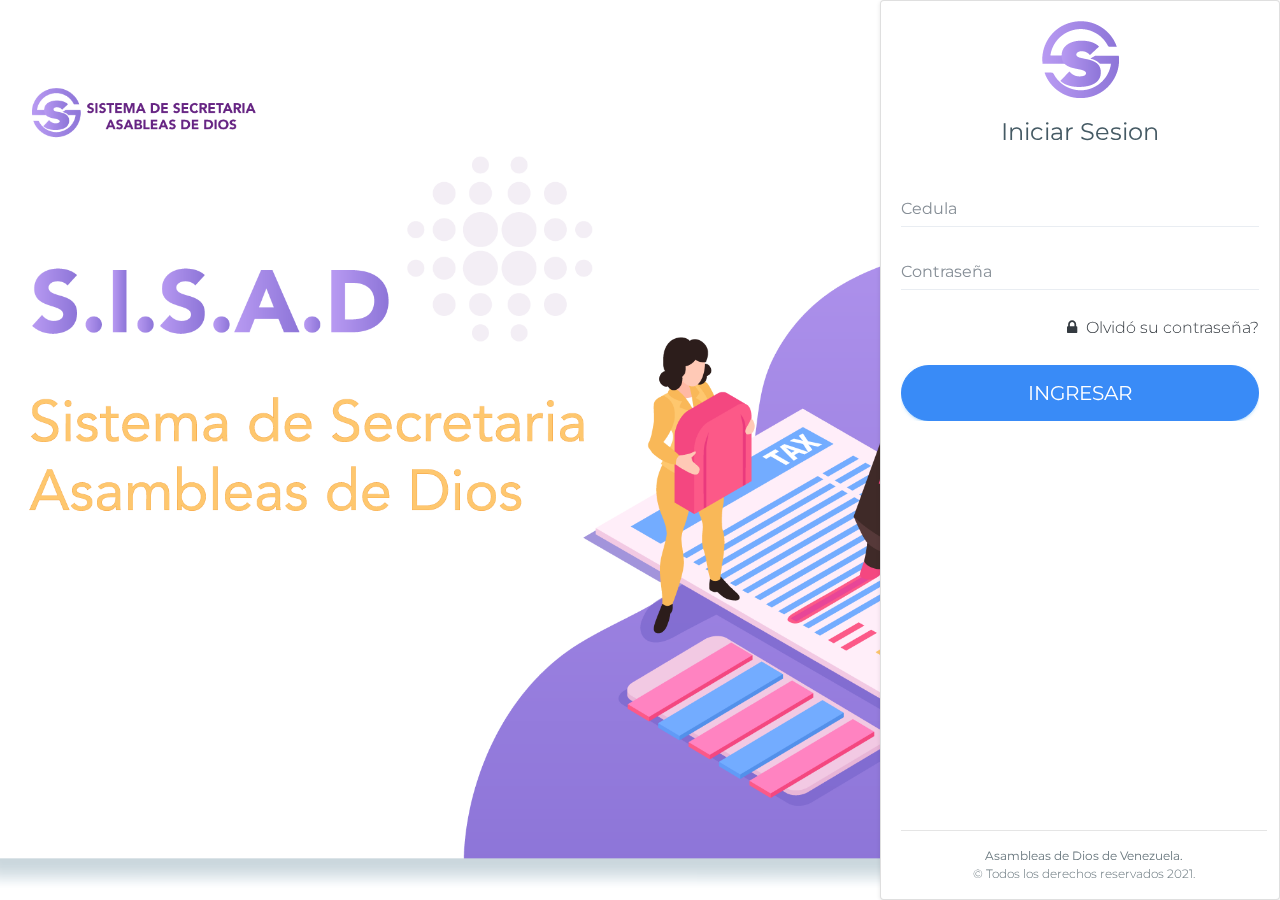
==== commit 30d5aba9: "mejorando busqueda de terceros" ====
--- a/index.html
+++ b/index.html
@@ -11,13 +11,13 @@
     <!-- Favicon icon -->
     <link rel="icon" type="image/png" sizes="16x16" href="assets/images/favicon.png">
     <title>S.I.S.A.D</title>
-    <!-- Bootstrap Core CSS -->
+    <!-- Bootstrap Core CSS  v4.0.0-beta-->
     <link href="assets/css/bootstrap.min.css" rel="stylesheet">
     <!-- page css -->
     <link href="assets/css/login-register-lock.css" rel="stylesheet">
     <!-- Custom CSS -->
     <link href="assets/css/style.css" rel="stylesheet">
-    
+
     <!-- You can change the theme colors from here -->
     <link href="assets/css/default-dark.css" id="theme" rel="stylesheet">
     <link href="assets/toastr.min.css" id="theme" rel="stylesheet">
@@ -27,77 +27,86 @@
     <script src="https://oss.maxcdn.com/libs/html5shiv/3.7.0/html5shiv.js"></script>
     <script src="https://oss.maxcdn.com/libs/respond.js/1.4.2/respond.min.js"></script>
 <![endif]-->
-<script src="assets/js/jquery.min.js"></script>
-<script src="assets/toastr.min.js"></script>
-<script>
-    $(document).ready(function(){
-        toastr.options = {
-        "closeButton": true,
-        "debug": false,
-        "newestOnTop": false,
-        "progressBar": true,
-        "positionClass": "toast-bottom-center",
-        "preventDuplicates": false,
-        "onclick": null,
-        "showDuration": "300",
-        "hideDuration": "1000",
-        "timeOut": "5000",
-        "extendedTimeOut": "1000",
-        "showEasing": "swing",
-        "hideEasing": "linear",
-        "showMethod": "fadeIn",
-        "hideMethod": "fadeOut"
+    <script src="assets/js/jquery.min.js"></script>
+    <script src="assets/toastr.min.js"></script>
+
+    <style>
+        @media (max-width: 767px) {
+            #pie-login {
+                display: none;
+            }
         }
-
-        $('#sisad-login').submit(function(e){
-            e.preventDefault();
-            var dataString = $(this).serialize();
-            $.ajax({
-                type: "POST",
-                url: 'inicio/C/login.php',
-                data: dataString,
-                dataType: "json",
-                beforeSend: function () {
-                    $('#sisad-login button[type="submit"]').append(' <i class="fa fa-spin fa-circle-o-notch"></i>');
-                    $('button').attr('disabled',true);
-                    $('input').attr('disabled',true);
-                }
-            }).done(function(data){
-                if(data == 'exito'){
-                    window.location="/sisad/inicio/";
-                }else if(data == 'no_existe_usuario'){
-                    Command: toastr["error"]("Usuario no se encuentra registrado en el sistema.");
-                }else if(data == 'no_secretario'){
-                    Command: toastr["error"]("Usuario no tiene persmisos de secretario.");
-                }else if(data == 'no_asignado_a_nada'){
-                    Command: toastr["error"]("Usuario no está asignado a ninguna zona o distrito.");
-                }else if(data == 'no_se_encontro_liciencia'){
-                    Command: toastr["error"]("Su distrito no posee licencia activa.");
-                }else if(data == 'vencido'){
-                    Command: toastr["error"]("Su distrito posee una licencia vencida.");
-                }
-
-                if(data != 'exito'){
+    </style>
+
+    <script>
+        $(document).ready(function () {
+            toastr.options = {
+                "closeButton": true,
+                "debug": false,
+                "newestOnTop": false,
+                "progressBar": true,
+                "positionClass": "toast-bottom-center",
+                "preventDuplicates": false,
+                "onclick": null,
+                "showDuration": "300",
+                "hideDuration": "1000",
+                "timeOut": "5000",
+                "extendedTimeOut": "1000",
+                "showEasing": "swing",
+                "hideEasing": "linear",
+                "showMethod": "fadeIn",
+                "hideMethod": "fadeOut"
+            }
+
+            $('#sisad-login').submit(function (e) {
+                e.preventDefault();
+                var dataString = $(this).serialize();
+                $.ajax({
+                    type: "POST",
+                    url: 'inicio/C/login.php',
+                    data: dataString,
+                    dataType: "json",
+                    beforeSend: function () {
+                        $('#sisad-login button[type="submit"]').append(' <i class="fa fa-spin fa-circle-o-notch"></i>');
+                        $('button').attr('disabled', true);
+                        $('input').attr('disabled', true);
+                    }
+                }).done(function (data) {
+                    if (data == 'exito') {
+                        window.location = "/sisad/inicio/";
+                    } else if (data == 'no_existe_usuario') {
+                        Command: toastr["error"]("Usuario no se encuentra registrado en el sistema.");
+                    } else if (data == 'no_secretario') {
+                        Command: toastr["error"]("Usuario no tiene persmisos de secretario.");
+                    } else if (data == 'no_asignado_a_nada') {
+                        Command: toastr["error"]("Usuario no está asignado a ninguna zona o distrito.");
+                    } else if (data == 'no_se_encontro_liciencia') {
+                        Command: toastr["error"]("Su distrito no posee licencia activa.");
+                    } else if (data == 'vencido') {
+                        Command: toastr["error"]("Su distrito posee una licencia vencida.");
+                    }
+
+                    if (data != 'exito') {
+                        $("#sisad-login")[0].reset();
+                        $('#sisad-login button[type="submit"]').html('Ingresar');
+                        $('button').removeAttr('disabled');
+                        $('input').removeAttr('disabled');
+                    }
+                }).fail(function (jqXHR, textStatus, errorThrown) {
+                    if (console && console.log) {
+                        console.log("La solicitud a fallado: " + textStatus);
+                    }
+                    Command: toastr["warning"]("Compruebe su conexión y vuelva a intentarlo luego.");
                     $("#sisad-login")[0].reset();
                     $('#sisad-login button[type="submit"]').html('Ingresar');
                     $('button').removeAttr('disabled');
                     $('input').removeAttr('disabled');
-                }
-            }).fail(function( jqXHR, textStatus, errorThrown ) {
-                if ( console && console.log ) {
-                    console.log( "La solicitud a fallado: " +  textStatus);
-                }
-                Command: toastr["warning"]("Compruebe su conexión y vuelva a intentarlo luego.");
-                $("#sisad-login")[0].reset();
-                $('#sisad-login button[type="submit"]').html('Ingresar');
-                $('button').removeAttr('disabled');
-                $('input').removeAttr('disabled');
-            }).always( function() {
-
+                }).always(function () {
+
+                });
             });
         });
-    });
-</script>
+    </script>
 </head>
 
 <body>
@@ -113,9 +122,13 @@
     <!-- ============================================================== -->
     <!-- Main wrapper - style you can find in pages.scss -->
     <!-- ============================================================== -->
-    <section id="wrapper" class="login-register login-sidebar" style="background-image:url(assets/img/login-register.jpg);">
+    <section id="wrapper" class="login-register login-sidebar"
+        style="background-image:url(assets/img/login-register.jpg);background-position-x: -100px;">
         <div class="login-box card">
             <div class="card-body">
+                <div class="mb-3" style="display: flex;justify-content: center;">
+                    <img src="assets/images/favicon.png" alt="">
+                </div>
                 <h2 class="text-center">Iniciar Sesion</h2>
                 <form class="form-horizontal form-material" id="sisad-login">
                     <div class="form-group m-t-40">
@@ -125,43 +138,57 @@
                     </div>
                     <div class="form-group">
                         <div class="col-xs-12">
-                            <input class="form-control" type="password" name="clave" required="true" placeholder="Contraseña">
+                            <input class="form-control" type="password" name="clave" required="true"
+                                placeholder="Contraseña">
                         </div>
                     </div>
                     <div class="form-group row">
                         <div class="col-md-12">
                             <div class="checkbox checkbox-primary pull-left p-t-0">
-                                
+
                             </div>
-                            <a href="javascript:void(0)" id="to-recover" class="text-dark pull-right"><i class="fa fa-lock m-r-5"></i> Olvidó su contraseña?</a> </div>
+                            <a href="javascript:void(0)" id="to-recover" class="text-dark pull-right"><i
+                                    class="fa fa-lock m-r-5"></i> Olvidó su contraseña?</a>
+                        </div>
                     </div>
                     <div class="form-group text-center m-t-20">
                         <div class="col-xs-12">
-                            <button class="btn btn-info btn-lg btn-block text-uppercase btn-rounded" type="submit">Ingresar</button>
+                            <button class="btn btn-info btn-lg btn-block text-uppercase btn-rounded"
+                                type="submit">Ingresar</button>
                         </div>
                     </div>
                 </form>
 
-                
+
 
                 <form class="form-horizontal" id="recoverform" action="index.html">
                     <div class="form-group ">
                         <div class="col-xs-12">
-                            <h3>Recover Password</h3>
-                            <p class="text-muted">Enter your Email and instructions will be sent to you! </p>
+                            <h3>Recuperar Contraseña</h3>
+                            <p class="text-muted">Ingrese su correo electronico asosiado a su usario para empezar con la
+                                recuperación.</p>
                         </div>
                     </div>
                     <div class="form-group ">
                         <div class="col-xs-12">
-                            <input class="form-control" type="text" required="" placeholder="Email">
+                            <input class="form-control" type="text" required="" placeholder="Correo electrónico">
                         </div>
                     </div>
                     <div class="form-group text-center m-t-20">
                         <div class="col-xs-12">
-                            <button class="btn btn-primary btn-lg btn-block text-uppercase waves-effect waves-light" type="submit">Reset</button>
+                            <button class="btn btn-primary btn-lg btn-block text-uppercase waves-effect waves-light"
+                                type="submit">Reset</button>
                         </div>
                     </div>
                 </form>
+
+
+                <div id="pie-login" style="position: absolute;bottom: 0;width: 92%;">
+                    <hr>
+                    <p class="text-center" style="font-size: 12px;"><b>Asambleas de Dios de Venezuela.</b><br> &copy;
+                        Todos los derechos reservados 2021.</p>
+                </div>
+
             </div>
         </div>
     </section>
@@ -171,27 +198,27 @@
     <!-- ============================================================== -->
     <!-- All Jquery -->
     <!-- ============================================================== -->
-    
+
     <!-- Bootstrap tether Core JavaScript -->
     <script src="assets/js/popper.min.js"></script>
     <script src="assets/js/bootstrap.min.js"></script>
     <!--Custom JavaScript -->
     <script type="text/javascript">
-        $(function() {
+        $(function () {
             $(".preloader").fadeOut();
         });
-        $(function() {
+        $(function () {
             $('[data-toggle="tooltip"]').tooltip()
         });
         // ============================================================== 
         // Login and Recover Password 
         // ============================================================== 
-        $('#to-recover').on("click", function() {
+        $('#to-recover').on("click", function () {
             $("#loginform").slideUp();
             $("#recoverform").fadeIn();
         });
     </script>
-    
+
 </body>
 
 </html>